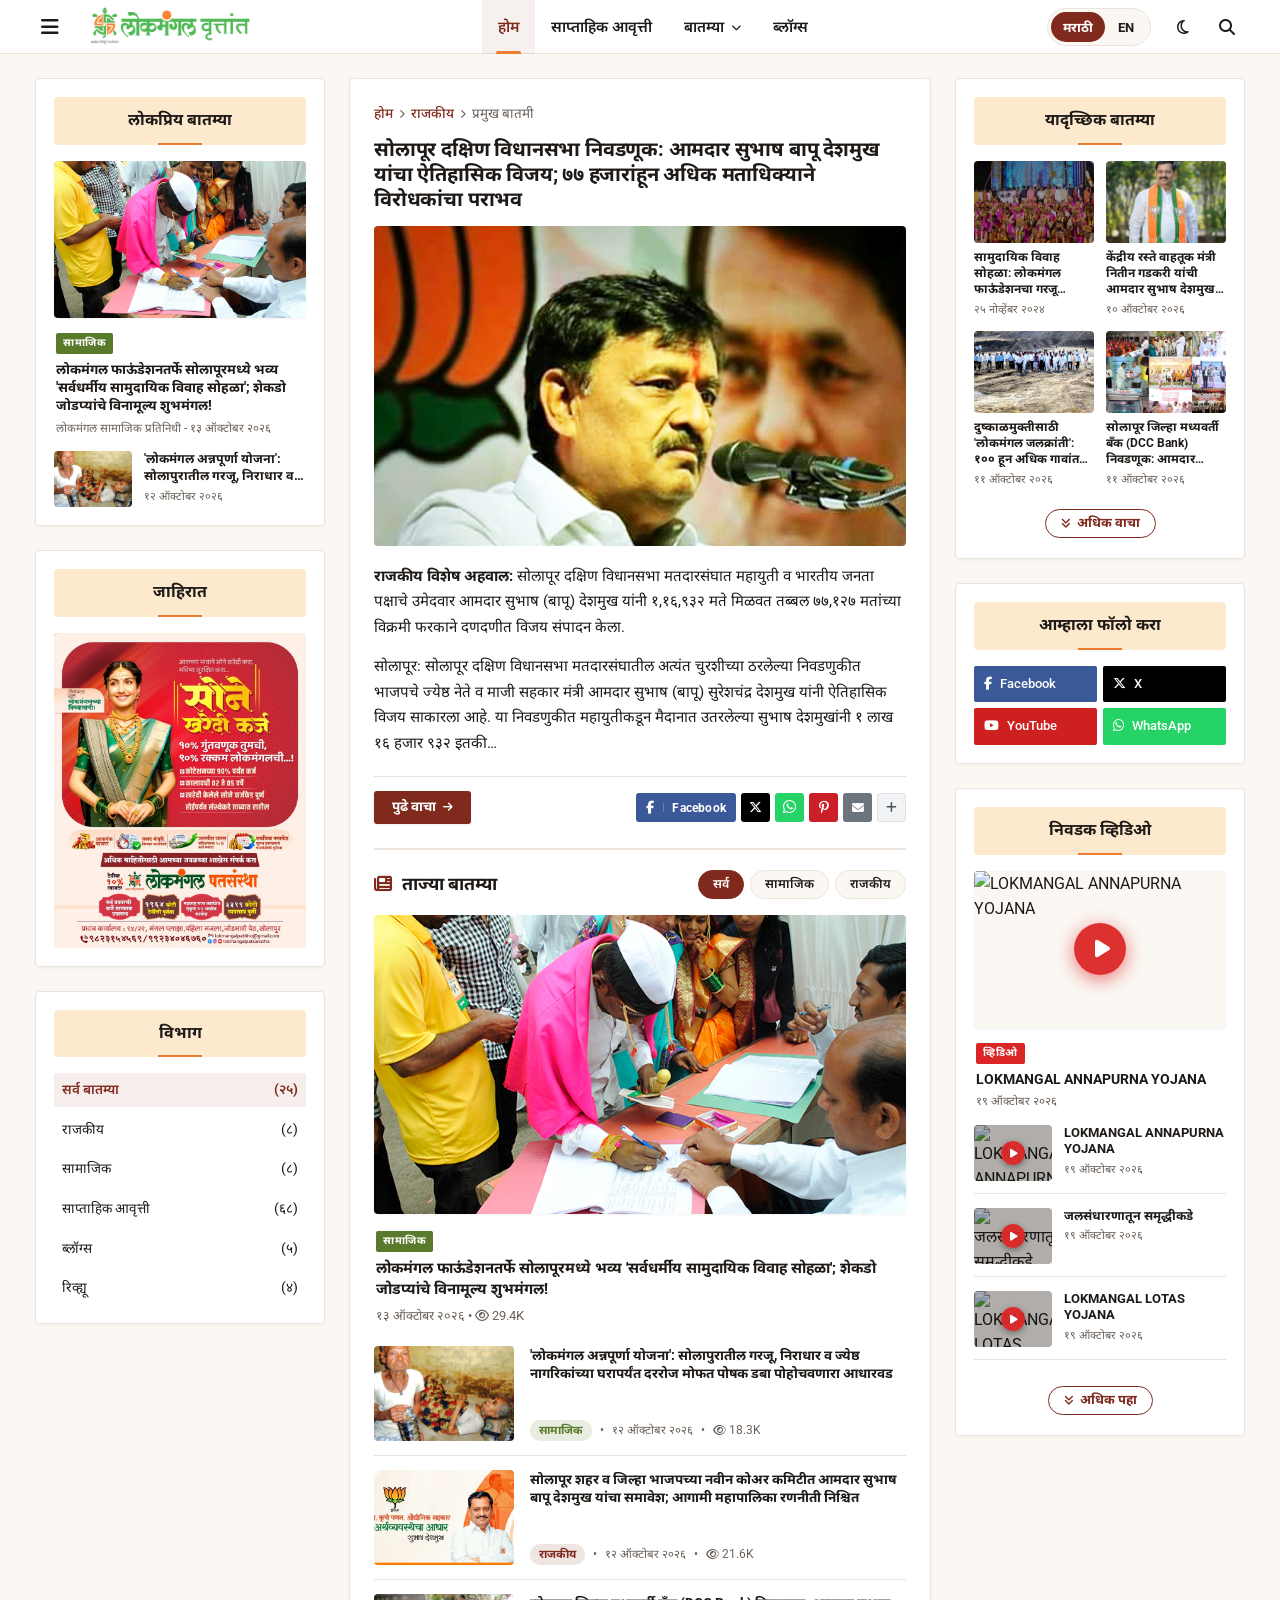
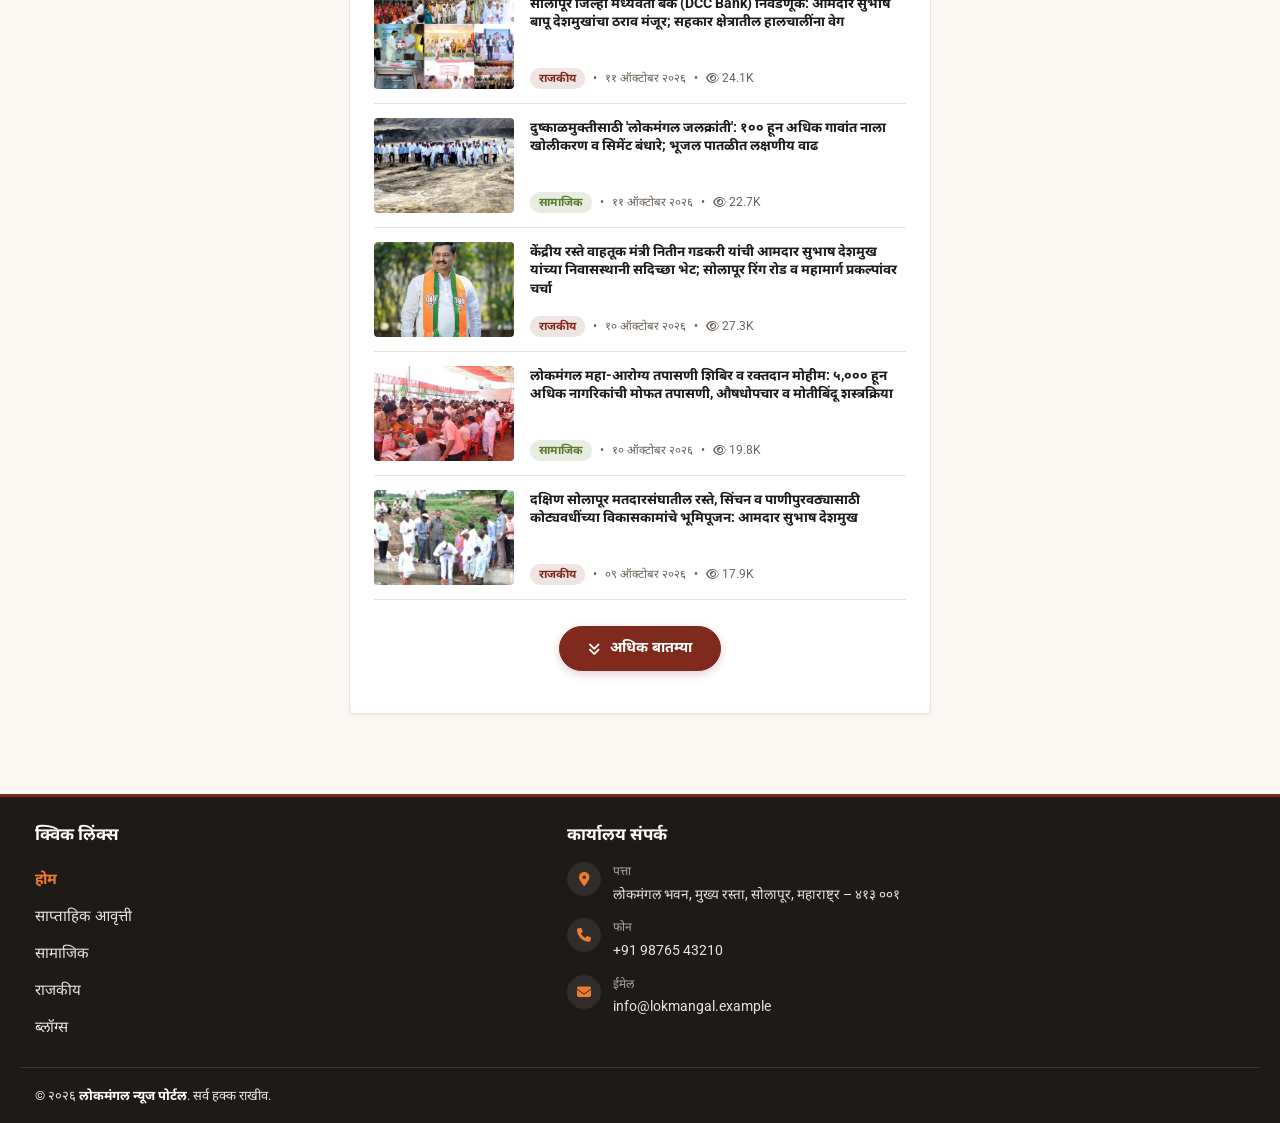
==== frontend/index.html @ 278ef1fc "Local work before pulling lokmangal/main (NOT pushed): blogs, footer details in Admin, Popular / Ran" ====
<!DOCTYPE html>
<html lang="mr" dir="ltr">

<head>
  <meta charset="UTF-8" />
  <!-- viewport-fit=cover lets the page use the full screen on notched phones (safe-area insets are handled in css/responsive.css) -->
  <meta name="viewport" content="width=device-width, initial-scale=1.0, minimum-scale=1.0, viewport-fit=cover" />
  <title>लोकमंगल न्यूज पोर्टल</title>

  <meta name="description"
    content="लोकमंगल न्यूज पोर्टल - राजकीय, सामाजिक घडामोडी, साप्ताहिक आवृत्ती आणि ब्लॉग्ससाठी विश्वासार्ह डिजिटल व्यासपीठ." />
  <!-- Browser bar colour on phones: matches the header (white / dark). app.js switches it with the theme. -->
  <meta name="theme-color" content="#ffffff" id="meta-theme-color" />
  <script>
    /* Apply the saved dark theme before first paint (no white flash at night) */
    try {
      if (localStorage.getItem("lokmangal-theme") === "dark") {
        document.documentElement.classList.add("is-dark");
        document.getElementById("meta-theme-color").setAttribute("content", "#202020");
      }
    } catch (e) { /* private mode: ignore */ }
  </script>

  <!-- Icons: small copies — the 700 KB original logo was being downloaded for a 32px icon -->
  <link rel="icon" type="image/jpeg" href="assets/logo-192.jpg" />
  <link rel="apple-touch-icon" href="assets/logo-192.jpg" />

  <!-- Warm up the connections the page needs right away (fonts, icons, photos) -->
  <link rel="preconnect" href="https://fonts.googleapis.com" />
  <link rel="preconnect" href="https://fonts.gstatic.com" crossorigin />
  <link rel="preconnect" href="https://cdnjs.cloudflare.com" crossorigin />
  <link rel="preconnect" href="https://images.unsplash.com" />

  <!-- Fonts: Roboto + Noto Sans Devanagari (moved here from a CSS @import so they load in parallel) -->
  <link rel="stylesheet"
    href="https://fonts.googleapis.com/css2?family=Roboto:wght@400;500;700&family=Noto+Sans+Devanagari:wght@400;500;600;700;800&display=swap" />

  <!-- Font Awesome 6 -->
  <link rel="stylesheet" href="https://cdnjs.cloudflare.com/ajax/libs/font-awesome/6.5.1/css/all.min.css"
    integrity="sha512-DTOQO9RWCH3ppGqcWaEA1BIZOC6xxalwEsw9c2QQeAIftl+Vegovlnee1c9QX4TctnWMn13TZye+giMm8e2LwA=="
    crossorigin="anonymous" referrerpolicy="no-referrer" />

  <!-- Main Stylesheet + phone/tablet layer -->
  <link rel="stylesheet" href="css/style.css" />
  <link rel="stylesheet" href="css/responsive.css" />
</head>

<body>

  <!-- ==========================================================================
       1. STREAMLINED UNIFIED HEADER (Sticky Auto-Hide/Show Wrapper)
       ☰  लोकमंगल.    Home  Weekly Edition  News ˅  Blogs       🌙  🔍
       ========================================================================== -->
  <div class="site-header-wrapper" id="site-header-wrapper">
    <header class="main-header">
      <div class="container header-container">

        <!-- Left: Hamburger + Brand Logo -->
        <div class="header-left">
          <button class="mobile-menu-toggle" id="mobile-menu-toggle" aria-label="मेनू उघडा" aria-controls="mobile-drawer"
            aria-expanded="false">
            <i class="fa-solid fa-bars"></i>
          </button>

          <a href="javascript:void(0)" class="brand-logo" onclick="setCategoryFilter('all')" title="लोकमंगल वृत्तांत">
            <img src="assets/logo.png" alt="लोकमंगल वृत्तांत" class="brand-logo-img" />
          </a>
        </div>

        <!-- Center: Navigation Menu -->
        <nav class="header-nav">
          <!-- 1. Home -->
          <div class="nav-item active" data-nav="home">
            <a href="javascript:void(0)" class="nav-link" onclick="setCategoryFilter('all')">होम</a>
          </div>

          <!-- 2. Weekly Edition -->
          <div class="nav-item" data-nav="weekly">
            <a href="javascript:void(0)" class="nav-link" onclick="setCategoryFilter('weekly')">
              साप्ताहिक आवृत्ती
            </a>
          </div>

          <!-- 3. News (Dropdown containing Samajik and Rajkiy) -->
          <div class="nav-item has-dropdown" data-nav="news">
            <a href="javascript:void(0)" class="nav-link">
              बातम्या <i class="fa-solid fa-chevron-down dropdown-caret"></i>
            </a>
            <div class="dropdown-menu">
              <a href="javascript:void(0)" class="dropdown-link" onclick="setCategoryFilter('samajik')">
                <i class="fa-solid fa-users" style="color:var(--accent-green)"></i> सामाजिक
                <span class="dropdown-badge">अपडेट्स</span>
              </a>
              <a href="javascript:void(0)" class="dropdown-link" onclick="setCategoryFilter('rajkiy')">
                <i class="fa-solid fa-landmark" style="color:var(--main-color)"></i> राजकीय
                <span class="dropdown-badge">विशेष</span>
              </a>
            </div>
          </div>

          <!-- 4. Blogs -->
          <div class="nav-item" data-nav="blogs">
            <a href="javascript:void(0)" class="nav-link" onclick="setCategoryFilter('blogs')">ब्लॉग्स</a>
          </div>
        </nav>

        <!-- Right: Theme Switch + Search -->
        <div class="header-right">
          <div class="lang-switch" role="group" aria-label="भाषा">
            <button type="button" class="lang-opt active" data-lang="mr" lang="mr" aria-pressed="true" onclick="setLanguage('mr')">मराठी</button>
            <button type="button" class="lang-opt" data-lang="en" lang="en" aria-pressed="false" onclick="setLanguage('en')">EN</button>
          </div>
          <button class="icon-btn" id="theme-toggle-btn" title="डार्क/लाईट मोड बदला" aria-label="थीम">
            <i class="fa-regular fa-moon"></i>
          </button>
          <button class="icon-btn" id="search-toggle-btn" title="शोधा" aria-label="शोधा">
            <i class="fa-solid fa-magnifying-glass"></i>
          </button>
        </div>

      </div>

      <!-- Search Overlay Form -->
      <div class="search-overlay-bar" id="search-overlay-bar">
        <div class="container">
          <form class="search-form-flex" id="search-form">
            <input type="text" id="search-input" enterkeyhint="search" autocomplete="off"
              placeholder="लोकमंगल पोर्टलवर बातम्या शोधा (उदा. राजकीय, सामाजिक, निवडणूक)..." />
            <button type="submit"><i class="fa-solid fa-magnifying-glass"></i> शोधा</button>
          </form>
        </div>
      </div>
    </header>

    <!-- Category chips: the phone / tablet replacement for the desktop nav (hidden above 980px).
         Swipe sideways; the active chip is kept in view by app.js -->
    <nav class="mobile-chips" aria-label="विभाग">
      <div class="mobile-chips-track" id="mobile-chips-track">
        <button type="button" class="chip active" data-cat="all" aria-current="true"
          onclick="setCategoryFilter('all')">होम</button>
        <button type="button" class="chip" data-cat="weekly" onclick="setCategoryFilter('weekly')">साप्ताहिक
          आवृत्ती</button>
        <button type="button" class="chip" data-cat="samajik" onclick="setCategoryFilter('samajik')">सामाजिक</button>
        <button type="button" class="chip" data-cat="rajkiy" onclick="setCategoryFilter('rajkiy')">राजकीय</button>
        <button type="button" class="chip" data-cat="blogs" onclick="setCategoryFilter('blogs')">ब्लॉग्स</button>
      </div>
    </nav>
  </div>

  <!-- ==========================================================================
       2. THREE-COLUMN XAPIFY LAYOUT (Exact Alignment from Screenshot)
       Left Sidebar (Popular Posts) | Center (Main Post/Feed) | Right Sidebar (Random Posts)
       ========================================================================== -->
  <div id="content-wrapper">
    <div class="container">
      <div class="content-3col-grid">

        <!-- ====================================================================
             COLUMN 1: LEFT SIDEBAR (Popular Posts + Labels)
             ==================================================================== -->
        <aside id="sidebar-wrappers">

          <!-- Widget: Popular Posts -->
          <div class="widget-box" id="widget-popular">
            <div class="widget-title-wrap">
              <h3 class="widget-title-text">लोकप्रिय बातम्या</h3>
            </div>

            <div class="popular-posts-wrap" id="popular-posts-container">
              <!-- Populated by JS: Item 0 large card + Item 1, Item 2 list cards -->
            </div>
          </div>

          <!-- Widget: Responsive Ads - the ads of the Admin Panel (Advertisements), a photo or a video each, one after the other
               (js/ads-data.js / GET /api/ads; renderAds + the slider in js/app.js fill #ad-slider) -->
          <div class="widget-box" id="widget-ads">
            <div class="widget-title-wrap">
              <h3 class="widget-title-text">जाहिरात</h3>
            </div>
            <div class="responsive-ads-widget ad-slider" id="ad-slider"></div>
          </div>

          <!-- Widget: Labels / Categories -->
          <div class="widget-box" id="widget-labels">
            <div class="widget-title-wrap">
              <h3 class="widget-title-text">विभाग</h3>
            </div>
            <div class="label-list">
              <div class="label-item active" onclick="setCategoryFilter('all')">
                <span>सर्व बातम्या</span>
                <span class="label-count" data-count="all">(१६)</span>
              </div>
              <div class="label-item" onclick="setCategoryFilter('rajkiy')">
                <span>राजकीय</span>
                <span class="label-count" data-count="rajkiy">(२)</span>
              </div>
              <div class="label-item" onclick="setCategoryFilter('samajik')">
                <span>सामाजिक</span>
                <span class="label-count" data-count="samajik">(२)</span>
              </div>
              <div class="label-item" onclick="setCategoryFilter('weekly')">
                <span>साप्ताहिक आवृत्ती</span>
                <span class="label-count" data-count="weekly">(०)</span>
              </div>
              <div class="label-item" onclick="setCategoryFilter('blogs')">
                <span>ब्लॉग्स</span>
                <span class="label-count" data-count="blogs">(२)</span>
              </div>
              <div class="label-item" onclick="setCategoryFilter('review')">
                <span>रिव्ह्यू</span>
                <span class="label-count" data-count="review">(४)</span>
              </div>
            </div>
          </div>

        </aside>

        <!-- ====================================================================
             COLUMN 2: MIDDLE MAIN CONTENT (Main Featured Story / Feed)
             ==================================================================== -->
        <main id="main-wrapper">
          <div class="main-content-box view-home" id="main-content-container">

            <!-- Breadcrumb Line -->
            <div class="breadcrumb-bar" id="main-breadcrumb">
              <a href="javascript:void(0)" onclick="returnToHomeFeed()">होम</a>
              <i class="fa-solid fa-chevron-right"></i>
              <a href="javascript:void(0)" onclick="setCategoryFilter('rajkiy')">राजकीय</a>
              <i class="fa-solid fa-chevron-right"></i>
              <span id="breadcrumb-current-cat" class="crumb-current">प्रमुख बातमी</span>
            </div>

            <!-- Big Headline -->
            <h1 class="main-post-headline" id="main-headline-text" onclick="openArticlePage(1)" style="cursor:pointer">
              सोलापूर दक्षिण विधानसभा निवडणूक: आमदार सुभाष बापू देशमुख यांचा ऐतिहासिक विजय; ७७ हजारांहून अधिक मताधिक्याने विरोधकांचा पराभव
            </h1>

            <!-- Author Byline Bar -->
            <div class="author-meta-bar">
              <div class="author-info-left">
                <div class="author-circle-avatar">विरा</div>
                <div class="author-byline-text">
                  by <span class="author-name">विशेष राजकीय प्रतिनिधी</span> - <span id="main-article-date">१३ ऑक्टोबर २०२६</span>
                </div>
              </div>
              <div class="author-meta-right">
                <span><i class="fa-regular fa-comment"></i> १३ प्रतिक्रिया</span>
                <span><i class="fa-regular fa-eye"></i> ३४.८K वाचक</span>
              </div>
            </div>

            <!-- Main Big Featured Image -->
            <div class="main-featured-media" id="main-featured-img-wrap" onclick="openArticlePage(1)">
              <img src="assets/images/bapu_portrait_lead.jpg"
                alt="आमदार सुभाष बापू देशमुख विजय" id="main-story-image"
                decoding="async" fetchpriority="high" />
            </div>

            <!-- Article Body Summary -->
            <div class="main-article-body" id="main-story-body">
              <p><strong>राजकीय विशेष अहवाल:</strong> सोलापूर दक्षिण विधानसभा मतदारसंघात महायुती व भारतीय जनता पक्षाचे उमेदवार आमदार सुभाष (बापू) देशमुख यांनी १,१६,९३२ मते मिळवत तब्बल ७७,१२७ मतांच्या विक्रमी फरकाने दणदणीत विजय संपादन केला.</p>
              <p>सुभाष बापू देशमुख यांचा सोलापूर दक्षिण मतदारसंघातील हा सलग तिसरा विजय असून, त्यांच्या नेतृत्वावर जनतेने पुन्हा एकदा दृढ विश्वास व्यक्त केला आहे. निकालाची घोषणा होताच सोलापूर शहरात जल्लोष करण्यात आला.</p>
            </div>

            <!-- Read More & Xapify Social Share Bar -->
            <div class="home-post-footer-bar">
              <div class="footer-readmore-wrap">
                <button class="btn-xapify-readmore" onclick="openArticlePage(1)">
                  पुढे वाचा <i class="fa-solid fa-arrow-right"></i>
                </button>
              </div>
              <div class="footer-share-wrap" id="home-share-container">
                <div class="xapify-share-pills">
                  <!-- Facebook -->
                  <a href="https://www.facebook.com/sharer/sharer.php?u=https://lokmangalnews.com/#post-3"
                    target="_blank" rel="noopener noreferrer" class="x-share-btn share-fb" title="Facebook वर शेअर करा">
                    <i class="fa-brands fa-facebook-f"></i>
                    <span class="x-share-divider">|</span>
                    <span class="x-share-text">Facebook</span>
                  </a>

                  <!-- X (Twitter) -->
                  <a href="https://twitter.com/intent/tweet?text=लोकमंगल%20न्यूज%20पोर्टल" target="_blank"
                    rel="noopener noreferrer" class="x-share-btn share-x" title="X वर शेअर करा">
                    <i class="fa-brands fa-x-twitter"></i>
                  </a>

                  <!-- WhatsApp -->
                  <a href="https://api.whatsapp.com/send?text=लोकमंगल%20न्यूज%20पोर्टल" target="_blank"
                    rel="noopener noreferrer" class="x-share-btn share-wa" title="WhatsApp वर शेअर करा">
                    <i class="fa-brands fa-whatsapp"></i>
                  </a>

                  <!-- Pinterest -->
                  <a href="https://pinterest.com/pin/create/button/" target="_blank" rel="noopener noreferrer"
                    class="x-share-btn share-pin" title="Pinterest वर शेअर करा">
                    <i class="fa-brands fa-pinterest-p"></i>
                  </a>

                  <!-- Extra Expandable Icons (Image 3: Reddit, LinkedIn, Tumblr, Telegram) -->
                  <div class="x-share-more-group" id="x-share-more-group" style="display:none;">
                    <a href="https://reddit.com/submit" target="_blank" rel="noopener noreferrer"
                      class="x-share-btn share-reddit" title="Reddit वर शेअर करा">
                      <i class="fa-brands fa-reddit-alien"></i>
                    </a>
                    <a href="https://www.linkedin.com/sharing/share-offsite/" target="_blank" rel="noopener noreferrer"
                      class="x-share-btn share-linkedin" title="LinkedIn वर शेअर करा">
                      <i class="fa-brands fa-linkedin-in"></i>
                    </a>
                    <a href="https://www.tumblr.com/widgets/share/tool" target="_blank" rel="noopener noreferrer"
                      class="x-share-btn share-tumblr" title="Tumblr वर शेअर करा">
                      <i class="fa-brands fa-tumblr"></i>
                    </a>
                    <a href="https://t.me/share/url" target="_blank" rel="noopener noreferrer"
                      class="x-share-btn share-telegram" title="Telegram वर शेअर करा">
                      <i class="fa-brands fa-telegram"></i>
                    </a>
                  </div>

                  <!-- Email -->
                  <a href="mailto:?subject=लोकमंगल न्यूज पोर्टल" class="x-share-btn share-email"
                    title="Email द्वारे शेअर करा">
                    <i class="fa-solid fa-envelope"></i>
                  </a>

                  <!-- Plus / Minus Toggle Button -->
                  <button type="button" class="x-share-btn share-toggle-more" id="share-toggle-more-btn"
                    onclick="toggleExtraShareIcons()" title="अधिक पर्याय" aria-label="अधिक शेअर बटणे">
                    <i class="fa-solid fa-plus" id="share-toggle-icon"></i>
                  </button>
                </div>
              </div>
            </div>

            <!-- Secondary Feed inside Main Column -->
            <div class="more-posts-header">
              <h2 class="more-posts-title"><i class="fa-solid fa-newspaper"
                  style="color:var(--main-color); margin-right:6px"></i> इतर ताज्या बातम्या
              </h2>
            </div>
            <div id="secondary-posts-feed">
              <!-- Populated by JS -->
            </div>

          </div>
        </main>

        <!-- ====================================================================
             COLUMN 3: RIGHT SIDEBAR (Random Posts 2x2 Grid + Follow Us + Videos)
             ==================================================================== -->
        <aside id="sidebar-wrapper">

          <!-- Widget: Random Posts (Exact 2x2 Grid from Screenshot) -->
          <div class="widget-box" id="widget-random">
            <div class="widget-title-wrap">
              <h3 class="widget-title-text">यादृच्छिक बातम्या</h3>
            </div>
            <div class="random-posts-grid" id="random-posts-grid">
              <!-- Populated by JS: 4 items in 2x2 layout -->
            </div>
          </div>

          <!-- Widget: Social Follow ("Follow Us"). On phones / tablets app.js moves it right under the Labels widget. -->
          <div class="widget-box widget-follow" id="widget-follow">
            <div class="widget-title-wrap">
              <h3 class="widget-title-text">आम्हाला फॉलो करा</h3>
            </div>
            <p class="follow-intro">ताज्या बातम्यांसाठी लोकमंगलशी जोडले राहा</p>
            <div class="social-icons-grid">
              <a href="javascript:void(0)" class="social-icon-box follow-card fb" onclick="showToast('लोकमंगल फेसबुक')">
                <span class="follow-ic"><i class="fa-brands fa-facebook-f"></i></span>
                <span class="follow-txt"><span class="follow-name">Facebook</span><span class="follow-sub">फॉलो
                    करा</span></span>
              </a>
              <a href="javascript:void(0)" class="social-icon-box follow-card tw"
                onclick="showToast('लोकमंगल ट्विटर (X)')">
                <span class="follow-ic"><i class="fa-brands fa-x-twitter"></i></span>
                <span class="follow-txt"><span class="follow-name">X</span><span class="follow-sub">फॉलो
                    करा</span></span>
              </a>
              <a href="javascript:void(0)" class="social-icon-box follow-card yt"
                onclick="showToast('लोकमंगल यूट्यूब')">
                <span class="follow-ic"><i class="fa-brands fa-youtube"></i></span>
                <span class="follow-txt"><span class="follow-name">YouTube</span><span
                    class="follow-sub">सबस्क्राईब</span></span>
              </a>
              <a href="javascript:void(0)" class="social-icon-box follow-card wa"
                onclick="showToast('लोकमंगल व्हॉट्सअ‍ॅप')">
                <span class="follow-ic"><i class="fa-brands fa-whatsapp"></i></span>
                <span class="follow-txt"><span class="follow-name">WhatsApp</span><span class="follow-sub">जॉईन
                    करा</span></span>
              </a>
            </div>
          </div>

          <!-- Widget: Featured Videos (4 Video Posts with Play Overlay) -->
          <div class="widget-box" id="widget-videos">
            <div class="widget-title-wrap">
              <h3 class="widget-title-text">निवडक व्हिडिओ</h3>
            </div>
            <div class="popular-posts-wrap" id="featured-videos-container">
              <!-- Populated by JS: Item 0 large card + Item 1, Item 2, Item 3 list cards -->
            </div>
          </div>

        </aside>

      </div>
    </div>
  </div>

  <!-- ==========================================================================
       3. FOOTER
       ========================================================================== -->
  <footer class="site-footer">
    <!-- Footer columns: Quick Links (the header's sections; the one you are in is orange - see updateNavActiveStates in js/app.js) | Office contact -->
    <div class="container footer-top">
      <nav class="footer-quick" aria-labelledby="footer-quick-title">
        <h3 class="footer-col-title" id="footer-quick-title">क्विक लिंक्स</h3>
        <div class="footer-quick-list">
          <button type="button" class="footer-quick-link active" data-cat="all" aria-current="true" onclick="setCategoryFilter('all')">होम</button>
          <button type="button" class="footer-quick-link" data-cat="weekly" onclick="setCategoryFilter('weekly')">साप्ताहिक आवृत्ती</button>
          <button type="button" class="footer-quick-link" data-cat="samajik" onclick="setCategoryFilter('samajik')">सामाजिक</button>
          <button type="button" class="footer-quick-link" data-cat="rajkiy" onclick="setCategoryFilter('rajkiy')">राजकीय</button>
          <button type="button" class="footer-quick-link" data-cat="blogs" onclick="setCategoryFilter('blogs')">ब्लॉग्स</button>
        </div>
      </nav>

      <!-- Office contact: the details come from the Admin Panel (Footer) - js/settings-data.js / GET /api/settings, drawn by renderFooterContact in js/app.js; the text below is only what shows until they are known -->
      <div class="footer-contact" id="footer-contact">
        <h3 class="footer-col-title">कार्यालय संपर्क</h3>
        <ul class="footer-contact-list">
          <li class="footer-contact-item" id="footer-row-address">
            <i class="fa-solid fa-location-dot" aria-hidden="true"></i>
            <div class="footer-contact-text">
              <span class="footer-contact-label">पत्ता</span>
              <address class="footer-contact-value" id="footer-address" data-no-i18n>लोकमंगल भवन, मुख्य रस्ता, सोलापूर, महाराष्ट्र – ४१३ ००१</address>
            </div>
          </li>
          <li class="footer-contact-item" id="footer-row-phone">
            <i class="fa-solid fa-phone" aria-hidden="true"></i>
            <div class="footer-contact-text">
              <span class="footer-contact-label">फोन</span>
              <a class="footer-contact-value" id="footer-phone" href="tel:+919876543210" data-no-i18n>+91 98765 43210</a>
            </div>
          </li>
          <li class="footer-contact-item" id="footer-row-email">
            <i class="fa-solid fa-envelope" aria-hidden="true"></i>
            <div class="footer-contact-text">
              <span class="footer-contact-label">ईमेल</span>
              <a class="footer-contact-value" id="footer-email" href="mailto:info@lokmangal.example" data-no-i18n>info@lokmangal.example</a>
            </div>
          </li>
        </ul>
      </div>
    </div>
    <div class="container footer-inner-flex">
      <div class="footer-copy">
        © २०२६ <strong>लोकमंगल न्यूज पोर्टल</strong>. सर्व हक्क राखीव.
      </div>
    </div>
  </footer>

  <!-- ==========================================================================
       4. MODALS (Article Reader & Weekly E-Paper)
       ========================================================================== -->
  <!-- Article Reader Modal -->
  <div class="modal-overlay" id="article-reader-modal" role="dialog" aria-modal="true" aria-label="लोकमंगल डिजिटल वाचक">
    <div class="modal-card">
      <div class="modal-header-bar">
        <strong class="modal-title">
          <i class="fa-solid fa-book-open" style="color:var(--main-color); margin-right:6px"></i>
          लोकमंगल डिजिटल वाचक
        </strong>
        <button class="modal-close-icon" onclick="closeModals()" aria-label="बंद करा">
          <i class="fa-solid fa-xmark"></i>
        </button>
      </div>
      <div class="modal-body-pad" id="article-modal-body">
        <!-- Populated by JS -->
      </div>
    </div>
  </div>

  <!-- Weekly e-paper PDF reader (bottom sheet on phones). pdf.js draws the pages - see js/app.js -->
  <div class="modal-overlay" id="weekly-epaper-modal" role="dialog" aria-modal="true" aria-labelledby="reader-title">
    <div class="modal-card modal-card--epaper modal-card--reader">
      <div class="modal-header-bar">
        <strong class="modal-title" id="reader-title">साप्ताहिक ई-पेपर (PDF)</strong>
        <button class="modal-close-icon" onclick="closeModals()" aria-label="बंद करा">
          <i class="fa-solid fa-xmark"></i>
        </button>
      </div>
      <div class="reader-body" id="reader-body">
        <div class="reader-status" id="reader-status" role="status" aria-live="polite" hidden></div>
        <div class="reader-pages" id="reader-pages"></div>
      </div>
      <div class="reader-footer">
        <span class="reader-page-ind" id="reader-page-ind" aria-live="polite"></span>
        <div class="reader-zoom" role="group" aria-label="झूम">
          <button type="button" class="btn-reader icon" id="reader-zoom-out" onclick="readerZoomBy(-1)" aria-label="लहान करा" title="लहान करा (-)" disabled><i class="fa-solid fa-magnifying-glass-minus"></i></button>
          <span class="reader-zoom-val" id="reader-zoom-val" aria-live="polite">१००%</span>
          <button type="button" class="btn-reader icon" id="reader-zoom-in" onclick="readerZoomBy(1)" aria-label="मोठे करा" title="मोठे करा (+)"><i class="fa-solid fa-magnifying-glass-plus"></i></button>
        </div>
        <div class="reader-actions">
          <a class="btn-reader primary" id="reader-download" href="#" download aria-label="PDF डाउनलोड करा"><i class="fa-solid fa-download"></i><span class="lbl"> डाउनलोड</span><span class="sz" id="reader-size"></span></a>
          <a class="btn-reader" id="reader-open" href="#" target="_blank" rel="noopener" aria-label="PDF नवीन टॅबमध्ये उघडा"><i class="fa-solid fa-up-right-from-square"></i><span class="lbl"> नवीन टॅब</span></a>
        </div>
      </div>
    </div>
  </div>

  <!-- Video Player Modal -->
  <div class="modal-overlay" id="video-player-modal" role="dialog" aria-modal="true" aria-label="लोकमंगल व्हिडिओ विशेष">
    <div class="modal-card modal-card--video">
      <div class="modal-header-bar">
        <strong class="modal-title">
          <i class="fa-solid fa-circle-play" style="color:var(--accent-red); margin-right:6px"></i>
          लोकमंगल व्हिडिओ विशेष
        </strong>
        <button class="modal-close-icon" onclick="closeModals()" aria-label="बंद करा">
          <i class="fa-solid fa-xmark"></i>
        </button>
      </div>
      <div class="modal-body-pad" id="video-modal-body">
        <!-- Injected by JS -->
      </div>
    </div>
  </div>

  <!-- Slide-Out Drawer (Exact Xapify Popular Items Matching Image 2) -->
  <div class="drawer-overlay" id="drawer-overlay"></div>
  <aside class="mobile-drawer" id="mobile-drawer" aria-label="मेनू">

    <!-- Top Header: Search bar + Close (✕) action -->
    <div class="slide-menu-header">
      <div class="drawer-search-box">
        <input type="text" id="drawer-search-input" placeholder="शोधा" autocomplete="off" enterkeyhint="search" />
        <button class="drawer-search-btn" id="drawer-search-action-btn" title="शोधा" aria-label="शोधा">
          <i class="fa-solid fa-magnifying-glass"></i>
        </button>
      </div>
      <button class="drawer-close-action" id="drawer-close-btn" title="बंद करा" aria-label="मेनू बंद करा">
        <i class="fa-solid fa-xmark"></i>
      </button>
    </div>

    <!-- Language: मराठी | EN (the same switch as in the header; the header one is a single button on very small phones) -->
    <div class="drawer-lang">
      <div class="lang-switch lang-switch-drawer" role="group" aria-label="भाषा">
            <button type="button" class="lang-opt active" data-lang="mr" lang="mr" aria-pressed="true" onclick="setLanguage('mr')">मराठी</button>
            <button type="button" class="lang-opt" data-lang="en" lang="en" aria-pressed="false" onclick="setLanguage('en')">EN</button>
          </div>
    </div>

    <!-- Main navigation (phones / tablets: the header nav is hidden there). Kept in sync by app.js -->
    <nav class="drawer-nav" aria-label="मुख्य मेनू">
      <div class="drawer-section-title">मेनू</div>

      <button type="button" class="drawer-nav-link active" data-cat="all" onclick="setCategoryFilter('all')">
        <i class="fa-solid fa-house lead"></i><span>होम</span>
      </button>

      <button type="button" class="drawer-nav-link" data-cat="weekly" onclick="setCategoryFilter('weekly')">
        <i class="fa-solid fa-newspaper lead"></i><span>साप्ताहिक आवृत्ती</span>
      </button>

      <div class="drawer-nav-group" id="drawer-news-group">
        <button type="button" class="drawer-nav-link drawer-nav-toggle" id="drawer-news-toggle" aria-expanded="false"
          aria-controls="drawer-news-sub">
          <i class="fa-solid fa-layer-group lead"></i><span>बातम्या</span>
          <i class="fa-solid fa-chevron-down drawer-caret"></i>
        </button>
        <div class="drawer-subnav" id="drawer-news-sub">
          <button type="button" class="drawer-nav-link sub" data-cat="samajik" onclick="setCategoryFilter('samajik')">
            <i class="fa-solid fa-users lead" style="color:var(--accent-green)"></i><span>सामाजिक</span>
          </button>
          <button type="button" class="drawer-nav-link sub" data-cat="rajkiy" onclick="setCategoryFilter('rajkiy')">
            <i class="fa-solid fa-landmark lead" style="color:var(--main-color)"></i><span>राजकीय</span>
          </button>
        </div>
      </div>

      <button type="button" class="drawer-nav-link" data-cat="blogs" onclick="setCategoryFilter('blogs')">
        <i class="fa-solid fa-pen-nib lead"></i><span>ब्लॉग्स</span>
      </button>

      <button type="button" class="drawer-nav-link" data-cat="review" onclick="setCategoryFilter('review')">
        <i class="fa-solid fa-star lead"></i><span>रिव्ह्यू</span>
      </button>

    </nav>

    <!-- Popular Items Section (Matching Image 2) -->
    <div class="drawer-popular-section">
      <div class="drawer-popular-title">लोकप्रिय</div>
      <div class="drawer-popular-list" id="drawer-popular-list">
        <!-- Rendered by JS -->
      </div>
    </div>

  </aside>

  <!-- Back to top -->
  <button type="button" id="back-top" aria-label="वर जा" onclick="window.scrollTo({top:0, behavior:'smooth'})">
    <i class="fa-solid fa-chevron-up"></i>
  </button>

  <script src="js/config.js"></script>
  <script src="js/i18n.js"></script>
  <script src="js/weekly-data.js"></script>
  <script src="js/content-en.js"></script>
  <script src="js/videos-data.js"></script>
  <script src="js/ads-data.js"></script>
  <script src="js/articles-data.js"></script>
  <script src="js/settings-data.js"></script>
  <script src="js/app.js"></script>
</body>

</html>
---- frontend/css/style.css ----
/* ==========================================================================
   LOKMANGAL NEWS PORTAL (लोकमंगल न्यूज पोर्टल)
   1:1 Xapify Templateify Exact 3-Column Layout & Alignment
   ========================================================================== */

/* Fonts (Roboto + Noto Sans Devanagari) are loaded with <link> tags in index.html — faster than @import on mobile networks.
   Phone / tablet layout lives in css/responsive.css (loaded after this file). */

:root {
  --body-font: 'Roboto', 'Noto Sans Devanagari', -apple-system, BlinkMacSystemFont, sans-serif;
  --title-font: 'Roboto', 'Noto Sans Devanagari', sans-serif;
  --menu-font: 'Roboto', 'Noto Sans Devanagari', sans-serif;
  
  /* -------------------------------------------------------------
     Brick & Olive Official Palette (निवड • SHORTLIST • B7)
     वीट • भगवा • ऑलिव्ह | मातीचा रंग • उबदार • ग्रामीण विश्वास
     ------------------------------------------------------------- */
  --brick-maroon: #7F2A1D;       /* Logo, nav bar, links, numbers */
  --brick-maroon-dark: #631F15;
  --orange: #EE7B30;             /* Breaking news, main tag, menu underline */
  --olive-green: #5A7A2B;        /* WhatsApp button, category labels */
  --text-dark: #1E1A17;          /* Headlines, body text, footer */
  --text-muted: #6B625A;         /* Date, author, captions */
  --bg-page: #FBF8F3;            /* Page background */
  --surface: #FFFFFF;            /* Cards, header, sidebar */
  --border-cream: #ECE4DC;       /* Lines, dividers, chips */

  /* Semantic Component Mappings */
  --main-color: #7F2A1D;
  --main-color-dark: #631F15;
  --body-bg-color: #FBF8F3;
  --widget-bg: #FFFFFF;
  --title-color: #1E1A17;
  --title-hover-color: #EE7B30;
  --meta-color: #6B625A;
  --text-color: #1E1A17;
  --header-bg: #FFFFFF;
  --header-color: #1E1A17;
  --header-hover-color: #EE7B30;
  --submenu-bg: #FFFFFF;
  --submenu-color: #1E1A17;
  --submenu-hover-color: #7F2A1D;
  --border-color: #ECE4DC;
  --widget-shadow: 0 1px 3px rgba(30, 26, 23, 0.05);
  --button-bg: #7F2A1D;
  --button-hover-bg: #631F15;
  --accent-red: #7F2A1D;
  --accent-orange: #EE7B30;
  --accent-green: #5A7A2B;
  --border-radius: 4px;
  --transition: all 0.2s ease;
  --input-bg: #FFFFFF;
}

/* Dark Mode (Warm Brick & Olive Dark) */
html.is-dark {
  --body-bg-color: #171412;
  --widget-bg: #221E1B;
  --title-color: #FBF8F3;
  --title-hover-color: #EE7B30;
  --meta-color: #A39B93;
  --text-color: #D6CEC7;
  --header-bg: #1F1916;
  --header-color: #FBF8F3;
  --header-hover-color: #EE7B30;
  --submenu-bg: #282320;
  --submenu-color: #FBF8F3;
  --submenu-hover-color: #EE7B30;
  --border-color: #38322D;
  --widget-shadow: 0 2px 8px rgba(0, 0, 0, 0.35);
  --input-bg: #171412;
  --button-bg: #EE7B30;
  --button-hover-bg: #D4671F;
}

/* Reset */
*, *::before, *::after {
  box-sizing: border-box;
  margin: 0;
  padding: 0;
}

body {
  font-family: var(--body-font);
  background-color: var(--body-bg-color);
  color: var(--text-color);
  line-height: 1.6;
  -webkit-font-smoothing: antialiased;
  overflow-x: hidden;
  transition: background-color var(--transition);
}

a {
  color: inherit;
  text-decoration: none;
  transition: var(--transition);
}

ul, ol {
  list-style: none;
}

img {
  max-width: 100%;
  height: auto;
  display: block;
}

button, input {
  font-family: inherit;
  border: none;
  outline: none;
}

.container {
  max-width: 1240px;
  margin: 0 auto;
  padding: 0 15px;
  width: 100%;
}

/* ==========================================================================
   1. STREAMLINED UNIFIED HEADER (Sticky Auto-Hide/Show Wrapper)
   ========================================================================== */
.site-header-wrapper {
  position: sticky;
  top: 0;
  z-index: 1000;
  background-color: var(--header-bg);
  transition: transform 0.32s cubic-bezier(0.16, 1, 0.3, 1), box-shadow 0.25s ease;
  will-change: transform;
}

.site-header-wrapper.header-hidden {
  transform: translateY(-100%);
  pointer-events: none;
}

.site-header-wrapper.header-visible {
  transform: translateY(0);
  pointer-events: auto;
}

.site-header-wrapper.is-scrolled {
  box-shadow: 0 4px 14px rgba(30, 26, 23, 0.08);
}

html.is-dark .site-header-wrapper.is-scrolled {
  box-shadow: 0 4px 14px rgba(0, 0, 0, 0.45);
}

.main-header {
  position: relative;
  z-index: 2;
  background-color: var(--header-bg);
  border-bottom: 1px solid var(--border-color);
  height: 54px;
  transition: background-color var(--transition), border-color var(--transition);
}

.header-container {
  display: flex;
  align-items: center;
  justify-content: space-between;
  height: 54px;
}

.header-left {
  display: flex;
  align-items: center;
  gap: 14px;
}

/* Hamburger button */
.mobile-menu-toggle {
  display: flex;
  align-items: center;
  justify-content: center;
  font-size: 20px;
  color: var(--header-color);
  cursor: pointer;
  background: none;
  padding: 6px;
  transition: var(--transition);
}

.mobile-menu-toggle:hover {
  color: var(--header-hover-color);
}

/* Brand Logo */
.brand-logo {
  display: flex;
  align-items: center;
  position: relative;
  overflow: hidden;
  padding: 2px 4px;
  text-decoration: none;
  background: transparent;
  border-radius: 4px;
}

.brand-logo .brand-logo-img {
  height: 42px;
  max-height: 46px;
  width: auto;
  max-width: 220px;
  object-fit: contain;
  display: block;
  border: none;
  border-radius: 0;
  transition: transform 0.2s ease;
}

.brand-logo:hover .brand-logo-img {
  transform: scale(1.02);
}

html.is-dark .brand-logo {
  background: #25201C;
  padding: 4px 10px;
  box-shadow: 0 1px 3px rgba(0, 0, 0, 0.4);
}

html.is-dark .brand-logo .brand-logo-img {
  filter: drop-shadow(0 0 1px rgba(255, 255, 255, 0.45));
}

/* Logo shine animation from Xapify */
.brand-logo::after {
  content: "";
  position: absolute;
  top: 0;
  left: -80%;
  width: 30%;
  height: 100%;
  background: linear-gradient(120deg, transparent, rgba(255, 255, 255, 0.6), transparent);
  animation: shineMove 3s infinite;
  pointer-events: none;
}

@keyframes shineMove {
  0% { left: -80%; }
  30% { left: 120%; }
  100% { left: 120%; }
}

/* Header Navigation Links */
.header-nav {
  display: flex;
  align-items: center;
  height: 54px;
}

.nav-item {
  position: relative;
  height: 100%;
  display: flex;
  align-items: center;
}

.nav-link {
  display: flex;
  align-items: center;
  gap: 5px;
  height: 100%;
  padding: 0 16px;
  font-family: var(--menu-font);
  font-size: 15px;
  font-weight: 600;
  color: var(--header-color);
  transition: color var(--transition), background-color var(--transition);
  position: relative;
  white-space: nowrap;
}

.nav-item:hover > .nav-link {
  color: var(--orange, #EE7B30);
  background-color: rgba(127, 42, 29, 0.04);
}

.nav-item.active > .nav-link {
  color: var(--brick-maroon, #7F2A1D);
  background-color: rgba(127, 42, 29, 0.07);
}

.nav-item.active > .nav-link::after {
  content: "";
  position: absolute;
  bottom: 0;
  left: 14px;
  right: 14px;
  height: 3px;
  background-color: var(--orange, #EE7B30);
  border-radius: 2px 2px 0 0;
}

.nav-item:hover > .nav-link::after {
  content: "";
  position: absolute;
  bottom: 0;
  left: 14px;
  right: 14px;
  height: 2px;
  background-color: rgba(238, 123, 48, 0.7);
  border-radius: 2px 2px 0 0;
}

.nav-link .dropdown-caret {
  font-size: 10px;
  transition: transform 0.2s ease;
  margin-left: 2px;
}

/* Dropdown Menu (For News -> Samajik, Rajkiy) */
.dropdown-menu {
  position: absolute;
  top: 54px;
  left: 0;
  min-width: 200px;
  background-color: var(--submenu-bg);
  box-shadow: 0 4px 16px rgba(0, 0, 0, 0.15);
  padding: 6px 0;
  border: 1px solid var(--border-color);
  border-top: none;
  border-radius: 0 0 3px 3px;
  opacity: 0;
  visibility: hidden;
  transform: translateY(6px);
  transition: all 0.2s ease;
  z-index: 1005;
}

.nav-item.open-dropdown .dropdown-menu {
  opacity: 1;
  visibility: visible;
  transform: translateY(0);
}

.nav-item.open-dropdown .dropdown-caret {
  transform: rotate(180deg);
}

/* Hover-open only for real mouse pointers; touch screens (iPad etc.) use the tap toggle,
   otherwise the menu gets "stuck" open after a tap. */
@media (hover: hover) {
  .nav-item:hover .dropdown-menu {
    opacity: 1;
    visibility: visible;
    transform: translateY(0);
  }

  .nav-item:hover .dropdown-caret {
    transform: rotate(180deg);
  }
}

.dropdown-link {
  display: flex;
  align-items: center;
  gap: 8px;
  padding: 9px 16px;
  font-size: 14px;
  color: var(--submenu-color);
  font-weight: 400;
  transition: var(--transition);
}

.dropdown-link:hover {
  color: var(--brick-maroon, #7F2A1D);
  background-color: rgba(127, 42, 29, 0.06);
}

.dropdown-badge {
  font-size: 10px;
  padding: 1px 6px;
  border-radius: 2px;
  margin-left: auto;
  font-weight: 600;
  background: rgba(238, 123, 48, 0.15);
  color: var(--orange, #EE7B30);
}

/* Header Right Actions */
.header-right {
  display: flex;
  align-items: center;
  gap: 8px;
}

.icon-btn {
  width: 36px;
  height: 36px;
  display: flex;
  align-items: center;
  justify-content: center;
  font-size: 16px;
  color: var(--header-color);
  background: none;
  cursor: pointer;
  border-radius: 3px;
  transition: color var(--transition);
}

.icon-btn:hover {
  color: var(--header-hover-color);
}

.admin-top-badge-btn {
  display: inline-flex;
  align-items: center;
  gap: 6px;
  background: linear-gradient(135deg, var(--orange, #EE7B30), #D4671F);
  color: #ffffff !important;
  font-size: 13px;
  font-weight: 700;
  padding: 6px 14px;
  border-radius: 20px;
  text-decoration: none;
  box-shadow: 0 2px 6px rgba(238, 123, 48, 0.35);
  transition: all 0.2s ease;
  margin-left: 6px;
}

.admin-top-badge-btn:hover {
  background: linear-gradient(135deg, #D4671F, #B85012);
  transform: translateY(-1px);
  box-shadow: 0 4px 12px rgba(238, 123, 48, 0.5);
  color: #ffffff !important;
}

.admin-top-badge-btn i {
  font-size: 12px;
}

/* Search Input Overlay */
.search-overlay-bar {
  position: absolute;
  top: 100%;
  left: 0;
  right: 0;
  background: var(--header-bg);
  border-bottom: 2px solid var(--main-color);
  box-shadow: 0 4px 12px rgba(0, 0, 0, 0.1);
  padding: 12px 0;
  display: none;
  z-index: 999;
}

.search-overlay-bar.show {
  display: block;
}

.search-form-flex {
  display: flex;
  gap: 10px;
}

.search-form-flex input {
  flex: 1;
  padding: 9px 14px;
  font-size: 14px;
  border: 1px solid var(--border-color);
  border-radius: var(--border-radius);
  background: var(--body-bg-color);
  color: var(--title-color);
}

.search-form-flex button {
  background: var(--main-color);
  color: #fff;
  padding: 9px 18px;
  border-radius: var(--border-radius);
  font-size: 14px;
  cursor: pointer;
}

/* ==========================================================================
   2. THREE-COLUMN XAPIFY LAYOUT (Left Sidebar + Center Main + Right Sidebar)
   ========================================================================== */
#content-wrapper {
  padding: 24px 0 40px;
}

.content-3col-grid {
  display: grid;
  grid-template-columns: 290px minmax(0, 1fr) 290px;
  gap: 24px;
  align-items: start;
}

/* Widget Card Shell */
.widget-box {
  background-color: var(--widget-bg);
  box-shadow: var(--widget-shadow);
  border: 1px solid var(--border-color);
  border-radius: var(--border-radius);
  margin-bottom: 24px;
  padding: 18px;
}

/* Widget Title: a peach band (#FDE9CE) with the title in the middle and a short orange line under it */
.widget-title-wrap {
  position: relative;
  padding: 10px 12px 12px;
  margin-bottom: 16px;
  text-align: center;
  background-color: #FDE9CE;
  border-radius: var(--border-radius);
}

.widget-title-wrap::after {
  content: "";
  position: absolute;
  bottom: 0;
  left: 50%;
  width: 44px;
  height: 2px;
  transform: translateX(-50%);
  background-color: var(--orange, #EE7B30);
}

html.is-dark .widget-title-wrap {
  background-color: rgba(238, 123, 48, 0.16);
}

.widget-title-text {
  font-family: var(--title-font);
  font-size: 16px;
  font-weight: 700;
  color: var(--title-color);
}

/* ==========================================================================
   COLUMN 1: LEFT SIDEBAR (Popular Posts + Labels)
   ========================================================================== */
.popular-posts-wrap {
  display: flex;
  flex-direction: column;
  gap: 14px;
}

/* Large card (item-0 of Popular / Latest Reviews / Videos / the menu, and the first story of the Home news list):
   the photo on top and ALL the text below it - nothing is written on a photo (see largeCardHTML in app.js) */
.popular-card-large {
  position: relative;
  display: block;
  cursor: pointer;
}

.popular-card-media {
  position: relative;
  aspect-ratio: 16 / 10;
  border-radius: var(--border-radius);
  overflow: hidden;
  background-color: var(--body-bg-color);       /* grey placeholder while the photo loads */
  box-shadow: var(--widget-shadow);
}

.popular-card-media img {
  position: absolute;
  inset: 0;
  width: 100%;
  height: 100%;
  object-fit: cover;
  transition: transform 0.4s ease;
}

.popular-card-large:hover .popular-card-media img {
  transform: scale(1.05);
}

.popular-card-caption {
  padding: 10px 2px 0;
}

.drawer-popular-card .popular-card-media {
  aspect-ratio: 16 / 9;
}

.category-tag-badge {
  display: inline-block;
  margin-bottom: 6px;
  background-color: var(--main-color);
  color: #fff;
  font-size: 10.5px;
  font-weight: 700;
  padding: 2px 7px;
  border-radius: 2px;
  text-transform: uppercase;
  letter-spacing: 0.5px;
}

.popular-card-title {
  font-family: var(--title-font);
  font-size: 13.5px;
  font-weight: 700;
  line-height: 1.35;
  color: var(--title-color);
  margin-bottom: 4px;
}

.popular-card-large:hover .popular-card-title {
  color: var(--main-color);
}

.popular-card-byline {
  font-size: 11.5px;
  color: var(--meta-color);
}

/* Sub items list (Item 1 & Item 2) */
.popular-sub-item {
  display: flex;
  gap: 12px;
  cursor: pointer;
  padding-bottom: 12px;
  border-bottom: 1px solid var(--border-color);
}

.popular-sub-item:last-child {
  border-bottom: none;
  padding-bottom: 0;
}

.popular-sub-thumb {
  width: 78px;
  height: 56px;
  border-radius: var(--border-radius);
  overflow: hidden;
  flex-shrink: 0;
}

.popular-sub-thumb img {
  width: 100%;
  height: 100%;
  object-fit: cover;
  transition: transform 0.3s ease;
}

.popular-sub-item:hover .popular-sub-thumb img {
  transform: scale(1.08);
}

.popular-sub-content {
  display: flex;
  flex-direction: column;
  gap: 3px;
}

.popular-sub-title {
  font-family: var(--title-font);
  font-size: 12.5px;
  font-weight: 700;
  color: var(--title-color);
  line-height: 1.35;
  display: -webkit-box;
  -webkit-line-clamp: 2;
  -webkit-box-orient: vertical;
  overflow: hidden;
  transition: color 0.2s ease;
}

.popular-sub-item:hover .popular-sub-title {
  color: var(--title-hover-color);
}

.popular-sub-date {
  font-size: 11px;
  color: var(--meta-color);
  display: flex;
  flex-wrap: wrap;                /* length / views / date of a video wrap line by line instead of squeezing */
  align-items: center;
  gap: 2px 6px;
}

.popular-sub-date > span {
  white-space: nowrap;
}

.review-rating-stars {
  display: inline-flex;
  align-items: center;
  gap: 3px;
  color: #f59e0b;
  font-size: 11px;
  font-weight: 700;
}

/* Responsive Ads Widget (Matching User Image Exactly) */
.responsive-ads-widget {
  position: relative;
  width: 100%;
  overflow: hidden;
  border-radius: var(--border-radius);
}

/* Two ads, one after the other: a fixed 4:5 frame (nothing below it jumps), the ad that is not 4:5
   (the tall bank ad) is shown whole with its own blurred picture behind it. initAdSlider() in app.js
   moves the "active" class every 4 seconds; without JavaScript the first ad simply stays. */
.ad-slider {
  aspect-ratio: 4 / 5;
  background: #f3ece4;
}

.ad-slide {
  position: absolute;
  inset: 0;
  overflow: hidden;
  opacity: 0;
  visibility: hidden;
  transition: opacity 0.7s ease, visibility 0s linear 0.7s;
}

.ad-slide.active {
  opacity: 1;
  visibility: visible;
  transition: opacity 0.7s ease, visibility 0s;
}

.ad-bg {
  position: absolute;
  top: -12%;
  left: -12%;
  width: 124%;
  height: 124%;
  object-fit: cover;
  filter: blur(18px);
}

.ad-img {
  position: relative;
  display: block;
  width: 100%;
  height: 100%;
  object-fit: contain;
}

/* an ad with a click link is an <a>; a video ad is muted and plays by itself (initAdSlider / adSync in app.js) */
a.ad-slide {
  display: block;
  color: inherit;
  text-decoration: none;
  cursor: pointer;
}

a.ad-slide:focus-visible {
  outline: 2px solid var(--main-color);
  outline-offset: -2px;
}

/* every ad was deleted in the Admin Panel: the widget stays, with a quiet empty frame */
.ad-empty {
  position: absolute;
  inset: 0;
  display: flex;
  flex-direction: column;
  align-items: center;
  justify-content: center;
  gap: 8px;
  color: var(--meta-color);
  font-size: 13px;
}

.ad-empty i {
  font-size: 28px;
  opacity: 0.6;
}

@media (prefers-reduced-motion: reduce) {
  .ad-slide,
  .ad-slide.active {
    transition: none;
  }
}

/* Category Label List */
.label-list {
  display: flex;
  flex-direction: column;
  gap: 6px;
}

.label-item {
  display: flex;
  align-items: center;
  justify-content: space-between;
  padding: 6px 8px;
  border-radius: 2px;
  font-size: 13.5px;
  color: var(--text-color);
  cursor: pointer;
  transition: var(--transition);
}

.label-item:hover,
.label-item.active {
  background: rgba(127, 42, 29, 0.08);
  color: var(--main-color);
  font-weight: 600;
}

/* ==========================================================================
   COLUMN 2: MIDDLE MAIN CONTENT (Main Story / Post Feed)
   ========================================================================== */
.main-content-box {
  background-color: var(--widget-bg);
  box-shadow: var(--widget-shadow);
  border: 1px solid var(--border-color);
  border-radius: var(--border-radius);
  padding: 24px;
}

/* Breadcrumb Line (Home > Category) */
.breadcrumb-bar {
  display: flex;
  align-items: center;
  gap: 6px;
  font-size: 13.5px;
  color: var(--meta-color);
  margin-bottom: 12px;
}

.breadcrumb-bar a {
  color: var(--main-color);
  font-weight: 500;
}

.breadcrumb-bar a:hover {
  text-decoration: underline;
}

.breadcrumb-bar i {
  font-size: 9px;
}

/* Main Post Large Headline (Matching screenshot "Economic Growth Is Essential...") */
.main-post-headline {
  font-family: var(--title-font);
  font-size: 20px;
  font-weight: 700;
  color: var(--title-color);
  line-height: 1.25;
  margin-bottom: 14px;
  letter-spacing: -0.2px;
}

/* Author Meta Line */
.author-meta-bar {
  display: flex;
  align-items: center;
  justify-content: space-between;
  padding-bottom: 14px;
  border-bottom: 1px solid var(--border-color);
  margin-bottom: 16px;
  flex-wrap: wrap;
  gap: 10px;
}

.author-info-left {
  display: flex;
  align-items: center;
  gap: 10px;
}

.author-circle-avatar {
  width: 32px;
  height: 32px;
  background-color: #080808;
  color: #ffffff;
  border-radius: 50%;
  display: flex;
  align-items: center;
  justify-content: center;
  font-size: 11px;
  font-weight: 700;
  border: 2px solid var(--main-color);
}

.author-byline-text {
  font-size: 13px;
  color: var(--meta-color);
}

.author-byline-text .author-name {
  color: var(--title-color);
  font-weight: 600;
}

.author-meta-right {
  display: flex;
  align-items: center;
  gap: 12px;
  font-size: 13px;
  color: var(--meta-color);
}

/* Advertisement / Special Edition Banner */
.responsive-ad-banner {
  background: var(--body-bg-color);
  border: 1px dashed #cbd5e1;
  padding: 12px;
  text-align: center;
  font-size: 13px;
  color: #64748b;
  font-style: italic;
  border-radius: var(--border-radius);
  margin-bottom: 18px;
  cursor: pointer;
  transition: var(--transition);
}

.responsive-ad-banner:hover {
  background: rgba(127, 42, 29, 0.04);
  color: var(--main-color);
}

/* Featured Media Image in Main Column */
.main-featured-media {
  position: relative;
  width: 100%;
  height: 320px;
  border-radius: var(--border-radius);
  overflow: hidden;
  margin-bottom: 18px;
  cursor: pointer;
}

.main-featured-media img {
  width: 100%;
  height: 100%;
  object-fit: cover;
  transition: transform 0.4s ease;
}

.main-featured-media:hover img {
  transform: scale(1.03);
}

/* Main Article Excerpt & Text */
.main-article-body {
  font-size: 15px;
  color: var(--text-color);
  line-height: 1.7;
  margin-bottom: 20px;
}

.main-article-body p {
  margin-bottom: 14px;
}

.article-action-buttons {
  display: flex;
  align-items: center;
  gap: 10px;
  margin-bottom: 28px;
  flex-wrap: wrap;
}

.btn-read-full {
  background: var(--button-bg);
  color: #fff;
  font-size: 13.5px;
  font-weight: 600;
  padding: 8px 18px;
  border-radius: var(--border-radius);
  cursor: pointer;
  display: inline-flex;
  align-items: center;
  gap: 6px;
  transition: background var(--transition);
}

.btn-read-full:hover {
  background: var(--button-hover-bg);
}

.btn-listen-audio {
  background: var(--body-bg-color);
  border: 1px solid var(--border-color);
  color: var(--title-color);
  font-size: 13.5px;
  font-weight: 500;
  padding: 8px 16px;
  border-radius: var(--border-radius);
  cursor: pointer;
  display: inline-flex;
  align-items: center;
  gap: 6px;
}

.btn-listen-audio:hover {
  background: rgba(127, 42, 29, 0.08);
  color: var(--main-color);
}

/* ==========================================================================
   Home Post Footer: Read More + Xapify Social Share Bar (Image 2 & 3)
   ========================================================================== */
.home-post-footer-bar {
  display: flex;
  align-items: center;
  justify-content: space-between;
  flex-wrap: wrap;
  gap: 12px;
  margin-top: 14px;
  margin-bottom: 24px;
  padding-top: 14px;
  border-top: 1px solid var(--border-color);
}

.footer-readmore-wrap {
  display: inline-flex;
  align-items: center;
}

.btn-xapify-readmore {
  background: var(--main-color);
  color: #ffffff;
  border: none;
  font-size: 13.5px;
  font-weight: 700;
  padding: 7px 18px;
  border-radius: 3px;
  cursor: pointer;
  display: inline-flex;
  align-items: center;
  gap: 7px;
  transition: background 0.2s ease, transform 0.15s ease, box-shadow 0.2s ease;
  box-shadow: 0 1px 3px rgba(0, 0, 0, 0.08);
  font-family: inherit;
}

.btn-xapify-readmore:hover {
  background: var(--brick-maroon-dark, #631F15);
  transform: translateY(-1px);
  box-shadow: 0 3px 8px rgba(127, 42, 29, 0.25);
}

.btn-xapify-readmore i {
  font-size: 11px;
  transition: transform 0.2s ease;
}

.btn-xapify-readmore:hover i {
  transform: translateX(3px);
}

/* Xapify Social Share Pills */
.footer-share-wrap {
  display: inline-flex;
  align-items: center;
}

.xapify-share-pills {
  display: inline-flex;
  align-items: center;
  flex-wrap: wrap;
  gap: 5px;
}

.x-share-btn {
  display: inline-flex;
  align-items: center;
  justify-content: center;
  height: 29px;
  min-width: 29px;
  padding: 0;
  border-radius: 3px;
  color: #ffffff;
  text-decoration: none;
  font-size: 13px;
  border: none;
  cursor: pointer;
  transition: opacity 0.2s ease, transform 0.15s ease;
  line-height: 1;
}

.x-share-btn:hover {
  opacity: 0.9;
  transform: translateY(-1px);
}

/* Facebook pill with text and divider */
.x-share-btn.share-fb {
  background: #3b5998;
  padding: 0 10px;
  gap: 7px;
  font-size: 12px;
  font-weight: 700;
}

.x-share-btn.share-fb i {
  font-size: 13px;
}

.x-share-divider {
  opacity: 0.45;
  font-weight: 300;
  margin: 0 1px;
  font-size: 11px;
}

.x-share-text {
  font-size: 12px;
  font-weight: 700;
  letter-spacing: 0.2px;
}

/* Square icon buttons */
.x-share-btn.share-x {
  background: #000000;
  width: 29px;
}

.x-share-btn.share-wa {
  background: #25d366;
  width: 29px;
  font-size: 14.5px;
}

.x-share-btn.share-pin {
  background: #cb2027;
  width: 29px;
  font-size: 13px;
}

.x-share-btn.share-reddit {
  background: #ff4500;
  width: 29px;
  font-size: 13.5px;
}

.x-share-btn.share-linkedin {
  background: #0077b5;
  width: 29px;
  font-size: 13px;
}

.x-share-btn.share-tumblr {
  background: #35465c;
  width: 29px;
  font-size: 13px;
}

.x-share-btn.share-telegram {
  background: #0088cc;
  width: 29px;
  font-size: 13px;
}

.x-share-btn.share-email {
  background: #6c757d;
  width: 29px;
  font-size: 12px;
}

.x-share-btn.share-toggle-more {
  background: #f1f3f5;
  color: #495057;
  width: 29px;
  font-size: 12px;
  border: 1px solid #dee2e6;
}

html.is-dark .x-share-btn.share-toggle-more {
  background: #2a2a2a;
  color: #adb5bd;
  border-color: #3d3d3d;
}

.x-share-more-group {
  display: inline-flex;
  align-items: center;
  gap: 5px;
  animation: fadeInShareGroup 0.2s ease-in-out;
}

@keyframes fadeInShareGroup {
  from { opacity: 0; transform: scale(0.95); }
  to { opacity: 1; transform: scale(1); }
}

/* Secondary Articles Feed inside Center Column */
.more-posts-header {
  border-top: 2px solid var(--border-color);
  padding-top: 20px;
  margin-bottom: 16px;
  display: flex;
  align-items: center;
  justify-content: space-between;
}

.more-posts-title {
  font-family: var(--title-font);
  font-size: 18px;
  font-weight: 700;
  color: var(--title-color);
}

.secondary-post-item {
  display: grid;
  grid-template-columns: 140px 1fr;
  gap: 16px;
  padding: 14px 0;
  border-bottom: 1px solid var(--border-color);
  cursor: pointer;
}

.secondary-post-item:last-child {
  border-bottom: none;
}

.secondary-post-thumb {
  height: 95px;
  border-radius: var(--border-radius);
  overflow: hidden;
}

.secondary-post-thumb img {
  width: 100%;
  height: 100%;
  object-fit: cover;
  transition: transform 0.3s ease;
}

.secondary-post-item:hover .secondary-post-thumb img {
  transform: scale(1.06);
}

.secondary-post-details {
  display: flex;
  flex-direction: column;
  justify-content: space-between;
}

.secondary-post-title {
  font-family: var(--title-font);
  font-size: 13.5px;
  font-weight: 700;
  color: var(--title-color);
  line-height: 1.35;
  transition: color 0.2s ease;
}

.secondary-post-item:hover .secondary-post-title {
  color: var(--title-hover-color);
}

.secondary-post-meta {
  font-size: 11.5px;
  color: var(--meta-color);
  display: flex;
  align-items: center;
  gap: 8px;
  margin-top: 6px;
}

/* ==========================================================================
   SINGLE ARTICLE IN-PAGE VIEW (Exact Xapify Layout in Center Column)
   ========================================================================== */
.single-post-headline {
  font-family: var(--title-font);
  font-size: 19px;
  font-weight: 800;
  color: var(--title-color);
  line-height: 1.3;
  margin-bottom: 12px;
}

.single-post-media {
  position: relative;
  width: 100%;
  max-height: 420px;
  border-radius: var(--border-radius);
  overflow: hidden;
  margin-bottom: 20px;
}

.single-post-media img {
  width: 100%;
  height: 100%;
  object-fit: cover;
  display: block;
}

.single-article-content {
  font-size: 15.5px;
  color: var(--text-color);
  line-height: 1.85;
}

.single-article-content p {
  margin-bottom: 16px;
}

.single-article-content blockquote {
  border-left: 4px solid var(--main-color);
  padding: 12px 18px;
  margin: 18px 0;
  background: rgba(0, 123, 255, 0.04);
  font-style: italic;
  font-weight: 500;
  color: var(--title-color);
  border-radius: 0 var(--border-radius) var(--border-radius) 0;
}

/* Long stories (the Blogs): headings, lists and a table inside the article text */
.single-article-content h2 {
  margin: 28px 0 10px;
  font-size: 20px;
  font-weight: 700;
  line-height: 1.4;
  color: var(--title-color);
}

.single-article-content h3 {
  margin: 20px 0 8px;
  font-size: 17px;
  font-weight: 700;
  line-height: 1.45;
  color: var(--title-color);
}

.single-article-content ul,
.single-article-content ol {
  margin: 0 0 16px;
  padding-left: 22px;
}

.single-article-content ul {
  list-style: disc;
}

.single-article-content ol {
  list-style: decimal;
}

.single-article-content li {
  margin-bottom: 6px;
}

.single-article-content .article-table-wrap {
  margin: 0 0 18px;
  overflow-x: auto;
}

.single-article-content table {
  width: 100%;
  border-collapse: collapse;
  font-size: 14.5px;
  line-height: 1.5;
}

.single-article-content th,
.single-article-content td {
  padding: 8px 12px;
  border: 1px solid var(--border-color);
  text-align: left;
}

.single-article-content th {
  background: rgba(127, 42, 29, 0.08);
  color: var(--title-color);
  font-weight: 700;
}

.single-share-bar {
  display: flex;
  align-items: center;
  gap: 8px;
  flex-wrap: wrap;
  padding: 14px 0;
  margin: 22px 0;
  border-top: 1px solid var(--border-color);
  border-bottom: 1px solid var(--border-color);
}

.share-label {
  font-size: 13px;
  font-weight: 700;
  color: var(--title-color);
  margin-right: 4px;
}

.author-bio-box {
  display: flex;
  align-items: center;
  gap: 16px;
  padding: 16px;
  background: var(--body-bg-color);
  border: 1px solid var(--border-color);
  border-radius: var(--border-radius);
  margin: 22px 0;
}

.post-navigation-row {
  display: grid;
  grid-template-columns: 1fr 1fr;
  gap: 14px;
  margin: 22px 0;
  padding: 14px 0;
  border-top: 1px solid var(--border-color);
  border-bottom: 1px solid var(--border-color);
}

.post-nav-item {
  cursor: pointer;
  display: flex;
  flex-direction: column;
  gap: 4px;
  padding: 10px;
  border-radius: 4px;
  background: var(--body-bg-color);
  transition: all 0.2s ease;
}

.post-nav-item:hover {
  background: rgba(0, 123, 255, 0.08);
  transform: translateY(-2px);
}

.post-nav-item.next {
  text-align: right;
}

.nav-dir {
  font-size: 11px;
  color: var(--main-color);
  font-weight: 700;
  text-transform: uppercase;
}

.nav-title {
  font-size: 13px;
  font-weight: 700;
  color: var(--title-color);
  display: -webkit-box;
  -webkit-line-clamp: 2;
  -webkit-box-orient: vertical;
  overflow: hidden;
}

.related-posts-grid {
  display: grid;
  grid-template-columns: repeat(3, 1fr);
  gap: 12px;
  margin-top: 14px;
}

.related-post-card {
  cursor: pointer;
  border: 1px solid var(--border-color);
  border-radius: var(--border-radius);
  overflow: hidden;
  background: var(--widget-bg);
  transition: transform 0.2s ease, box-shadow 0.2s ease;
}

.related-post-card:hover {
  transform: translateY(-3px);
  box-shadow: 0 4px 12px rgba(0,0,0,0.08);
}

.related-post-thumb {
  width: 100%;
  height: 105px;
  overflow: hidden;
}

.related-post-thumb img {
  width: 100%;
  height: 100%;
  object-fit: cover;
  transition: transform 0.3s ease;
}

.related-post-card:hover .related-post-thumb img {
  transform: scale(1.06);
}

.related-post-title {
  font-size: 12.5px;
  font-weight: 700;
  color: var(--title-color);
  padding: 8px 10px;
  line-height: 1.35;
  display: -webkit-box;
  -webkit-line-clamp: 2;
  -webkit-box-orient: vertical;
  overflow: hidden;
}

/* Comments Section Styling */
.comments-section-wrap {
  margin-top: 28px;
  padding-top: 22px;
  border-top: 2px solid var(--border-color);
}

.comments-heading {
  font-size: 18px;
  font-weight: 700;
  color: var(--title-color);
  margin-bottom: 16px;
  display: flex;
  align-items: center;
  gap: 8px;
}

.comments-heading i {
  color: var(--main-color);
}

.comments-list-box {
  display: flex;
  flex-direction: column;
  gap: 12px;
  margin-bottom: 22px;
}

.comment-item-card {
  display: flex;
  gap: 12px;
  padding: 14px;
  background: var(--body-bg-color);
  border: 1px solid var(--border-color);
  border-radius: var(--border-radius);
  transition: border-color 0.2s ease, transform 0.2s ease;
  animation: fadeInComment 0.3s ease-in-out;
}

@keyframes fadeInComment {
  from { opacity: 0; transform: translateY(6px); }
  to { opacity: 1; transform: translateY(0); }
}

.comment-avatar {
  flex-shrink: 0;
  width: 36px;
  height: 36px;
  font-size: 13px;
  border: none;
}

.comment-body-wrap {
  flex: 1;
  display: flex;
  flex-direction: column;
  gap: 4px;
}

.comment-header-row {
  display: flex;
  align-items: center;
  justify-content: space-between;
  flex-wrap: wrap;
  gap: 6px;
}

.comment-user-name {
  font-size: 14px;
  font-weight: 700;
  color: var(--title-color);
}

.comment-time-badge {
  font-size: 11px;
  color: var(--meta-color);
  display: inline-flex;
  align-items: center;
  gap: 4px;
}

.comment-text-content {
  font-size: 13.5px;
  color: var(--text-color);
  line-height: 1.55;
  margin-top: 2px;
}

.comment-actions-bar {
  display: flex;
  gap: 14px;
  margin-top: 6px;
}

.comment-action-btn {
  background: transparent;
  border: none;
  font-size: 11.5px;
  font-weight: 600;
  color: var(--meta-color);
  cursor: pointer;
  padding: 2px 4px;
  display: inline-flex;
  align-items: center;
  gap: 4px;
  transition: color 0.2s ease;
}

.comment-action-btn:hover,
.comment-action-btn.active {
  color: var(--main-color);
}

/* Add Comment Form */
.add-comment-wrapper {
  background: var(--widget-bg);
  border: 1px solid var(--border-color);
  border-radius: var(--border-radius);
  padding: 16px;
  box-shadow: 0 2px 8px rgba(0,0,0,0.03);
}

.add-comment-title {
  font-size: 14px;
  font-weight: 700;
  color: var(--title-color);
  margin-bottom: 12px;
  display: flex;
  align-items: center;
  gap: 6px;
}

.comment-inputs-row {
  margin-bottom: 10px;
}

.comment-name-input {
  width: 100%;
  max-width: 280px;
  padding: 8px 12px;
  border: 1px solid var(--border-color);
  border-radius: var(--border-radius);
  background: var(--input-bg);
  color: var(--text-color);
  font-size: 13px;
  outline: none;
  transition: border-color 0.2s ease;
}

.comment-name-input:focus {
  border-color: var(--main-color);
}

.comment-textarea-input {
  width: 100%;
  padding: 10px 12px;
  border: 1px solid var(--border-color);
  border-radius: var(--border-radius);
  background: var(--input-bg);
  color: var(--text-color);
  font-size: 13.5px;
  font-family: inherit;
  resize: vertical;
  min-height: 75px;
  outline: none;
  transition: border-color 0.2s ease;
}

.comment-textarea-input:focus {
  border-color: var(--main-color);
}

.comment-submit-row {
  display: flex;
  justify-content: flex-end;
  margin-top: 10px;
}

.btn-submit-comment {
  padding: 9px 20px;
  background: var(--main-color);
  color: #fff;
  border: none;
  border-radius: var(--border-radius);
  font-size: 13.5px;
  font-weight: 600;
  cursor: pointer;
  display: inline-flex;
  align-items: center;
  gap: 6px;
  transition: background 0.2s ease, transform 0.1s ease;
}

.btn-submit-comment:hover {
  background: var(--brick-maroon-dark, #631F15);
  transform: translateY(-1px);
}

/* ==========================================================================
   COLUMN 3: RIGHT SIDEBAR (Random Posts 2x2 Grid + Weekly Showcase)
   ========================================================================== */
/* 2x2 Grid exactly matching screenshot */
.random-posts-grid {
  display: grid;
  grid-template-columns: 1fr 1fr;
  gap: 12px;
}

.random-grid-item {
  display: flex;
  flex-direction: column;
  cursor: pointer;
}

.random-grid-thumb {
  width: 100%;
  height: 82px;
  border-radius: var(--border-radius);
  overflow: hidden;
  margin-bottom: 6px;
}

.random-grid-thumb img {
  width: 100%;
  height: 100%;
  object-fit: cover;
  transition: transform 0.3s ease;
}

.random-grid-item:hover .random-grid-thumb img {
  transform: scale(1.08);
}

.random-grid-title {
  font-family: var(--title-font);
  font-size: 12px;
  font-weight: 700;
  color: var(--title-color);
  line-height: 1.35;
  display: -webkit-box;
  -webkit-line-clamp: 3;
  -webkit-box-orient: vertical;
  overflow: hidden;
  margin-bottom: 4px;
  transition: color 0.2s ease;
}

.random-grid-item:hover .random-grid-title {
  color: var(--title-hover-color);
}

.random-grid-date {
  font-size: 11px;
  color: var(--meta-color);
}

/* Weekly publication Showcase in Right Sidebar */
.weekly-showcase-box {
  background: linear-gradient(145deg, rgba(238, 123, 48, 0.08), rgba(127, 42, 29, 0.05));
  border: 1px solid var(--border-color);
  border-radius: var(--border-radius);
  padding: 14px;
  text-align: center;
  display: flex;
  flex-direction: column;
  align-items: center;
  gap: 10px;
}

.weekly-mini-cover {
  width: 140px;
  height: 185px;
  border-radius: 2px;
  box-shadow: 0 4px 10px rgba(0, 0, 0, 0.12);
  border: 2px solid #fff;
  cursor: pointer;
  overflow: hidden;
}

.weekly-mini-cover img {
  width: 100%;
  height: 100%;
  object-fit: cover;
}

.weekly-box-title {
  font-size: 14px;
  font-weight: 700;
  color: var(--title-color);
}

.weekly-box-subtitle {
  font-size: 11.5px;
  color: var(--meta-color);
}

.weekly-btn-row {
  display: flex;
  gap: 6px;
  width: 100%;
}

.weekly-btn-row button {
  flex: 1;
  padding: 7px 10px;
  border-radius: 2px;
  font-size: 12px;
  font-weight: 600;
  cursor: pointer;
}

.weekly-btn-read {
  background: var(--main-color);
  color: #fff;
}

.weekly-btn-down {
  background: rgba(238, 123, 48, 0.12);
  color: var(--orange, #EE7B30);
  border: 1px solid rgba(238, 123, 48, 0.4);
}

/* Social Follow Widget */
.social-icons-grid {
  display: grid;
  grid-template-columns: 1fr 1fr;
  gap: 6px;
}

.social-icon-box {
  display: flex;
  align-items: center;
  gap: 8px;
  padding: 8px 10px;
  border-radius: 2px;
  color: #ffffff;
  font-size: 13px;
  font-weight: 500;
}

.social-icon-box.fb { background-color: #3b5998; }
.social-icon-box.tw { background-color: #000000; }          /* X (Twitter) is black everywhere: Follow us + the share bar under an article */
html.is-dark .social-icon-box.tw { box-shadow: inset 0 0 0 1px rgba(255, 255, 255, 0.22); }   /* a hairline, so black stays visible on the dark page */
.social-icon-box.yt { background-color: #cd201f; }
.social-icon-box.wa { background-color: #25d366; }
.social-icon-box.cp { background-color: #0284c7; }

/* Follow Us widget: the intro line and the small sub-labels are only shown on phones / tablets
   (css/responsive.css). On desktop the cards look exactly like the plain coloured buttons. */
.follow-intro,
.follow-sub {
  display: none;
}

.follow-txt {
  display: contents;
}

/* Share-bar buttons under an article (these used to be inline styles in app.js) */
.share-btn {
  padding: 6px 14px;
  font-size: 12.5px;
  border: none;
  cursor: pointer;
}

.back-home-wrap {
  text-align: center;
  margin-top: 26px;
}

/* Last crumb of the article breadcrumb: single line, ellipsis */
.crumb-title {
  max-width: 280px;
  overflow: hidden;
  text-overflow: ellipsis;
  white-space: nowrap;
}

/* ==========================================================================
   FEATURED VIDEOS WIDGET (Matching Popular Posts with Video Badges & Play UI)
   ========================================================================== */
.video-card-large {
  position: relative;
}

.video-badge {
  background-color: #dc2626 !important;
}

.video-play-center-btn {
  position: absolute;
  top: 50%;
  left: 50%;
  transform: translate(-50%, -50%);
  width: 52px;
  height: 52px;
  background: rgba(220, 38, 38, 0.95);
  color: #ffffff;
  border-radius: 50%;
  display: flex;
  align-items: center;
  justify-content: center;
  font-size: 20px;
  padding-left: 4px;
  box-shadow: 0 4px 18px rgba(220, 38, 38, 0.65), 0 0 0 4px rgba(255, 255, 255, 0.6);
  transition: transform 0.3s ease, background 0.3s ease, box-shadow 0.3s ease;
  z-index: 5;
  pointer-events: none;
}

.video-card-large:hover .video-play-center-btn {
  transform: translate(-50%, -50%) scale(1.15);
  background: #ef4444;
  box-shadow: 0 6px 20px rgba(239, 68, 68, 0.8), 0 0 0 6px rgba(255, 255, 255, 0.6);
}

.video-sub-thumb {
  position: relative;
}

.video-mini-play-overlay {
  position: absolute;
  inset: 0;
  background: rgba(0, 0, 0, 0.3);
  display: flex;
  align-items: center;
  justify-content: center;
  transition: background 0.2s ease;
}

.video-mini-play-overlay i {
  width: 24px;
  height: 24px;
  background: rgba(220, 38, 38, 0.95);
  color: #ffffff;
  border-radius: 50%;
  display: flex;
  align-items: center;
  justify-content: center;
  font-size: 10px;
  padding-left: 2px;
  box-shadow: 0 2px 6px rgba(0, 0, 0, 0.4);
  transition: transform 0.2s ease, background 0.2s ease;
}

.video-sub-item:hover .video-mini-play-overlay i {
  transform: scale(1.2);
  background: #ef4444;
}

/* Video Player Modal Styling */
.video-player-wrapper {
  display: flex;
  flex-direction: column;
}

.video-player-screen {
  position: relative;
  width: 100%;
  height: 320px;
  background: #000000;
  border-radius: var(--border-radius);
  overflow: hidden;
  display: flex;
  align-items: center;
  justify-content: center;
}

.video-poster-img {
  width: 100%;
  height: 100%;
  object-fit: cover;
  opacity: 0.65;
}

.video-playing-overlay {
  position: absolute;
  inset: 0;
  display: flex;
  flex-direction: column;
  align-items: center;
  justify-content: center;
  background: radial-gradient(circle, rgba(0,0,0,0.4) 0%, rgba(0,0,0,0.85) 100%);
}

.video-playing-pulse {
  font-size: 54px;
  color: #ef4444;
  cursor: pointer;
  filter: drop-shadow(0 4px 10px rgba(239, 68, 68, 0.6));
  animation: pulsePlay 2s infinite ease-in-out;
}

@keyframes pulsePlay {
  0%, 100% { transform: scale(1); }
  50% { transform: scale(1.1); }
}

.video-details-pad {
  padding-top: 14px;
}

.video-meta-row {
  display: flex;
  align-items: center;
  gap: 10px;
}

/* Featured Videos with no video yet: the section stays, with a short note; "अधिक पहा" opens the rest */
.video-empty {
  padding: 22px 12px;
  text-align: center;
  color: var(--meta-color);
  font-size: 14px;
}

.video-empty i {
  display: block;
  margin-bottom: 8px;
  font-size: 26px;
  opacity: 0.45;
}

.video-empty p {
  margin: 0;
}

/* "अधिक पहा" under the Featured Videos: a small outline pill (not the big filled weekly button) */
.load-more-wrap.video-more-wrap {
  margin: 8px 0 2px;
  padding: 0;
}

/* the same pill under the Random grid (spans both columns), the Popular list and the Blogs list */
.random-posts-grid .load-more-wrap.video-more-wrap {
  grid-column: 1 / -1;
}

.popular-posts-wrap .load-more-wrap.video-more-wrap {
  margin-top: 12px;
}

.video-more-wrap .btn-load-more {
  gap: 6px;
  padding: 5px 15px;
  background: transparent;
  color: var(--main-color, #7F2A1D);
  border: 1.5px solid var(--main-color, #7F2A1D);
  font-size: 13px;
  box-shadow: none;
}

.video-more-wrap .btn-load-more i {
  font-size: 11px;
}

.video-more-wrap .btn-load-more:hover {
  background: var(--main-color, #7F2A1D);
  border-color: var(--main-color, #7F2A1D);
  color: #ffffff;
  transform: none;
  box-shadow: none;
}

html.is-dark .video-more-wrap .btn-load-more {
  color: var(--title-color);
  border-color: currentColor;
}

html.is-dark .video-more-wrap .btn-load-more:hover {
  background: var(--main-color, #7F2A1D);
  border-color: var(--main-color, #7F2A1D);
}

/* A video the owner uploaded: the browser's own player (play / pause, seeking, volume, full screen) in a black box */
.video-player-screen.video-player-real {
  height: auto;
  min-height: 0;
  max-height: none;
  aspect-ratio: auto;
}

.video-player-el {
  display: block;
  width: 100%;
  max-height: 70vh;
  max-height: 70dvh;
  background: #000000;
  outline: none;
}

/* A YouTube link: YouTube's own player in a 16:9 box */
.video-player-screen.video-player-yt {
  height: auto;
  max-height: none;
  aspect-ratio: 16 / 9;
}

.video-player-yt iframe {
  position: absolute;
  inset: 0;
  width: 100%;
  height: 100%;
  border: 0;
}

.video-player-error {
  position: absolute;
  inset: 0;
  display: flex;
  flex-direction: column;
  align-items: center;
  justify-content: center;
  gap: 10px;
  padding: 16px;
  text-align: center;
  color: #ffffff;
  background: rgba(0, 0, 0, 0.88);
  font-size: 14px;
}

.video-player-error[hidden] {
  display: none;
}

.video-player-error i {
  font-size: 26px;
  color: #f59e0b;
}

/* ==========================================================================
   3. CLEAN COMPACT FOOTER & MODALS
   ========================================================================== */
.site-footer {
  background: var(--text-dark, #1E1A17);
  color: var(--border-cream, #ECE4DC);
  padding: 24px 0 16px;
  border-top: 3px solid var(--brick-maroon, #7F2A1D);
  margin-top: 40px;
}

/* Footer columns (like a classic footer): Quick Links | Office contact. One column on a phone. */
.footer-top {
  display: grid;
  grid-template-columns: minmax(0, 1fr) minmax(0, 1.4fr);
  gap: 28px 48px;
  margin-bottom: 18px;
  padding-bottom: 22px;
  border-bottom: 1px solid rgba(255, 255, 255, 0.12);
}

.footer-col-title {
  margin: 0 0 14px;
  font-size: 17px;
  font-weight: 700;
  color: #ffffff;
}

/* Quick Links: the header's sections as a plain list, one below the other (the section you are in is orange) */
.footer-quick-list {
  display: flex;
  flex-direction: column;
  align-items: flex-start;
  gap: 2px;
}

.footer-quick-link {
  padding: 7px 0;
  border: 0;
  background: none;
  color: var(--border-cream, #ECE4DC);
  font: inherit;
  font-size: 15px;
  line-height: 1.4;
  text-align: left;
  cursor: pointer;
  transition: color 0.2s ease;
}

.footer-quick-link:hover,
.footer-quick-link.active {
  color: var(--orange, #EE7B30);
}

.footer-quick-link.active {
  font-weight: 700;
}

.footer-quick-link:focus-visible {
  outline: 2px solid #ffffff;
  outline-offset: 2px;
  border-radius: 2px;
}

/* Office contact: address, phone, e-mail */
/* a detail the owner left empty in the Admin Panel (Footer) is not shown; neither is the block when all three are empty */
.footer-contact[hidden],
.footer-contact-item[hidden] {
  display: none;
}

.footer-contact-list {
  display: flex;
  flex-direction: column;
  gap: 14px;
  margin: 0;
  padding: 0;
  list-style: none;
}

.footer-contact-item {
  display: flex;
  align-items: flex-start;
  gap: 12px;
  min-width: 0;
}

.footer-contact-item > i {
  flex: none;
  display: flex;
  align-items: center;
  justify-content: center;
  width: 34px;
  height: 34px;
  border-radius: 50%;
  background: rgba(255, 255, 255, 0.08);
  color: var(--orange, #EE7B30);
  font-size: 14px;
}

.footer-contact-text {
  min-width: 0;
}

.footer-contact-label {
  display: block;
  margin-bottom: 2px;
  font-size: 12px;
  color: rgba(236, 228, 220, 0.7);
}

.footer-contact-value {
  display: block;
  font-size: 13.5px;
  font-style: normal;
  line-height: 1.55;
  color: var(--border-cream, #ECE4DC);
  overflow-wrap: anywhere;
}

a.footer-contact-value:hover {
  color: var(--orange, #EE7B30);
}

@media (max-width: 760px) {
  .footer-top {
    grid-template-columns: minmax(0, 1fr);
    gap: 24px;
  }
}

@media (max-width: 600px) {
  /* comfortable tap targets */
  .footer-quick-link {
    padding: 11px 0;
    font-size: 16px;
  }

  a.footer-contact-value {
    padding: 6px 0;
    margin: -4px 0;                 /* (the tap area grows, the look stays the same as the address line) */
  }
}

.footer-inner-flex {
  display: flex;
  align-items: center;
  justify-content: space-between;
  flex-wrap: wrap;
  gap: 14px;
}

.footer-copy {
  font-size: 13px;
  color: var(--border-cream, #ECE4DC);
}

.footer-copy strong {
  color: #ffffff;
}

/* Modals */
.modal-overlay {
  position: fixed;
  inset: 0;
  background: rgba(0, 0, 0, 0.7);
  backdrop-filter: blur(3px);
  z-index: 2000;
  display: none;
  align-items: center;
  justify-content: center;
  padding: 20px;
}

.modal-overlay.active {
  display: flex;
}

.modal-card {
  background: var(--widget-bg);
  border-radius: 3px;
  max-width: 780px;
  width: 100%;
  max-height: 90vh;
  overflow-y: auto;
  box-shadow: 0 15px 35px rgba(0, 0, 0, 0.25);
  display: flex;
  flex-direction: column;
}

.modal-header-bar {
  display: flex;
  align-items: center;
  justify-content: space-between;
  padding: 14px 20px;
  border-bottom: 1px solid var(--border-color);
  position: sticky;
  top: 0;
  background: var(--widget-bg);
  z-index: 10;
}

.modal-close-icon {
  background: none;
  font-size: 20px;
  color: var(--meta-color);
  cursor: pointer;
  flex-shrink: 0;
}

.modal-title {
  color: var(--title-color);
  font-size: 15px;
  min-width: 0;
}

.modal-body-pad {
  padding: 20px;
}

.modal-card--epaper { max-width: 720px; }
.modal-card--video { max-width: 760px; }

/* Weekly e-paper preview (kept as classes so it can be made responsive) */
.epaper-body { text-align: center; }

.epaper-sheet {
  background: #fdfdfd;
  color: #111;
  padding: 20px;
  border: 1px solid #ccc;
  border-radius: 2px;
  margin-bottom: 16px;
  text-align: left;
}

.epaper-masthead {
  border-bottom: 2px solid #000;
  padding-bottom: 8px;
  margin-bottom: 12px;
  text-align: center;
}

.epaper-name {
  font-size: 26px;
  font-weight: 800;
  color: var(--main-color, #7F2A1D);
  margin-bottom: 2px;
}

.epaper-meta {
  font-size: 11px;
  display: flex;
  justify-content: space-between;
  flex-wrap: wrap;
  gap: 2px 10px;
  color: var(--meta-color, #6B625A);
}

.epaper-headline {
  font-size: 16px;
  font-weight: 700;
  margin-bottom: 8px;
}

.epaper-text {
  font-size: 13px;
  line-height: 1.6;
  color: #333;
  margin-bottom: 10px;
}

.epaper-photo {
  width: 100%;
  height: 160px;
  object-fit: cover;
  border-radius: 2px;
  margin-bottom: 10px;
}

.epaper-actions {
  display: flex;
  gap: 10px;
  justify-content: center;
  flex-wrap: wrap;
}

.epaper-actions button {
  padding: 10px 20px;
}

/* Slide-Out Drawer (Exact Xapify Slide Menu matching Image 2) */
.mobile-drawer {
  position: fixed;
  top: 0;
  bottom: 0;
  left: 0;
  width: 320px;
  max-width: 88vw;
  background: var(--widget-bg);
  z-index: 2500;
  box-shadow: 4px 0 25px rgba(0, 0, 0, 0.25);
  /* Closed state uses transform + visibility (not left:-340px) so no shadow peeks in at the screen edge
     and the hidden drawer cannot be reached with Tab / screen readers. */
  transform: translateX(-105%);
  visibility: hidden;
  transition: transform 0.3s cubic-bezier(0.2, 0.8, 0.2, 1), visibility 0s linear 0.3s;
  overflow-y: auto;
  overscroll-behavior: contain;
  display: flex;
  flex-direction: column;
}

.mobile-drawer.open {
  transform: translateX(0);
  visibility: visible;
  transition: transform 0.3s cubic-bezier(0.2, 0.8, 0.2, 1), visibility 0s;
}

.drawer-overlay {
  position: fixed;
  inset: 0;
  background: rgba(0, 0, 0, 0.5);
  z-index: 2400;
  opacity: 0;
  visibility: hidden;
  transition: opacity 0.3s ease, visibility 0s linear 0.3s;
}

.drawer-overlay.open {
  opacity: 1;
  visibility: visible;
  transition: opacity 0.3s ease, visibility 0s;
}

/* Drawer Header with Search Box & Close Button (Matching Image 2) */
.slide-menu-header {
  display: flex;
  align-items: center;
  justify-content: space-between;
  padding: 12px 14px;
  border-bottom: 1px solid var(--border-color);
  background: var(--widget-bg);
  position: sticky;
  top: 0;
  z-index: 10;
  gap: 10px;
}

.drawer-search-box {
  display: flex;
  align-items: center;
  flex: 1;
  background: var(--widget-bg);
  border: 1px solid #cbd5e1;
  border-radius: var(--border-radius);
  padding: 2px 8px;
  height: 38px;
}

html.is-dark .drawer-search-box {
  border-color: rgba(255, 255, 255, 0.15);
}

.drawer-search-box input {
  flex: 1;
  border: none;
  background: transparent;
  font-size: 14px;
  color: var(--title-color);
  padding: 4px;
}

.drawer-search-btn {
  background: none;
  border: none;
  color: var(--meta-color);
  font-size: 14px;
  cursor: pointer;
}

.drawer-close-action {
  background: none;
  border: none;
  color: var(--title-color);
  font-size: 18px;
  cursor: pointer;
  padding: 4px 6px;
  transition: color var(--transition);
}

.drawer-close-action:hover {
  color: var(--accent-red);
}



/* Popular Items Section inside Drawer (Matching Image 2) */
.drawer-popular-section {
  padding: 14px;
}

.drawer-popular-title {
  font-family: var(--title-font);
  font-size: 14px;
  font-weight: 700;
  color: var(--title-color);
  margin-bottom: 14px;
  padding-bottom: 6px;
  border-bottom: 1px solid var(--border-color);
}

.drawer-popular-list {
  display: flex;
  flex-direction: column;
  gap: 14px;
}

/* Floating Back to Top */
#back-top {
  position: fixed;
  bottom: 24px;
  right: 24px;
  width: 36px;
  height: 36px;
  background: var(--main-color);
  color: #fff;
  display: none;
  align-items: center;
  justify-content: center;
  border-radius: 2px;
  cursor: pointer;
  z-index: 999;
  padding: 0;
}

/* Toast */
.toast-bar {
  position: fixed;
  bottom: 20px;
  left: 50%;
  transform: translateX(-50%) translateY(40px);
  background: #0f172a;
  color: #fff;
  padding: 8px 18px;
  font-size: 13px;
  line-height: 1.5;
  border-radius: 20px;
  opacity: 0;
  transition: all 0.3s ease;
  z-index: 3000;
  pointer-events: none;
  /* A fixed element with left:50% only gets 50% of the screen width to wrap in -> long Marathi
     messages broke into 3-4 narrow lines on phones. Size to content, capped to the screen. */
  width: max-content;
  max-width: min(92vw, 440px);
  text-align: center;
}

.toast-bar.show {
  transform: translateX(-50%) translateY(0);
  opacity: 1;
}

/* ==========================================================================
   40+ Weekly Publications Archive & Card Styles
   ========================================================================== */
.weekly-archive-promo-card {
  background: linear-gradient(135deg, rgba(0, 123, 255, 0.05), rgba(185, 28, 28, 0.06));
  border: 1px solid rgba(0, 123, 255, 0.18);
  border-radius: var(--border-radius);
  padding: 18px 20px;
  margin-top: 10px;
  margin-bottom: 24px;
  text-align: center;
}

html.is-dark .weekly-archive-promo-card {
  background: linear-gradient(135deg, rgba(0, 123, 255, 0.12), rgba(185, 28, 28, 0.12));
  border-color: rgba(255, 255, 255, 0.12);
}

.archive-promo-badge {
  display: inline-flex;
  align-items: center;
  gap: 6px;
  background: var(--accent-red);
  color: #fff;
  font-size: 11.5px;
  font-weight: 700;
  padding: 3px 10px;
  border-radius: 20px;
  margin-bottom: 8px;
  letter-spacing: 0.3px;
}

.archive-promo-title {
  font-size: 17px;
  font-weight: 700;
  color: var(--title-color);
  margin-bottom: 6px;
}

.archive-promo-desc {
  font-size: 13.5px;
  color: var(--text-color);
  line-height: 1.55;
  margin-bottom: 14px;
}

.btn-goto-weekly-archive {
  background: var(--main-color);
  color: #fff;
  border: none;
  border-radius: 4px;
  font-size: 13.5px;
  font-weight: 700;
  padding: 9px 20px;
  cursor: pointer;
  display: inline-flex;
  align-items: center;
  gap: 8px;
  transition: all 0.2s ease;
  box-shadow: 0 2px 6px rgba(0, 123, 255, 0.25);
  font-family: inherit;
}

.btn-goto-weekly-archive:hover {
  background: #0056b3;
  transform: translateY(-1px);
  box-shadow: 0 4px 12px rgba(0, 123, 255, 0.35);
}

/* Home Page Minimal Weekly Archive CTA */
.home-weekly-archive-cta {
  margin-top: 20px;
  padding-top: 18px;
  border-top: 1px dashed var(--border-color);
  text-align: center;
}

.btn-archive-pill {
  background: var(--body-bg-color);
  border: 1.5px solid var(--border-color);
  color: var(--title-color);
  padding: 10px 24px;
  border-radius: 30px;
  font-size: 13.5px;
  font-weight: 700;
  cursor: pointer;
  display: inline-flex;
  align-items: center;
  gap: 10px;
  transition: all 0.25s ease;
  font-family: inherit;
  box-shadow: 0 2px 6px rgba(0, 0, 0, 0.04);
}

.btn-archive-pill:hover {
  background: var(--main-color);
  color: #fff;
  border-color: var(--main-color);
  transform: translateY(-2px);
  box-shadow: 0 6px 16px rgba(0, 123, 255, 0.25);
}

.btn-archive-pill:hover i {
  color: #fff !important;
}

html.is-dark .btn-archive-pill {
  background: rgba(255, 255, 255, 0.05);
  border-color: rgba(255, 255, 255, 0.12);
  color: #f1f5f9;
}

html.is-dark .btn-archive-pill:hover {
  background: var(--main-color);
  border-color: var(--main-color);
}

/* Weekly Search & Filter Toolbar */
.weekly-search-filter-bar {
  display: flex;
  align-items: center;
  justify-content: space-between;
  gap: 12px;
  margin-bottom: 16px;
  flex-wrap: wrap;
}

.weekly-search-input-wrap {
  flex: 1;
  min-width: 240px;
  position: relative;
  display: flex;
  align-items: center;
}

.weekly-search-input-wrap i {
  position: absolute;
  left: 12px;
  color: var(--meta-color);
  font-size: 13px;
  pointer-events: none;
}

.weekly-search-input-wrap input {
  width: 100%;
  padding: 9px 12px 9px 34px;
  border: 1px solid var(--border-color);
  border-radius: 4px;
  background: var(--input-bg);
  color: var(--title-color);
  font-size: 13px;
  outline: none;
  transition: border-color 0.2s ease, box-shadow 0.2s ease;
  font-family: inherit;
}

.weekly-search-input-wrap input:focus {
  border-color: var(--main-color);
  box-shadow: 0 0 0 2px rgba(0, 123, 255, 0.15);
}

/* Year filter under the search box: "सर्व" + one pill per year */
.weekly-year-pills {
  margin: -4px 0 16px;
  gap: 8px;
}

.weekly-year-pill {
  min-width: 56px;
  padding: 6px 16px;
}

/* Weekly Edition Card Specifics */
.weekly-edition-item {
  position: relative;
  transition: transform 0.2s ease, box-shadow 0.2s ease;
}

.weekly-edition-item:hover {
  transform: translateY(-2px);
  box-shadow: 0 4px 12px rgba(0, 0, 0, 0.07);
}

/* the small cover in the list: the top of the front page (masthead + headline + main photo) */
.weekly-edition-item .secondary-post-thumb img {
  object-position: top;
}

.edition-no-badge {
  display: inline-block;
  background: rgba(127, 42, 29, 0.1);
  color: var(--main-color, #7F2A1D);
  font-size: 11px;
  font-weight: 700;
  padding: 2px 8px;
  border-radius: 3px;
  margin-bottom: 4px;
  width: fit-content;
}

html.is-dark .edition-no-badge {
  background: rgba(238, 123, 48, 0.2);
  color: var(--orange, #EE7B30);
}

.weekly-card-actions {
  display: flex;
  align-items: center;
  gap: 8px;
  margin-top: 8px;
  flex-wrap: wrap;
}

.btn-card-read {
  background: var(--main-color);
  color: #fff;
  border: none;
  font-size: 11.5px;
  font-weight: 600;
  padding: 5px 12px;
  border-radius: 3px;
  cursor: pointer;
  display: inline-flex;
  align-items: center;
  gap: 5px;
  transition: opacity 0.2s;
  font-family: inherit;
}

.btn-card-read:hover {
  opacity: 0.9;
}

.btn-card-pdf {
  background: var(--orange, #EE7B30);
  color: #fff;
  border: none;
  font-size: 11.5px;
  font-weight: 600;
  padding: 5px 12px;
  border-radius: 3px;
  cursor: pointer;
  display: inline-flex;
  align-items: center;
  gap: 5px;
  transition: opacity 0.2s;
  font-family: inherit;
}

.btn-card-pdf:hover {
  opacity: 0.9;
}

/* ==========================================================================
   VIEWS: Home "News" section · Weekly publication section · weekly issue page · PDF reader
   (phone / tablet adjustments for all of this live in css/responsive.css)
   ========================================================================== */

/* ---- colour-coded section chips / badges (Brick & Olive Authentic Mapping) ---- */
.cat-chip {
  display: inline-block;
  padding: 1px 9px;
  border-radius: 10px;
  font-size: 11.5px;
  font-weight: 700;
  line-height: 1.65;
  background: rgba(127, 42, 29, 0.1);
  color: var(--main-color);
}

.cat-chip.cat-rajkiy  { background: rgba(127, 42, 29, 0.12); color: #7F2A1D; }
.cat-chip.cat-samajik { background: rgba(90, 122, 43, 0.14); color: #5A7A2B; }
.cat-chip.cat-weekly  { background: rgba(238, 123, 48, 0.14); color: #EE7B30; }
.cat-chip.cat-blogs   { background: rgba(107, 98, 90, 0.14); color: #6B625A; }
.cat-chip.cat-review  { background: rgba(238, 123, 48, 0.14); color: #EE7B30; }

html.is-dark .cat-chip.cat-rajkiy  { background: rgba(127, 42, 29, 0.25); color: #EE7B30; }
html.is-dark .cat-chip.cat-samajik { background: rgba(90, 122, 43, 0.25); color: #84AC45; }
html.is-dark .cat-chip.cat-weekly  { background: rgba(238, 123, 48, 0.25); color: #EE7B30; }
html.is-dark .cat-chip.cat-blogs   { background: rgba(107, 98, 90, 0.25); color: #DCD4CC; }
html.is-dark .cat-chip.cat-review  { background: rgba(238, 123, 48, 0.25); color: #EE7B30; }

.category-tag-badge.cat-rajkiy  { background-color: #7F2A1D; color: #FFFFFF; }
.category-tag-badge.cat-samajik { background-color: #5A7A2B; color: #FFFFFF; }
.category-tag-badge.cat-weekly  { background-color: #EE7B30; color: #FFFFFF; }
.category-tag-badge.cat-blogs   { background-color: #6B625A; color: #FFFFFF; }
.category-tag-badge.cat-review  { background-color: #EE7B30; color: #FFFFFF; }

.empty-note {
  padding: 16px 0;
  color: var(--meta-color);
}

/* ---- Home: News section (header with filter pills + a big first story) ---- */
.news-section-head {
  flex-wrap: wrap;
  gap: 10px 16px;
}

.more-title-sub {
  font-size: 0.78em;
  font-weight: 500;
  color: var(--meta-color);
}

.news-pills {
  display: flex;
  flex-wrap: wrap;
  gap: 6px;
}

.news-pill {
  padding: 5px 14px;
  border: 1px solid var(--border-color);
  border-radius: 999px;
  background: var(--body-bg-color);
  color: var(--title-color);
  font-family: inherit;
  font-size: 12.5px;
  font-weight: 600;
  cursor: pointer;
  transition: background-color 0.2s ease, color 0.2s ease, border-color 0.2s ease;
}

.news-pill:hover {
  border-color: var(--main-color);
  color: var(--main-color);
}

.news-pill.active {
  background: var(--main-color);
  border-color: var(--main-color);
  color: #ffffff;
}

.news-featured {
  margin: 4px 0 6px;
}

.news-featured .popular-card-media {
  aspect-ratio: 16 / 9;
}

.news-featured .popular-card-caption {
  padding: 12px 2px 0;
}

.news-featured .popular-card-title {
  font-size: 15px;
  line-height: 1.4;
  margin-bottom: 6px;
}

.news-featured .popular-card-byline {
  font-size: 12.5px;
}

/* ---- Load More Button for Tajya Batamya ---- */
.load-more-wrap {
  display: flex;
  justify-content: center;
  align-items: center;
  margin: 18px 0 10px;
  padding: 8px 0;
}

.btn-load-more {
  display: inline-flex;
  align-items: center;
  justify-content: center;
  gap: 10px;
  padding: 12px 28px;
  border-radius: 999px;
  background: var(--brick-maroon, #7F2A1D);
  color: #ffffff;
  border: 1px solid var(--brick-maroon, #7F2A1D);
  font-family: inherit;
  font-size: 14.5px;
  font-weight: 700;
  cursor: pointer;
  box-shadow: 0 3px 10px rgba(127, 42, 29, 0.22);
  transition: all 0.25s cubic-bezier(0.16, 1, 0.3, 1);
}

.btn-load-more:hover {
  background: var(--orange, #EE7B30);
  border-color: var(--orange, #EE7B30);
  transform: translateY(-2px);
  box-shadow: 0 6px 16px rgba(238, 123, 48, 0.35);
}

.btn-load-more:active {
  transform: translateY(0);
}

.btn-load-more i {
  font-size: 14px;
  transition: transform 0.2s ease;
}

.btn-load-more:hover i {
  transform: translateY(2px);
}

.btn-load-more .load-more-count {
  display: inline-block;
  padding: 2px 8px;
  border-radius: 999px;
  background: rgba(255, 255, 255, 0.22);
  font-size: 12.5px;
  font-weight: 600;
}

.load-more-end {
  text-align: center;
  padding: 18px 12px;
  color: var(--meta-color, #6B625A);
  font-size: 13.5px;
  font-weight: 600;
  display: flex;
  align-items: center;
  justify-content: center;
  gap: 8px;
}

.load-more-end i {
  color: var(--olive-green, #5A7A2B);
  font-size: 16px;
}

.load-more-wrap[hidden],
.load-more-end[hidden] {
  display: none;
}

/* Read More + PDF button side by side */
.footer-readmore-wrap {
  flex-wrap: wrap;
  gap: 8px;
}

.btn-xapify-pdf {
  background: var(--orange, #EE7B30);
  color: #ffffff;
  border: none;
  font-family: inherit;
  font-size: 13.5px;
  font-weight: 700;
  padding: 7px 16px;
  border-radius: 3px;
  cursor: pointer;
  display: inline-flex;
  align-items: center;
  gap: 7px;
  box-shadow: 0 1px 3px rgba(0, 0, 0, 0.08);
  transition: background 0.2s ease, transform 0.15s ease, box-shadow 0.2s ease;
}

.btn-xapify-pdf:hover {
  background: var(--orange-dark, #D4671F);
  transform: translateY(-1px);
  box-shadow: 0 3px 8px rgba(238, 123, 48, 0.3);
}

/* PDF tag sits on the thumbnail itself, wherever the thumbnail is (left on desktop, right on phones) */
.secondary-post-thumb {
  position: relative;
}

/* Text that is read by screen readers and search engines but not shown (the Weekly page has no banner, yet keeps its main heading) */
.visually-hidden {
  position: absolute;
  width: 1px;
  height: 1px;
  margin: -1px;
  padding: 0;
  overflow: hidden;
  clip: rect(0, 0, 0, 0);
  clip-path: inset(50%);
  white-space: nowrap;
  border: 0;
}

/* ---- Weekly publication section ---- */
/* Weekly publication before the first issue is published: one calm card instead of an empty list */
.weekly-empty {
  display: flex;
  flex-direction: column;
  align-items: center;
  gap: 10px;
  margin: 0 0 24px;
  padding: 38px 22px 34px;
  border: 1px dashed var(--border-color);
  border-radius: 4px;
  background: var(--widget-bg);
  text-align: center;
}

.weekly-empty-icon {
  display: inline-flex;
  align-items: center;
  justify-content: center;
  width: 68px;
  height: 68px;
  border-radius: 50%;
  background: rgba(127, 42, 29, 0.08);
  color: var(--main-color);
  font-size: 28px;
}

html.is-dark .weekly-empty-icon {
  background: rgba(238, 123, 48, 0.14);
  color: var(--accent-orange);
}

html.is-dark .weekly-empty .btn-archive-pill i {
  color: var(--accent-orange) !important;   /* beats the inline brick colour, which is too dark on the dark card */
}

.weekly-empty-title {
  margin: 6px 0 0;
  font-family: var(--title-font);
  font-size: 20px;
  font-weight: 800;
  line-height: 1.4;
  color: var(--title-color);
}

.weekly-empty-text {
  max-width: 460px;
  margin: 0 0 10px;
  font-size: 14.5px;
  line-height: 1.7;
  color: var(--meta-color);
}

.weekly-latest {
  display: grid;
  grid-template-columns: minmax(0, 42%) minmax(0, 1fr);
  gap: 18px;
  margin-bottom: 24px;
  padding: 14px;
  border: 1px solid var(--border-color);
  border-radius: 4px;
  background: var(--widget-bg);
  box-shadow: 0 2px 8px rgba(0, 0, 0, 0.04);
}

/* The cover of an issue is the front page of its PDF: a portrait A4 page, shown whole (nothing cut off) */
.weekly-latest-cover {
  position: relative;
  align-self: start;
  aspect-ratio: 210 / 297;
  overflow: hidden;
  border-radius: 3px;
  background: var(--body-bg-color);
  box-shadow: 0 2px 10px rgba(0, 0, 0, 0.14);
  cursor: pointer;
}

.weekly-latest-cover img {
  position: absolute;
  top: 0;
  left: 0;
  inset: 0;
  width: 100%;
  height: 100%;
  object-fit: cover;
  transition: transform 0.4s ease;
}

.weekly-latest-cover:hover img {
  transform: scale(1.04);
}

/* "नवीनतम अंक": a small label above the headline of the newest issue (not on the cover) */
.latest-chip {
  display: inline-flex;
  align-items: center;
  gap: 5px;
  padding: 2px 9px;
  border-radius: 3px;
  background: var(--main-color, #7F2A1D);
  color: #ffffff;
  font-size: 11.5px;
  font-weight: 800;
}

.weekly-latest-title {
  margin: 6px 0 8px;
  font-family: var(--title-font);
  font-size: 19px;
  font-weight: 800;
  line-height: 1.4;
  color: var(--title-color);
  cursor: pointer;
}

.weekly-latest-title:hover {
  color: var(--title-hover-color);
}

.weekly-latest-meta {
  display: flex;
  flex-wrap: wrap;
  gap: 4px 14px;
  margin-bottom: 8px;
  font-size: 12.5px;
  color: var(--meta-color);
}

.weekly-latest-excerpt {
  margin-bottom: 14px;
  font-size: 14px;
  line-height: 1.7;
  color: var(--text-color);
  display: -webkit-box;
  -webkit-line-clamp: 4;
  line-clamp: 4;
  -webkit-box-orient: vertical;
  overflow: hidden;
}

.weekly-latest-actions {
  display: flex;
  flex-wrap: wrap;
  gap: 8px;
}

/* latest-issue card buttons: the main one takes the first row, the other two share the second */
.weekly-latest-actions .btn-pdf-read {
  flex: 1 1 100%;
  justify-content: center;
}

.weekly-latest-actions .btn-card-read,
.weekly-latest-actions .btn-pdf-dl {
  flex: 1 1 0;
  justify-content: center;
  padding-top: 9px;
  padding-bottom: 9px;
  font-size: 13.5px;
}

.btn-pdf-read,
.btn-pdf-dl,
.btn-pdf-open {
  display: inline-flex;
  align-items: center;
  gap: 8px;
  padding: 9px 16px;
  border: 1px solid transparent;
  border-radius: 4px;
  font-family: inherit;
  font-size: 13.5px;
  font-weight: 700;
  text-decoration: none;
  cursor: pointer;
  transition: background 0.2s ease, transform 0.15s ease, box-shadow 0.2s ease;
}

.btn-pdf-read {
  background: var(--orange, #EE7B30);
  color: #ffffff;
  box-shadow: 0 2px 6px rgba(238, 123, 48, 0.25);
}

.btn-pdf-read:hover {
  background: var(--orange-dark, #D4671F);
  transform: translateY(-1px);
}

.btn-pdf-dl,
.btn-pdf-open {
  background: var(--body-bg-color);
  border-color: var(--border-color);
  color: var(--title-color);
}

.btn-pdf-dl:hover,
.btn-pdf-open:hover {
  border-color: var(--main-color);
  color: var(--main-color);
}

/* ---- One weekly issue: cover + PDF card ---- */
.issue-pdf-card {
  display: grid;
  grid-template-columns: minmax(0, 0.8fr) minmax(0, 1fr);
  gap: 22px;
  align-items: center;
  margin-bottom: 22px;
  padding: 14px;
  border: 1px solid var(--border-color);
  border-radius: 4px;
  background: linear-gradient(135deg, rgba(238, 123, 48, 0.06), rgba(127, 42, 29, 0.04));
}

.issue-pdf-cover {
  position: relative;
  aspect-ratio: 210 / 297;
  overflow: hidden;
  border-radius: 3px;
  background: var(--body-bg-color);
  box-shadow: 0 2px 10px rgba(0, 0, 0, 0.14);
  cursor: pointer;
}

.issue-pdf-cover img {
  position: absolute;
  top: 0;
  left: 0;
  inset: 0;
  width: 100%;
  height: 100%;
  object-fit: cover;
  transition: transform 0.4s ease;
}

.issue-pdf-cover:hover img {
  transform: scale(1.04);
}

.issue-pdf-title {
  margin: 6px 0 4px;
  font-family: var(--title-font);
  font-size: 18px;
  font-weight: 800;
  line-height: 1.4;
  color: var(--title-color);
}

.issue-pdf-meta {
  margin-bottom: 12px;
  font-size: 12.5px;
  color: var(--meta-color);
}

.issue-pdf-actions {
  display: flex;
  flex-direction: column;
  align-items: stretch;
  gap: 8px;
}

.issue-pdf-actions .btn-pdf-read,
.issue-pdf-actions .btn-pdf-dl,
.issue-pdf-actions .btn-pdf-open {
  justify-content: center;
}

.issue-all-link {
  margin: 4px 0 10px;
  text-align: center;
}

/* Back links at the bottom of an article / issue */
.back-home-wrap {
  display: flex;
  flex-wrap: wrap;
  justify-content: center;
  gap: 10px;
}

/* ---- PDF e-paper reader (the modal) ---- */
.modal-card--reader {
  width: 100%;
  max-width: 900px;
  height: min(92vh, 940px);
  overflow: hidden;
}

.modal-card--reader .modal-header-bar {
  flex: 0 0 auto;
}

.reader-body {
  --zoom: 1;
  position: relative;
  flex: 1 1 auto;
  min-height: 0;
  padding: 14px;
  overflow: auto;                     /* both ways: a zoomed page scrolls sideways too */
  overscroll-behavior: contain;
  -webkit-overflow-scrolling: touch;
  background: #e6e8ec;
}

html.is-dark .reader-body {
  background: #141414;
}

.reader-pages {
  display: flex;
  flex-direction: column;
  align-items: center;
  gap: 14px;
  width: calc(100% * var(--zoom));
  min-width: 100%;
}

.reader-page {
  position: relative;
  width: 100%;
  max-width: 820px;
  overflow: hidden;
  background: #ffffff;
  box-shadow: 0 2px 10px rgba(0, 0, 0, 0.2);
}

.reader-body[data-zoom]:not([data-zoom="1"]) .reader-page {
  max-width: none;
}

.reader-canvas {
  display: block;
  width: 100%;
  height: auto;
}

/* a page that is not drawn yet shows its number on a soft shimmer, so nobody thinks the PDF is broken */
.reader-page:not([data-state])::before {
  content: "";
  position: absolute;
  top: 0;
  right: 0;
  bottom: 0;
  left: 0;
  background: linear-gradient(100deg, rgba(0, 0, 0, 0) 30%, rgba(0, 0, 0, 0.06) 50%, rgba(0, 0, 0, 0) 70%);
  background-size: 250% 100%;
  animation: readerShimmer 1.4s linear infinite;
}

.reader-page:not([data-state])::after {
  content: attr(data-label);
  position: absolute;
  top: 50%;
  left: 50%;
  transform: translate(-50%, -50%);
  color: #9aa0a6;
  font-size: 15px;
  font-weight: 700;
}

@keyframes readerShimmer {
  from { background-position: 150% 0; }
  to   { background-position: -100% 0; }
}

.reader-status {
  display: flex;
  flex-direction: column;
  align-items: center;
  justify-content: center;
  gap: 10px;
  min-height: 240px;
  padding: 30px 20px;
  text-align: center;
  line-height: 1.6;
  color: var(--text-color);
}

.reader-status[hidden] {
  display: none;
}

.reader-status strong {
  font-size: 16px;
  color: var(--title-color);
}

.reader-status small {
  min-height: 1.2em;
  font-size: 12.5px;
  color: var(--meta-color);
}

.reader-spin {
  font-size: 26px;
  color: var(--main-color);
}

.reader-ico {
  font-size: 32px;
  color: var(--meta-color);
}

.reader-ico.warn {
  color: #d97706;
}

.reader-progress {
  width: min(320px, 82%);
  height: 6px;
  overflow: hidden;
  border-radius: 6px;
  background: rgba(0, 0, 0, 0.12);
}

html.is-dark .reader-progress {
  background: rgba(255, 255, 255, 0.18);
}

.reader-progress i {
  display: block;
  width: 0;
  height: 100%;
  border-radius: 6px;
  background: var(--main-color);
  transition: width 0.25s ease;
}

.reader-progress.indeterminate i {
  width: 38%;
  animation: readerSlide 1.1s ease-in-out infinite;
}

@keyframes readerSlide {
  from { transform: translateX(-110%); }
  to   { transform: translateX(290%); }
}

.reader-slow {
  display: flex;
  flex-direction: column;
  align-items: center;
  gap: 8px;
  margin-top: 6px;
  font-size: 13px;
  color: var(--meta-color);
}

.reader-slow[hidden] {
  display: none;
}

.reader-fallback {
  display: flex;
  flex-wrap: wrap;
  justify-content: center;
  gap: 10px;
  margin-top: 8px;
}

.reader-footer {
  flex: 0 0 auto;
  display: flex;
  align-items: center;
  justify-content: space-between;
  gap: 8px;
  padding: 10px 14px;
  border-top: 1px solid var(--border-color);
  background: var(--widget-bg);
}

.reader-page-ind {
  min-width: 0;
  font-size: 13px;
  font-weight: 700;
  color: var(--title-color);
  white-space: nowrap;
}

.reader-zoom {
  display: inline-flex;
  align-items: center;
  gap: 4px;
}

.reader-zoom-val {
  min-width: 48px;
  text-align: center;
  font-size: 13px;
  font-weight: 700;
  color: var(--title-color);
}

.reader-actions {
  display: flex;
  gap: 8px;
}

.btn-reader {
  display: inline-flex;
  align-items: center;
  justify-content: center;
  gap: 7px;
  padding: 8px 14px;
  border: 1px solid var(--border-color);
  border-radius: 6px;
  background: var(--body-bg-color);
  color: var(--title-color);
  font-family: inherit;
  font-size: 13px;
  font-weight: 600;
  text-decoration: none;
  white-space: nowrap;
  cursor: pointer;
}

.btn-reader.primary {
  background: var(--main-color);
  border-color: var(--main-color);
  color: #ffffff;
}

.btn-reader.icon {
  width: 40px;
  padding: 0;
}

.btn-reader:hover {
  border-color: var(--main-color);
}

.btn-reader:disabled {
  opacity: 0.4;
  cursor: default;
}

.btn-reader:disabled:hover {
  border-color: var(--border-color);
}

.btn-reader .sz:not(:empty)::before,
.pdf-size:not(:empty)::before {
  content: "•";
  margin: 0 5px 0 1px;
  opacity: 0.6;
}

/* PDF file missing: the buttons are hidden (app.js) and this note takes their place */
.pdf-missing-note {
  display: flex;
  align-items: center;
  gap: 8px;
  margin: 0;
  padding: 10px 14px;
  border: 1px dashed var(--border-color);
  border-radius: 6px;
  background: var(--body-bg-color);
  color: var(--meta-color);
  font-size: 13.5px;
}

[data-pdf-action][hidden],
.pdf-missing-note[hidden] {
  display: none !important;
}

/* ==========================================================================
   RESPONSIVE: all tablet / phone rules (1100 · 980 · 600 · 400 · 340px, landscape, safe-areas,
   touch polish) live in css/responsive.css, which is loaded right after this file.
   ========================================================================== */

/* ============================================================
   Language switch (मराठी | EN) and the word "by"
   ============================================================ */
.lang-switch {
  display: inline-flex;
  align-items: center;
  margin-right: 6px;
  padding: 3px;
  border: 1px solid var(--border-color);
  border-radius: 999px;
  background: var(--body-bg-color);
}

.lang-opt {
  min-width: 42px;
  min-height: 30px;
  padding: 0 12px;
  border: 0;
  border-radius: 999px;
  background: transparent;
  color: var(--title-color);
  font-family: inherit;
  font-size: 13px;
  font-weight: 700;
  line-height: 1;
  cursor: pointer;
  transition: background-color 0.2s ease, color 0.2s ease;
}

.lang-opt:hover {
  color: var(--main-color);
}

.lang-opt.active {
  background: var(--main-color);
  color: #ffffff;
}

.lang-opt:focus-visible {
  outline: 2px solid var(--main-color);
  outline-offset: 2px;
}

.drawer-lang {
  display: flex;
  padding: 4px var(--pad-l, 16px) 12px;
}

.lang-switch-drawer {
  width: 100%;
  margin: 0;
}

.lang-switch-drawer .lang-opt {
  flex: 1;
  min-height: 40px;
  font-size: 14px;
}

/* the English "by" before an author's name is shown in English only */
html:lang(mr) .by-word {
  display: none;
}
---- frontend/css/responsive.css ----
/* ==========================================================================
   LOKMANGAL NEWS PORTAL — RESPONSIVE / MOBILE LAYER
   Loaded AFTER css/style.css. Everything phone- and tablet-specific lives here.

   Breakpoints
     ≤1100px  tablet landscape  : 2 columns (sidebar | story), extra widgets underneath
     ≤ 980px  tablet / phone    : single column, header nav -> category chips + slide-out menu
     601–980  tablet portrait   : cards with side gutters, sidebar widgets in 2 columns
     ≤ 600px  phones            : edge-to-edge cards, bottom-sheet modals, big tap targets
     ≤ 400px / ≤ 340px / ≤ 300px  small phones (iPhone SE, Galaxy A, Fold cover screen)
     landscape phones           : header stops being sticky, modals use the full height
   ========================================================================== */


/* ==========================================================================
   A. TOUCH & DEVICE POLISH (all screen sizes)
   ========================================================================== */
html {
  -webkit-text-size-adjust: 100%;      /* stop iOS from inflating text in landscape */
  text-size-adjust: 100%;
  -webkit-tap-highlight-color: transparent;
  color-scheme: light;                 /* native scrollbars / inputs follow the site theme */
}

html.is-dark {
  color-scheme: dark;
}

a, button, input, textarea, [onclick], .label-item, .chip {
  touch-action: manipulation;          /* no 300ms tap delay / double-tap zoom on controls */
}

a:focus-visible,
button:focus-visible,
[onclick]:focus-visible,
[tabindex]:focus-visible {
  outline: 2px solid var(--main-color);
  outline-offset: 2px;
}

/* Grey placeholder while a photo loads (no white flash, no layout jump) */
.popular-sub-thumb,
.secondary-post-thumb,
.random-grid-thumb,
.related-post-thumb,
.main-featured-media,
.single-post-media {
  background-color: var(--body-bg-color);
}

/* The mobile-only helpers are hidden on desktop */
.mobile-chips,
.drawer-nav {
  display: none;
}

.drawer-nav-link {
  font-family: inherit;
}

/* Touch screens: no "stuck hover" after a tap, instead a quick press feedback */
@media (hover: none) {
  .popular-card-large:hover .popular-card-media img,
  .popular-sub-item:hover .popular-sub-thumb img,
  .secondary-post-item:hover .secondary-post-thumb img,
  .random-grid-item:hover .random-grid-thumb img,
  .related-post-card:hover .related-post-thumb img,
  .main-featured-media:hover img {
    transform: none;
  }

  .related-post-card:hover,
  .post-nav-item:hover,
  .btn-submit-comment:hover {
    transform: none;
  }

  .popular-card-large:hover .popular-card-title {
    color: var(--title-color);
  }

  .video-card-large:hover .video-play-center-btn {
    transform: translate(-50%, -50%);
  }

  .popular-card-large,
  .popular-sub-item,
  .secondary-post-item,
  .random-grid-item,
  .related-post-card,
  .post-nav-item,
  .label-item,
  .responsive-ad-banner,
  .main-featured-media {
    transition: opacity 0.15s ease;
  }

  .popular-card-large:active,
  .popular-sub-item:active,
  .secondary-post-item:active,
  .random-grid-item:active,
  .related-post-card:active,
  .post-nav-item:active,
  .label-item:active,
  .responsive-ad-banner:active,
  .main-featured-media:active {
    opacity: 0.78;
  }

  .btn-read-full:active,
  .btn-listen-audio:active,
  .btn-submit-comment:active,
  .social-icon-box:active,
  .chip:active {
    transform: scale(0.97);
  }
}

/* Any touch screen, whatever its width (tablets, landscape phones, iPad with the desktop layout):
   comfortable tap targets. Phones get the bigger versions further below. */
@media (pointer: coarse) {
  .mobile-menu-toggle,
  .icon-btn,
  .modal-close-icon {
    min-width: 44px;
    min-height: 44px;
  }

  .label-item,
  .btn-read-full,
  .btn-listen-audio,
  .social-icon-box,
  .dropdown-link {
    min-height: 44px;
  }

  .comment-action-btn {
    min-height: 40px;
  }

  .post-nav-item {
    min-height: 56px;
  }

  /* breadcrumb links fill the (taller) bar, so the whole strip is really tappable */
  .breadcrumb-bar {
    min-height: 44px;
  }

  .breadcrumb-bar a {
    display: inline-flex;
    align-items: center;
    align-self: stretch;
    padding: 0 2px;
  }

  /* the new Home / Weekly / issue controls, finger-sized on every touch screen (tablets, landscape phones too) */
  .btn-xapify-pdf,
  .btn-pdf-read,
  .btn-pdf-dl,
  .btn-pdf-open,
  .btn-card-read,
  .btn-card-pdf,
  .btn-reader,
  .btn-submit-comment,
  .btn-archive-pill {
    min-height: 44px;
  }

  .news-pill {
    min-height: 40px;
    padding: 0 18px;
    font-size: 14px;
  }

  .weekly-latest-title {
    min-height: 44px;
  }

  .weekly-search-input-wrap input,
  .comment-name-input {
    min-height: 44px;
  }

  /* Home "Read More + share" bar: same look as on desktop, but finger-sized (the pills are 29px there) */
  .btn-xapify-readmore {
    min-height: 44px;
    padding-left: 20px;
    padding-right: 20px;
  }

  .xapify-share-pills,
  .x-share-more-group {
    gap: 8px;
  }

  .xapify-share-pills .x-share-btn {
    width: auto;
    min-width: 40px;
    height: 40px;
    border-radius: 6px;
  }

  .xapify-share-pills .x-share-btn i {
    font-size: 16px;
  }

  .xapify-share-pills .x-share-btn.share-fb {
    padding: 0 14px;
  }

  .xapify-share-pills .x-share-btn .x-share-text {
    font-size: 13px;
  }
}

/* Scroll lock while the menu / a sheet is open (touch layouts only; desktop is unchanged) */
@media (max-width: 980px), (hover: none) {
  html.scroll-locked,
  html.scroll-locked body {
    overflow: hidden;
  }
}

@media (prefers-reduced-motion: reduce) {
  *, *::before, *::after {
    animation-duration: 0.001ms !important;
    animation-iteration-count: 1 !important;
    transition-duration: 0.001ms !important;
    scroll-behavior: auto !important;
  }
}


/* ==========================================================================
   B. TABLET LANDSCAPE  (≤1100px)  — sidebar | story, extra widgets below
   ========================================================================== */
@media (max-width: 1100px) {
  .content-3col-grid {
    grid-template-columns: 260px minmax(0, 1fr);
  }

  .content-3col-grid > * {
    min-width: 0;
  }

  #sidebar-wrapper {
    grid-column: 1 / 3;
    display: grid;
    grid-template-columns: 1fr 1fr;
    gap: 20px;
  }
}


/* ==========================================================================
   C. TABLET + PHONE  (≤980px)  — single column, app-style navigation
   ========================================================================== */
@media (max-width: 980px) {

  /* ---- Header ---------------------------------------------------------- */
  .header-nav {
    display: none;
  }

  .main-header {
    height: auto;
    padding-top: env(safe-area-inset-top, 0px);
  }

  .container.header-container {
    height: 56px;
    padding-left: max(6px, env(safe-area-inset-left, 0px));
    padding-right: max(6px, env(safe-area-inset-right, 0px));
  }

  .header-left {
    gap: 2px;
    min-width: 0;
  }

  .mobile-menu-toggle {
    width: 44px;
    height: 44px;
    padding: 0;
    font-size: 20px;
    border-radius: 50%;
    flex-shrink: 0;
  }

  .brand-logo {
    min-height: 44px;
    min-width: 0;
    padding: 2px 4px;
  }

  .brand-logo .brand-logo-img {
    height: 36px;
    max-width: 170px;
    flex-shrink: 0;
  }

  .header-right {
    gap: 0;
    flex-shrink: 0;
  }

  .icon-btn {
    width: 44px;
    height: 44px;
    font-size: 17px;
    border-radius: 50%;
  }

  .icon-btn:active,
  .mobile-menu-toggle:active {
    background: rgba(127, 42, 29, 0.12);
  }

  /* ---- Search overlay (16px inputs: iOS zooms the page on anything smaller) ---- */
  .search-overlay-bar {
    padding: 10px 0;
  }

  .search-form-flex {
    gap: 8px;
  }

  .search-form-flex input {
    min-width: 0;
    min-height: 46px;
    padding: 10px 14px;
    font-size: 16px;
    border-radius: 8px;
  }

  .search-form-flex button {
    min-height: 46px;
    padding: 0 16px;
    font-size: 15px;
    border-radius: 8px;
    display: inline-flex;
    align-items: center;
    gap: 6px;
    white-space: nowrap;
  }

  /* ---- Category chips (replaces the desktop nav) ----------------------- */
  .mobile-chips {
    display: block;
    position: relative;
    background: var(--header-bg);
    border-bottom: 1px solid var(--border-color);
  }

  .mobile-chips-track {
    position: relative;                /* offsetParent for centering the active chip */
    display: flex;
    gap: 8px;
    padding: 10px max(16px, env(safe-area-inset-right, 0px)) 10px max(16px, env(safe-area-inset-left, 0px));
    overflow-x: auto;
    overscroll-behavior-x: contain;
    scroll-snap-type: x proximity;
    scrollbar-width: none;
    -webkit-overflow-scrolling: touch;
    /* soft fade at both edges = "there is more to swipe" */
    -webkit-mask-image: linear-gradient(90deg, transparent 0, #000 14px, #000 calc(100% - 14px), transparent 100%);
    mask-image: linear-gradient(90deg, transparent 0, #000 14px, #000 calc(100% - 14px), transparent 100%);
  }

  .mobile-chips-track::-webkit-scrollbar {
    display: none;
  }

  .chip {
    flex: 0 0 auto;
    display: inline-flex;
    align-items: center;
    gap: 6px;
    height: 38px;
    padding: 0 16px;
    border: 1px solid var(--brick-maroon, #7F2A1D);
    border-radius: 999px;
    background: var(--brick-maroon, #7F2A1D);
    color: #ffffff;
    font-size: 14px;
    font-weight: 600;
    white-space: nowrap;
    cursor: pointer;
    scroll-snap-align: center;
    box-shadow: 0 1px 3px rgba(127, 42, 29, 0.2);
    transition: background-color 0.2s ease, color 0.2s ease, transform 0.15s ease;
  }

  .chip:hover {
    background: var(--brick-maroon-dark, #631F15);
    border-color: var(--brick-maroon-dark, #631F15);
    color: #ffffff;
  }

  .chip i {
    font-size: 12px;
  }

  .chip.active {
    background: var(--orange, #EE7B30);
    border-color: var(--orange, #EE7B30);
    color: #ffffff;
    font-weight: 700;
    box-shadow: 0 2px 6px rgba(238, 123, 48, 0.35);
  }

  /* ---- Page grid: ONE column. minmax(0,1fr) is the important bit — a plain 1fr
          lets a long breadcrumb / title widen the whole page past the screen. ------ */
  #content-wrapper {
    padding: 14px 0 28px;
  }

  .content-3col-grid {
    grid-template-columns: minmax(0, 1fr);
    gap: 0;
  }

  .content-3col-grid > * {
    min-width: 0;
  }

  #main-wrapper { order: 1; }
  #sidebar-wrappers { order: 2; }

  #sidebar-wrapper {
    order: 3;
    grid-column: auto;
    display: block;
  }

  .main-content-box {
    margin-bottom: 20px;
  }

  /* ---- Breadcrumb never forces the page wider ------------------------- */
  .breadcrumb-bar {
    min-width: 0;
    overflow: hidden;
    white-space: nowrap;
  }

  .breadcrumb-bar > * {
    flex: 0 0 auto;
  }

  .breadcrumb-bar .crumb-current,
  .breadcrumb-bar .crumb-title {
    flex: 0 1 auto;
    min-width: 0;
    max-width: none;
    overflow: hidden;
    text-overflow: ellipsis;
  }

  /* ---- Story typography / media on tablets ---------------------------- */
  .main-post-headline {
    line-height: 1.38;
    text-wrap: balance;
  }

  .main-featured-media,
  .single-post-media {
    height: auto;
    max-height: none;
    aspect-ratio: 16 / 9;
  }

  .main-featured-media img,
  .single-post-media img {
    position: absolute;
    top: 0;
    left: 0;
    inset: 0;
    width: 100%;
    height: 100%;
    object-fit: cover;
  }

  .single-post-headline {
    line-height: 1.4;
    text-wrap: balance;
  }

  .main-article-body,
  .single-article-content,
  .comment-text-content {
    overflow-wrap: anywhere;
  }

  /* ---- Slide-out menu -------------------------------------------------- */
  .mobile-drawer {
    width: min(86vw, 340px);
    max-width: none;
    padding-left: env(safe-area-inset-left, 0px);
    padding-bottom: env(safe-area-inset-bottom, 0px);
  }

  .slide-menu-header {
    padding: calc(10px + env(safe-area-inset-top, 0px)) 8px 10px 12px;
    gap: 6px;
  }

  .drawer-search-box {
    height: 46px;
    padding: 0 4px 0 12px;
    border-radius: 8px;
  }

  .drawer-search-box input {
    min-width: 0;
    font-size: 16px;
  }

  .drawer-search-btn {
    width: 40px;
    height: 40px;
    font-size: 16px;
  }

  .drawer-close-action {
    width: 44px;
    height: 44px;
    font-size: 20px;
    flex-shrink: 0;
  }

  .drawer-nav {
    display: block;
    padding: 4px 8px 10px;
    border-bottom: 8px solid var(--body-bg-color);
  }

  .drawer-section-title {
    padding: 12px 12px 6px;
    font-size: 12px;
    font-weight: 700;
    letter-spacing: 0.6px;
    text-transform: uppercase;
    color: var(--meta-color);
  }

  .drawer-nav-link {
    display: flex;
    align-items: center;
    gap: 14px;
    width: 100%;
    min-height: 48px;
    padding: 0 12px;
    border-radius: 8px;
    background: none;
    color: var(--title-color);
    font-size: 16px;
    font-weight: 500;
    text-align: left;
    cursor: pointer;
    transition: background-color 0.15s ease, color 0.15s ease;
  }

  .drawer-nav-link .lead {
    width: 22px;
    text-align: center;
    font-size: 16px;
    color: var(--meta-color);
  }

  .drawer-nav-link:active {
    background: rgba(127, 42, 29, 0.12);
  }

  .drawer-nav-link.active {
    background: rgba(127, 42, 29, 0.08);
    color: var(--main-color);
    font-weight: 700;
  }

  .drawer-nav-link.active .lead {
    color: var(--main-color);
  }

  .drawer-caret {
    margin-left: auto;
    font-size: 12px;
    color: var(--meta-color);
    transition: transform 0.25s ease;
  }

  .drawer-nav-group.open .drawer-caret {
    transform: rotate(180deg);
  }

  .drawer-subnav {
    max-height: 0;
    overflow: hidden;
    padding-left: 18px;
    transition: max-height 0.28s ease;
  }

  .drawer-nav-group.open .drawer-subnav {
    max-height: 140px;
  }

  .drawer-nav-link.sub {
    min-height: 44px;
    font-size: 15px;
    font-weight: 400;
  }

  /* ---- Floating controls ------------------------------------------------ */
  #back-top {
    width: 46px;
    height: 46px;
    border-radius: 50%;
    right: max(14px, env(safe-area-inset-right, 0px));
    bottom: calc(16px + env(safe-area-inset-bottom, 0px));
    font-size: 16px;
    box-shadow: 0 6px 16px rgba(0, 0, 0, 0.28);
  }

  .toast-bar {
    bottom: calc(74px + env(safe-area-inset-bottom, 0px));
    padding: 10px 18px;
    font-size: 14px;
  }

  .modal-close-icon {
    width: 44px;
    height: 44px;
    display: inline-flex;
    align-items: center;
    justify-content: center;
    border-radius: 50%;
  }

  .video-player-screen {
    height: auto;
    aspect-ratio: 16 / 9;
    max-height: 62vh;
  }

  .video-poster-img {
    position: absolute;
    top: 0;
    left: 0;
    inset: 0;
  }
}


/* ==========================================================================
   D. TABLET PORTRAIT  (601–980px)
   ========================================================================== */
@media (min-width: 601px) and (max-width: 980px) {
  .container {
    padding-left: max(20px, env(safe-area-inset-left, 0px));
    padding-right: max(20px, env(safe-area-inset-right, 0px));
  }

  .main-content-box {
    padding: 22px;
  }

  .main-post-headline {
    font-size: 18px;
  }

  .single-post-headline {
    font-size: 17px;
  }

  .related-posts-grid {
    grid-template-columns: repeat(3, minmax(0, 1fr));
  }

  /* Sidebar widgets on tablets: a tidy 2-column grid — the lead widget spans the full width,
     the others sit in pairs of similar height (no ragged empty gaps like a masonry/column layout) */
  #sidebar-wrappers,
  #sidebar-wrapper {
    display: grid;
    grid-template-columns: repeat(2, minmax(0, 1fr));
    gap: 20px;
    align-items: start;
    margin-bottom: 20px;
  }

  #sidebar-wrappers .widget-box,
  #sidebar-wrapper .widget-box {
    margin-bottom: 0;
  }

  /* Popular Posts, Follow Us and Random Posts run the full width; Ads | Labels and
     Featured Videos also runs the full width (app.js keeps Follow Us under Labels) */
  #widget-popular,
  #widget-follow,
  #widget-random,
  #widget-videos {
    grid-column: 1 / -1;
  }

  #sidebar-wrapper .random-posts-grid {
    grid-template-columns: repeat(4, minmax(0, 1fr));
  }

  .random-grid-thumb {
    height: auto;
    aspect-ratio: 4 / 3;
    position: relative;
  }

  .random-grid-thumb img {
    position: absolute;
    top: 0;
    left: 0;
    inset: 0;
    width: 100%;
    height: 100%;
    object-fit: cover;
  }
}


/* ==========================================================================
   E. PHONES  (≤600px) — edge-to-edge cards, big tap targets, bottom sheets
   ========================================================================== */
@media (max-width: 600px) {

  :root {
    --gutter: 16px;
    --pad-l: max(var(--gutter), env(safe-area-inset-left, 0px));
    --pad-r: max(var(--gutter), env(safe-area-inset-right, 0px));
  }

  /* ---- Page + card shell ---------------------------------------------- */
  #content-wrapper {
    padding: 12px 0 28px;
  }

  #content-wrapper > .container {
    padding-left: 0;
    padding-right: 0;
  }

  .main-content-box,
  .widget-box {
    margin-bottom: 12px;
    padding-left: var(--pad-l);
    padding-right: var(--pad-r);
    border-left: 0;
    border-right: 0;
    border-radius: 0;
    box-shadow: none;
  }

  .main-content-box {
    padding-top: 16px;
    padding-bottom: 22px;
  }

  .widget-box {
    padding-top: 20px;
    padding-bottom: 24px;
  }

  .widget-title-wrap {
    margin-bottom: 16px;
  }

  /* ---- Lead story on the home feed: photo first, then headline ---------- */
  .main-content-box.view-home {
    display: flex;
    flex-direction: column;
    padding-top: 0;
  }

  .view-home .breadcrumb-bar {
    display: none;                     /* the active chip already says where you are */
  }

  .view-home .main-featured-media {
    order: 1;
    width: auto;
    margin: 0 calc(var(--pad-r) * -1) 0 calc(var(--pad-l) * -1);
    border-radius: 0;
    aspect-ratio: 16 / 10;
  }

  .view-home .main-post-headline {
    order: 2;
    margin: 18px 0 14px;
    font-size: clamp(15px, 4vw, 16.5px);
    line-height: 1.4;
    letter-spacing: 0;
  }

  .view-home .author-meta-bar     { order: 3; }
  .view-home .main-article-body   { order: 4; }
  .view-home .home-post-footer-bar { order: 5; }
  .view-home .more-posts-header   { order: 6; }
  .view-home #secondary-posts-feed { order: 7; }

  .author-meta-bar {
    gap: 8px 14px;
    padding-bottom: 14px;
    margin-bottom: 18px;
  }

  .author-byline-text,
  .author-meta-right {
    font-size: 13px;
    line-height: 1.5;
  }

  .author-meta-right {
    flex-wrap: wrap;
    gap: 4px 14px;
  }

  .main-article-body {
    margin-bottom: 16px;
    font-size: 16px;
    line-height: 1.75;
  }

  /* summary only on phones — the full text is one tap away */
  .view-home .main-article-body p:nth-child(n+2) {
    display: none;
  }

  .home-post-footer-bar {
    display: flex;
    align-items: center;
    justify-content: space-between;
    flex-wrap: wrap;
    gap: 12px;
    margin: 10px 0 22px;
    padding-top: 12px;
  }

  .btn-xapify-readmore {
    padding: 8px 20px;
    font-size: 14px;
    min-height: 44px;
  }

  .btn-read-full,
  .btn-listen-audio {
    justify-content: center;
    min-height: 48px;
    padding: 10px 14px;
    border-radius: 8px;
    font-size: 15px;
  }

  .responsive-ad-banner {
    margin: 0 0 18px;
    padding: 12px;
    border-radius: 8px;
    border: 1px dashed rgba(127, 42, 29, 0.35);
    background: rgba(127, 42, 29, 0.05);
    color: var(--main-color);
    font-size: 13px;
    font-style: normal;
    font-weight: 500;
    line-height: 1.55;
  }

  /* ---- Story list: headline on the left, small photo on the right ------- */
  .more-posts-header {
    padding-top: 16px;
    margin-bottom: 2px;
  }

  .more-posts-title {
    font-size: 17px;
  }

  .secondary-post-item {
    grid-template-columns: minmax(0, 1fr) 104px;
    gap: 16px;
    padding: 16px 0;
  }

  .secondary-post-thumb {
    order: 2;
    width: 104px;
    height: 78px;
    border-radius: 6px;
  }

  .secondary-post-details {
    order: 1;
    gap: 10px;
    justify-content: flex-start;
  }

  .secondary-post-title {
    font-size: 13px;
    line-height: 1.5;
    display: -webkit-box;
    -webkit-line-clamp: 6;           /* safety net only — normal headlines show in full */
    line-clamp: 6;
    -webkit-box-orient: vertical;
    overflow: hidden;
  }

  .secondary-post-meta {
    flex-wrap: wrap;
    gap: 2px 10px;
    margin-top: 0;
    font-size: 12px;
  }

  .secondary-post-meta .meta-dot {
    display: none;
  }

  /* ---- Sidebar widgets -------------------------------------------------- */
  .popular-card-media {
    border-radius: 6px;
  }

  .popular-card-title {
    font-size: 13px;
    line-height: 1.4;
  }

  .popular-posts-wrap {
    gap: 18px;
  }

  .popular-sub-thumb {
    width: 88px;
    height: 66px;
    border-radius: 6px;
  }

  .popular-sub-title {
    font-size: 12px;
    line-height: 1.45;
  }

  .popular-sub-date {
    flex-wrap: wrap;
    font-size: 12px;
  }

  .random-posts-grid {
    gap: 22px 14px;
  }

  .random-grid-thumb {
    height: auto;
    aspect-ratio: 4 / 3;
    position: relative;
    border-radius: 6px;
  }

  .random-grid-thumb img {
    position: absolute;
    top: 0;
    left: 0;
    inset: 0;
    width: 100%;
    height: 100%;
    object-fit: cover;
  }

  .random-grid-title {
    font-size: 12px;
    line-height: 1.45;
  }

  .random-grid-date {
    font-size: 12px;
  }

  .responsive-ads-widget {
    max-width: 340px;
    margin: 0 auto;
    border-radius: 8px;
  }

  .label-list {
    display: grid;
    grid-template-columns: 1fr 1fr;
    gap: 10px;
  }

  .label-item {
    min-height: 48px;
    padding: 10px 14px;
    gap: 8px;
    border: 1px solid var(--border-color);
    border-radius: 8px;
    font-size: 13.5px;
    line-height: 1.35;
  }

  .label-item.active {
    border-color: var(--main-color, #7F2A1D);
  }

  .social-icon-box {
    min-height: 46px;
    padding: 10px 12px;
    border-radius: 8px;
    font-size: 14px;
  }

  .video-play-center-btn {
    width: 48px;
    height: 48px;
    font-size: 18px;
  }

  /* ---- Single article page --------------------------------------------- */
  .main-content-box.view-article {
    padding-top: 8px;
  }

  .view-article .breadcrumb-bar {
    min-height: 40px;
    margin-bottom: 4px;
  }

  .view-article .breadcrumb-bar a {
    padding: 10px 2px;
  }

  .view-article .crumb-title,
  .view-article .crumb-sep-title {
    display: none;                     /* the headline right below says it already */
  }

  .single-post-headline {
    margin-bottom: 12px;
    font-size: clamp(15px, 4vw, 16.5px);
    line-height: 1.4;
  }

  .single-post-media {
    margin: 0 calc(var(--pad-r) * -1) 18px calc(var(--pad-l) * -1);
    border-radius: 0;
    aspect-ratio: 16 / 10;
  }

  .single-article-content {
    font-size: 16.5px;
    line-height: 1.85;
  }

  .single-article-content blockquote {
    margin: 18px 0;
    padding: 12px 14px;
    font-size: 15.5px;
    line-height: 1.7;
  }

  .single-share-bar {
    display: grid;
    grid-template-columns: 1fr 1fr;
    gap: 8px;
    margin: 20px 0;
  }

  .single-share-bar .share-label {
    grid-column: 1 / -1;
    margin: 0 0 2px;
  }

  .single-share-bar .share-btn {
    justify-content: center;
    min-height: 46px;
    padding: 10px 12px;
    border-radius: 8px;
    font-size: 14px;
  }

  .author-bio-box {
    gap: 12px;
    padding: 14px;
    border-radius: 8px;
  }

  .post-navigation-row {
    grid-template-columns: minmax(0, 1fr);
    gap: 10px;
  }

  .post-nav-item {
    min-height: 64px;
    padding: 12px;
    border-radius: 8px;
  }

  .post-nav-item.next {
    text-align: left;
  }

  /* related stories become a swipeable strip */
  .related-posts-grid {
    display: flex;
    gap: 12px;
    margin: 12px calc(var(--pad-r) * -1) 0 calc(var(--pad-l) * -1);
    padding: 2px var(--pad-r) 12px var(--pad-l);
    overflow-x: auto;
    overscroll-behavior-x: contain;
    scroll-snap-type: x mandatory;
    scroll-padding: 0 var(--pad-l);
    scrollbar-width: none;
    -webkit-overflow-scrolling: touch;
  }

  .related-posts-grid::-webkit-scrollbar {
    display: none;
  }

  .related-post-card {
    flex: 0 0 74%;
    max-width: 300px;
    scroll-snap-align: start;
    border-radius: 8px;
  }

  .related-post-thumb {
    height: 128px;
  }

  .related-post-title {
    padding: 10px 12px 12px;
    font-size: 14px;
    line-height: 1.45;
  }

  .comments-section-wrap {
    margin-top: 22px;
    padding-top: 18px;
  }

  .comments-heading {
    font-size: 17px;
  }

  .comment-item-card {
    gap: 10px;
    padding: 12px;
    border-radius: 8px;
  }

  .comment-avatar {
    width: 34px;
    height: 34px;
  }

  .comment-text-content {
    font-size: 14.5px;
    line-height: 1.65;
  }

  .comment-action-btn {
    min-height: 40px;
    padding: 6px 10px 6px 0;
    font-size: 12.5px;
  }

  .add-comment-wrapper {
    padding: 14px;
    border-radius: 8px;
  }

  .comment-name-input,
  .comment-textarea-input {
    max-width: none;
    font-size: 16px;               /* >=16px or iOS zooms the page when the field is focused */
    border-radius: 8px;
  }

  .comment-name-input {
    min-height: 46px;
  }

  .comment-textarea-input {
    min-height: 112px;
  }

  .btn-submit-comment {
    width: 100%;
    min-height: 48px;
    justify-content: center;
    border-radius: 8px;
    font-size: 15px;
  }

  .comment-submit-row {
    display: block;
  }

  .back-home-wrap .btn-read-full {
    width: 100%;
  }

  /* ---- Footer ---------------------------------------------------------- */
  .site-footer {
    margin-top: 0;                    /* #content-wrapper already leaves 24px of breathing room */
    /* (the round back-to-top button sits at the bottom right: the last link stays above it) */
    padding: 22px 0 calc(72px + env(safe-area-inset-bottom, 0px));
  }

  .footer-inner-flex {
    flex-direction: column;
    align-items: flex-start;
    gap: 14px;
  }

  .footer-copy {
    line-height: 1.6;
  }

  /* ---- Modals become bottom sheets -------------------------------------- */
  .modal-overlay {
    padding: 0;
    align-items: flex-end;
    background: rgba(0, 0, 0, 0.55);
    -webkit-backdrop-filter: none;
    backdrop-filter: none;           /* blur is expensive on budget phones */
  }

  .modal-card {
    max-width: none;
    width: 100%;
    max-height: 92vh;
    max-height: 92dvh;
    border-radius: 16px 16px 0 0;
    overscroll-behavior: contain;
    padding-bottom: env(safe-area-inset-bottom, 0px);
  }

  .modal-overlay.active .modal-card {
    animation: sheetUp 0.28s cubic-bezier(0.2, 0.8, 0.2, 1);
  }

  .modal-header-bar {
    min-height: 60px;
    padding: 16px 6px 8px 16px;
    gap: 8px;
    border-radius: 16px 16px 0 0;
  }

  .modal-header-bar::before {          /* grab handle: swipe the title bar down to close */
    content: "";
    position: absolute;
    top: 6px;
    left: 50%;
    width: 38px;
    height: 4px;
    margin-left: -19px;
    border-radius: 4px;
    background: var(--meta-color);
    opacity: 0.4;
  }

  .modal-title {
    font-size: 14.5px;
    line-height: 1.4;
  }

  .modal-body-pad {
    padding: 14px var(--gutter) 20px;
  }

  .epaper-sheet {
    padding: 14px;
    margin-bottom: 14px;
  }

  .epaper-name {
    font-size: 22px;
  }

  .epaper-meta {
    justify-content: center;
    font-size: 11.5px;
  }

  .epaper-headline {
    font-size: 15.5px;
    line-height: 1.5;
  }

  .epaper-photo {
    height: 140px;
  }

  .epaper-actions {
    flex-direction: column;
  }

  .epaper-actions button {
    width: 100%;
    min-height: 48px;
    justify-content: center;
    border-radius: 8px;
  }

  .video-details-pad .btn-read-full,
  .video-details-pad .btn-listen-audio {
    flex: 1 1 140px;
  }
}

@keyframes sheetUp {
  from { transform: translateY(36px); opacity: 0; }
  to   { transform: none; opacity: 1; }
}

/* Very old phone browsers without CSS aspect-ratio: keep the photo boxes from collapsing to 0px */
@supports not (aspect-ratio: 1 / 1) {
  .main-featured-media,
  .single-post-media { min-height: 200px; }
  .popular-card-media { min-height: 160px; }
  .random-grid-thumb { min-height: 90px; }
  .video-player-screen { min-height: 200px; }
}


/* ==========================================================================
   E2. FOLLOW US WIDGET  (phones + tablets)
   Brand-coloured cards with an icon badge and a one-line call to action.
   app.js places this widget right under "Labels" on these layouts; on desktop it
   stays in the right column and keeps the original plain buttons (style.css).
   ========================================================================== */
@media (max-width: 980px) {
  .follow-intro {
    display: block;
    margin: -4px 0 14px;
    font-size: 13.5px;
    line-height: 1.6;
    color: var(--meta-color);
  }

  .widget-follow .social-icons-grid {
    gap: 10px;
  }

  .follow-card {
    position: relative;
    display: flex;
    align-items: center;
    gap: 12px;
    min-width: 0;
    min-height: 64px;
    padding: 12px 14px;
    border-radius: 12px;
    overflow: hidden;
    color: #ffffff;
    box-shadow: 0 8px 16px -8px var(--follow-glow, rgba(0, 0, 0, 0.45));
    transition: transform 0.15s ease, box-shadow 0.15s ease;
  }

  /* soft light disc in the corner = depth without a heavy gradient */
  .follow-card::after {
    content: "";
    position: absolute;
    top: -28px;
    right: -24px;
    width: 88px;
    height: 88px;
    border-radius: 50%;
    background: rgba(255, 255, 255, 0.13);
    pointer-events: none;
  }

  /* deeper tone on the text side (white text stays readable), brand colour on the far side */
  .follow-card.fb { background: linear-gradient(135deg, #2b4a8a 0%, #4267b2 100%); --follow-glow: rgba(43, 74, 138, 0.75); }
  .follow-card.tw { background: linear-gradient(135deg, #000000 0%, #2a2a2a 100%); --follow-glow: rgba(0, 0, 0, 0.55); }
  .follow-card.yt { background: linear-gradient(135deg, #b50e0e 0%, #e62d2d 100%); --follow-glow: rgba(181, 14, 14, 0.75); }
  .follow-card.wa { background: linear-gradient(135deg, #0f8a6e 0%, #25d366 100%); --follow-glow: rgba(15, 138, 110, 0.75); }

  .follow-ic {
    position: relative;
    z-index: 1;
    flex: 0 0 auto;
    display: flex;
    align-items: center;
    justify-content: center;
    width: 40px;
    height: 40px;
    border-radius: 50%;
    background: rgba(255, 255, 255, 0.2);
    font-size: 18px;
  }

  .follow-txt {
    position: relative;
    z-index: 1;
    display: flex;
    flex-direction: column;
    gap: 1px;
    min-width: 0;
    line-height: 1.25;
  }

  .follow-name {
    font-size: 15px;
    font-weight: 700;
    white-space: nowrap;
    overflow: hidden;
    text-overflow: ellipsis;
  }

  .follow-sub {
    display: block;
    font-size: 12px;
    font-weight: 500;
    opacity: 0.9;
    white-space: nowrap;
    overflow: hidden;
    text-overflow: ellipsis;
  }
}

/* tablets / landscape phones: the full-width widget shows all four cards in one row */
@media (min-width: 601px) and (max-width: 980px) {
  #widget-follow .social-icons-grid {
    grid-template-columns: repeat(4, minmax(0, 1fr));
  }
}

/* small phones: slightly tighter cards so "WhatsApp" never gets clipped */
@media (max-width: 360px) {
  .follow-card {
    gap: 10px;
    min-height: 60px;
    padding: 10px 12px;
  }

  .follow-ic {
    width: 34px;
    height: 34px;
    font-size: 16px;
  }

  .follow-name {
    font-size: 14px;
  }
}


/* ==========================================================================
   E3. VIEWS ON PHONES / TABLETS
   Home "News" section · Weekly publication section · weekly issue page · PDF reader
   ========================================================================== */
@media (max-width: 980px) {
  .weekly-latest {
    grid-template-columns: minmax(0, 1fr);
  }

  .weekly-latest-cover,
  .issue-pdf-cover {
    aspect-ratio: 16 / 9;     /* single column: the top part of the front page, not the 1.4x tall whole page */
    box-shadow: none;
  }

  .weekly-latest-cover img,
  .issue-pdf-cover img {
    object-position: top;
  }

  .issue-pdf-card {
    grid-template-columns: minmax(0, 1fr);
  }

  .issue-pdf-actions,
  .weekly-latest-actions {
    flex-direction: row;
    flex-wrap: wrap;
  }

  .issue-pdf-actions > *,
  .weekly-latest-actions > * {
    flex: 1 1 170px;
    justify-content: center;
  }

  .weekly-search-input-wrap {
    min-width: 0;
  }

  .weekly-search-input-wrap input {
    min-height: 44px;
    font-size: 16px;                 /* >=16px: iOS does not zoom the page on focus */
    border-radius: 8px;
  }

  .modal-card--reader {
    height: min(92vh, 940px);
    height: min(92dvh, 940px);
  }
}

@media (max-width: 600px) {
  /* ---- Home: News section ---- */
  .news-section-head {
    flex-direction: column;
    align-items: flex-start;
    gap: 10px;
  }

  .news-pills {
    width: 100%;
    flex-wrap: nowrap;
    overflow-x: auto;
    padding-bottom: 2px;
    scrollbar-width: none;
    -webkit-overflow-scrolling: touch;
  }

  .news-pills::-webkit-scrollbar {
    display: none;
  }

  .news-pill {
    flex: 0 0 auto;
    min-height: 40px;
    padding: 0 18px;
    font-size: 14px;
  }

  /* phone: the photo runs edge to edge, the text below it keeps the page margins */
  .news-featured {
    margin: 8px 0 6px;
  }

  .news-featured .popular-card-media {
    margin: 0 calc(var(--pad-r) * -1) 0 calc(var(--pad-l) * -1);
    border-radius: 0;
    aspect-ratio: 16 / 10;
  }

  .news-featured .popular-card-caption {
    padding: 12px 0 0;
  }

  .news-featured .popular-card-title {
    font-size: 14px;
  }

  .btn-xapify-pdf {
    min-height: 44px;
    padding: 8px 20px;
    border-radius: 6px;
    font-size: 14px;
  }

  /* ---- Weekly publication section ---- */
  .weekly-empty {
    margin-bottom: 20px;
    padding: 30px 16px 28px;
  }

  .weekly-empty-title {
    font-size: 18px;
  }

  .weekly-latest {
    gap: 12px;
    margin-bottom: 20px;
    padding: 0;
    border: 0;
    background: transparent;
    box-shadow: none;
  }

  /* phone: the cover shows the top part of the front page (the whole page would be 1.4x as tall as the screen is wide);
     tapping it opens the PDF (or the issue page) with the whole page */
  .weekly-latest-cover {
    aspect-ratio: 4 / 3;
    margin: 0 calc(var(--pad-r) * -1) 0 calc(var(--pad-l) * -1);
    border-radius: 0;
    box-shadow: none;
  }

  .weekly-latest-cover img,
  .issue-pdf-cover img {
    object-position: top;
  }

  .weekly-latest-title {
    font-size: 18px;
  }

  .weekly-latest-actions,
  .issue-pdf-actions {
    flex-direction: column;
  }

  .weekly-latest-actions .btn-pdf-read,
  .weekly-latest-actions .btn-card-read,
  .weekly-latest-actions .btn-pdf-dl,
  .issue-pdf-actions > * {
    flex: 0 0 auto;   /* stacked: let the buttons keep their own height */
  }

  /* issue titles are long ("लोकमंगल साप्ताहिक विशेषांक (अंक ४२): '...'") — give the strip cards room for 3 lines */
  .related-post-title {
    -webkit-line-clamp: 3;
    line-clamp: 3;
  }

  .btn-pdf-read,
  .btn-pdf-dl,
  .btn-pdf-open {
    width: 100%;
    min-height: 48px;
    justify-content: center;
    border-radius: 8px;
    font-size: 15px;
  }

  .weekly-card-actions {
    gap: 10px;
  }

  .btn-card-read,
  .btn-card-pdf {
    min-height: 40px;
    padding: 8px 16px;
    border-radius: 6px;
    font-size: 13px;
  }

  .weekly-search-filter-bar {
    gap: 8px;
  }

  .weekly-year-pill {
    min-height: 38px;
    padding: 6px 18px;
    font-size: 13.5px;
  }

  /* ---- One weekly issue ---- */
  .issue-pdf-card {
    gap: 12px;
    margin: 0 calc(var(--pad-r) * -1) 18px calc(var(--pad-l) * -1);
    padding: 0;
    border: 0;
    border-radius: 0;
    background: none;
  }

  .issue-pdf-cover {
    aspect-ratio: 4 / 3;
    border-radius: 0;
    box-shadow: none;
  }

  .issue-pdf-info {
    padding: 0 var(--pad-l);
  }

  .issue-all-link .btn-archive-pill {
    width: 100%;
    min-height: 48px;
    justify-content: center;
  }

  .back-home-wrap {
    flex-direction: column;
  }

  .back-home-wrap > button {
    width: 100%;
  }

  /* ---- PDF reader: a full-height sheet ---- */
  .modal-card--reader {
    height: 94vh;
    height: 94dvh;
    max-height: none;
  }

  .reader-body {
    padding: 8px;
  }

  .reader-status {
    min-height: 46vh;
  }

  .reader-footer {
    padding: 10px 12px calc(10px + env(safe-area-inset-bottom, 0px));
  }

  .btn-reader {
    min-height: 44px;
    padding: 0 14px;
  }
}


/* ==========================================================================
   E4. PDF READER FOOTER ON PHONES  (page indicator · zoom · download)
   ========================================================================== */
@media (max-width: 600px) {
  .reader-footer {
    gap: 6px;
    padding: 8px 10px calc(8px + env(safe-area-inset-bottom, 0px));
  }

  .btn-reader.icon {
    width: 44px;
    padding: 0;
  }

  /* the download / new-tab buttons keep only their icon (+ the file size) to save width */
  .reader-actions {
    gap: 6px;
  }

  .reader-actions .btn-reader {
    padding: 0 12px;
  }

  .reader-actions .btn-reader .lbl {
    display: none;
  }

  .reader-body {
    padding: 8px;
  }
}

@media (max-width: 400px) {
  .reader-zoom-val {
    display: none;
  }

  .reader-page-ind {
    font-size: 12.5px;
  }
}

@media (max-width: 340px) {
  .reader-page-ind .pi-lbl,
  #reader-open {
    display: none;
  }

  .btn-reader.icon {
    width: 40px;
  }
}

/* ==========================================================================
   F. SMALL PHONES
   ========================================================================== */
@media (max-width: 400px) {
  :root {
    --gutter: 12px;
  }

  .brand-logo {
    font-size: 21px;
  }

  .chip {
    padding: 0 14px;
    font-size: 14px;
  }

  .secondary-post-item {
    grid-template-columns: minmax(0, 1fr) 92px;
    gap: 12px;
  }

  .secondary-post-thumb {
    width: 92px;
    height: 70px;
  }

  .popular-sub-thumb {
    width: 80px;
    height: 60px;
  }

  .related-post-card {
    flex-basis: 80%;
  }
}

@media (max-width: 340px) {
  :root {
    --gutter: 10px;
  }

  .mobile-menu-toggle,
  .icon-btn {
    width: 40px;
    height: 40px;
  }

  .brand-logo .brand-logo-img {
    height: 30px;
    max-width: 140px;
  }

  .article-action-buttons {
    grid-template-columns: 1fr;
  }

  .label-list {
    grid-template-columns: 1fr;
  }

  /* very narrow screens: photo on top, headline underneath (a 190px text column would chop headlines) */
  .secondary-post-item {
    grid-template-columns: minmax(0, 1fr);
    gap: 10px;
  }

  .secondary-post-thumb {
    order: 0;
    position: relative;
    width: 100%;
    height: auto;
    aspect-ratio: 16 / 9;
  }

  .secondary-post-thumb img {
    position: absolute;
    top: 0;
    left: 0;
    inset: 0;
  }

  .secondary-post-details {
    order: 1;
  }

  .related-post-card {
    flex-basis: 86%;
  }
}

@media (max-width: 300px) {
  .random-posts-grid {
    grid-template-columns: 1fr;
  }

  .social-icons-grid,
  .single-share-bar {
    grid-template-columns: 1fr;
  }

  .single-share-bar .share-label {
    grid-column: auto;
  }

  .popular-sub-thumb {
    width: 72px;
    height: 54px;
  }
}


/* ==========================================================================
   G. PHONES IN LANDSCAPE  — give the short screen its height back
   ========================================================================== */
@media (max-width: 980px) and (max-height: 520px) and (orientation: landscape) {
  .main-header {
    position: relative;               /* a sticky bar would eat ~15% of the screen */
  }

  .main-featured-media,
  .single-post-media {
    max-height: 62vh;                 /* a 16:9 photo at landscape width would be taller than the screen */
  }

  .modal-overlay {
    padding: 8px max(8px, env(safe-area-inset-left, 0px));
  }

  .modal-card {
    max-height: calc(100vh - 16px);
    max-height: calc(100dvh - 16px);
  }

  .video-player-screen {
    max-height: 48vh;
  }
}

/* ---- Language switch on phones: the header switch shrinks to ONE button (the language you can switch to); the
   slide-out menu always has the full switch ---- */
@media (max-width: 600px) {
  .header-right .lang-switch {
    margin-right: 2px;
  }

  .header-right .lang-opt {
    min-height: 34px;
  }
}

@media (max-width: 400px) {
  .header-right .lang-switch {
    padding: 0;
    border: 0;
    background: none;
  }

  .header-right .lang-opt.active {
    display: none;
  }

  .header-right .lang-opt:not(.active) {
    min-width: 46px;
    min-height: 36px;
    padding: 0 10px;
    border: 1px solid var(--border-color);
    background: var(--body-bg-color);
  }
}

/* ---- Header on small phones: the logo shrinks (keeping its shape) so the language button, the theme and the search
   buttons always have their place ---- */
@media (max-width: 400px) {
  .header-left {
    flex: 1 1 0;
    min-width: 0;
  }

  .brand-logo {
    display: flex;
    align-items: center;
    flex: 0 1 auto;
    min-width: 0;
  }

  .brand-logo .brand-logo-img {
    flex-shrink: 1;
    min-width: 0;
    width: auto;
    height: auto;
    max-width: 100%;
    max-height: 36px;
  }
}

@media (max-width: 300px) {
  .mobile-menu-toggle,
  .icon-btn {
    width: 36px;
    height: 36px;
  }

  .header-right .lang-opt:not(.active) {
    min-width: 40px;
    padding: 0 8px;
  }
}
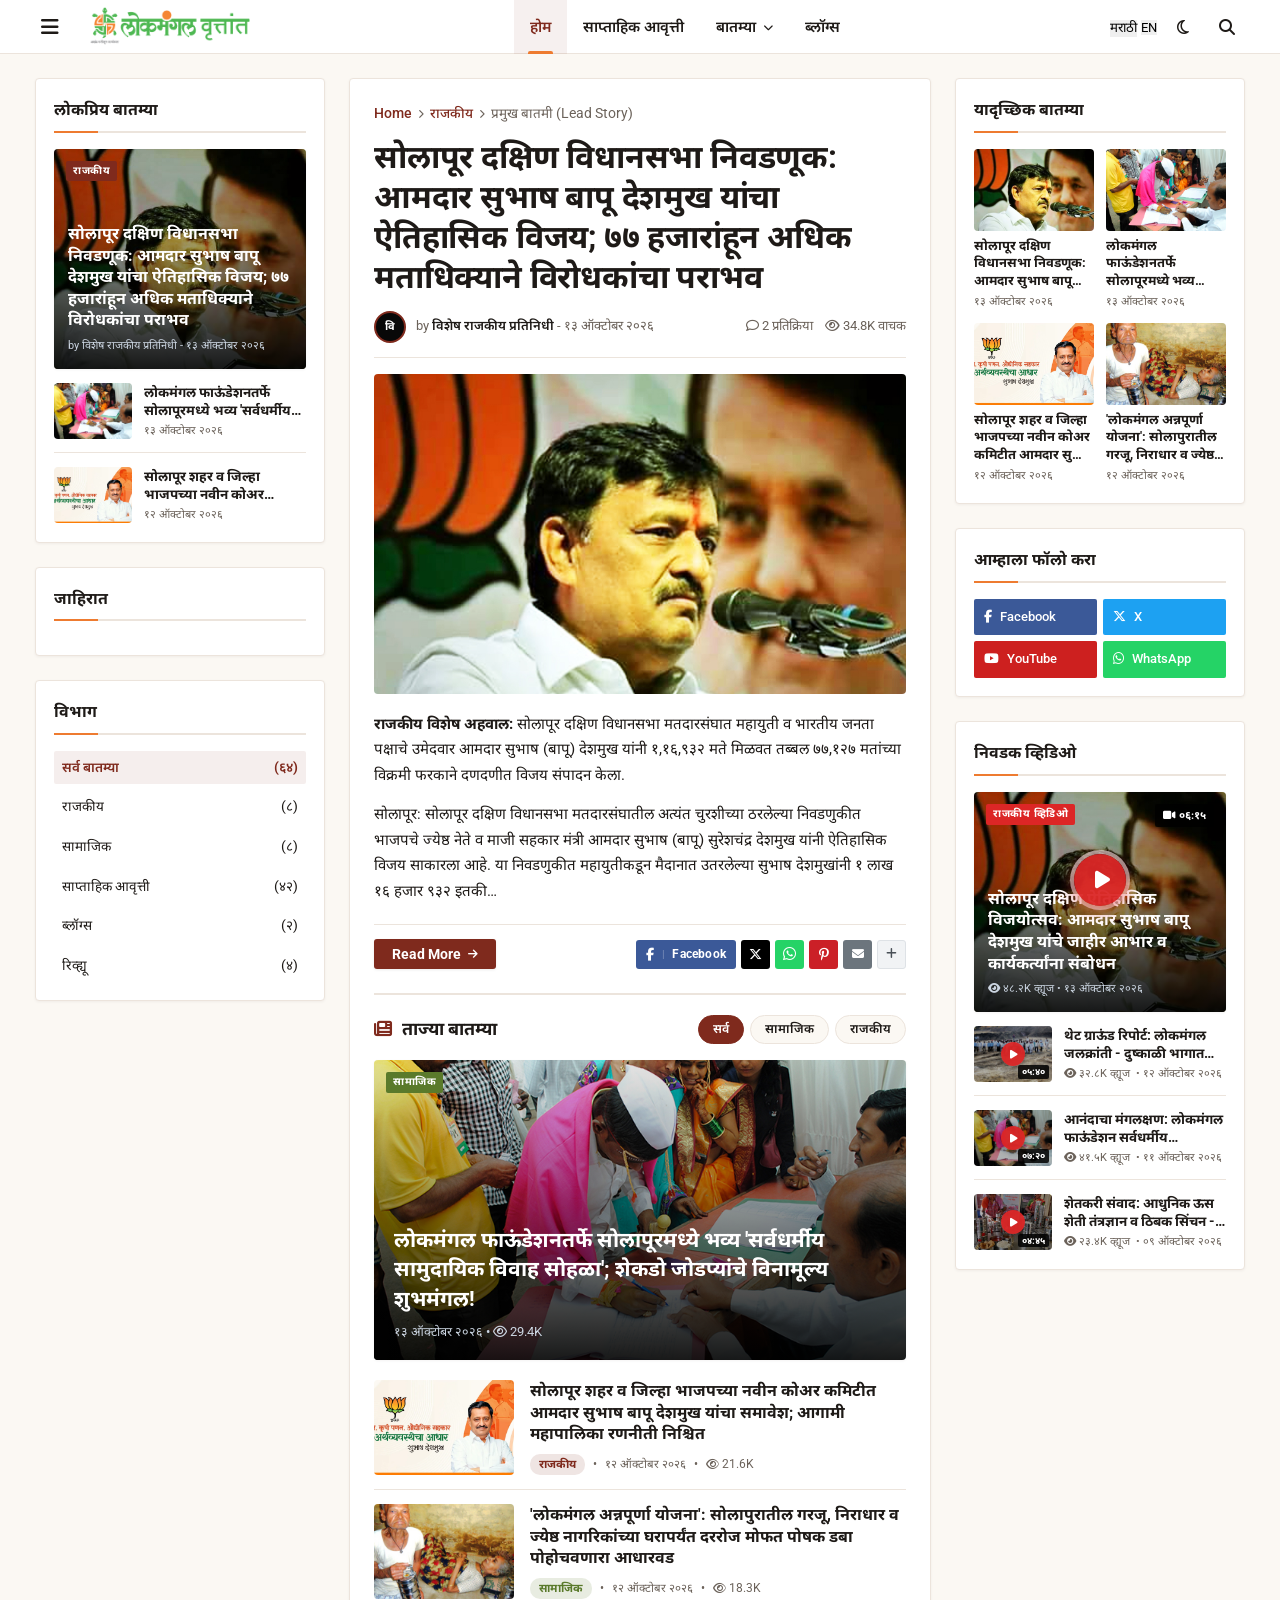
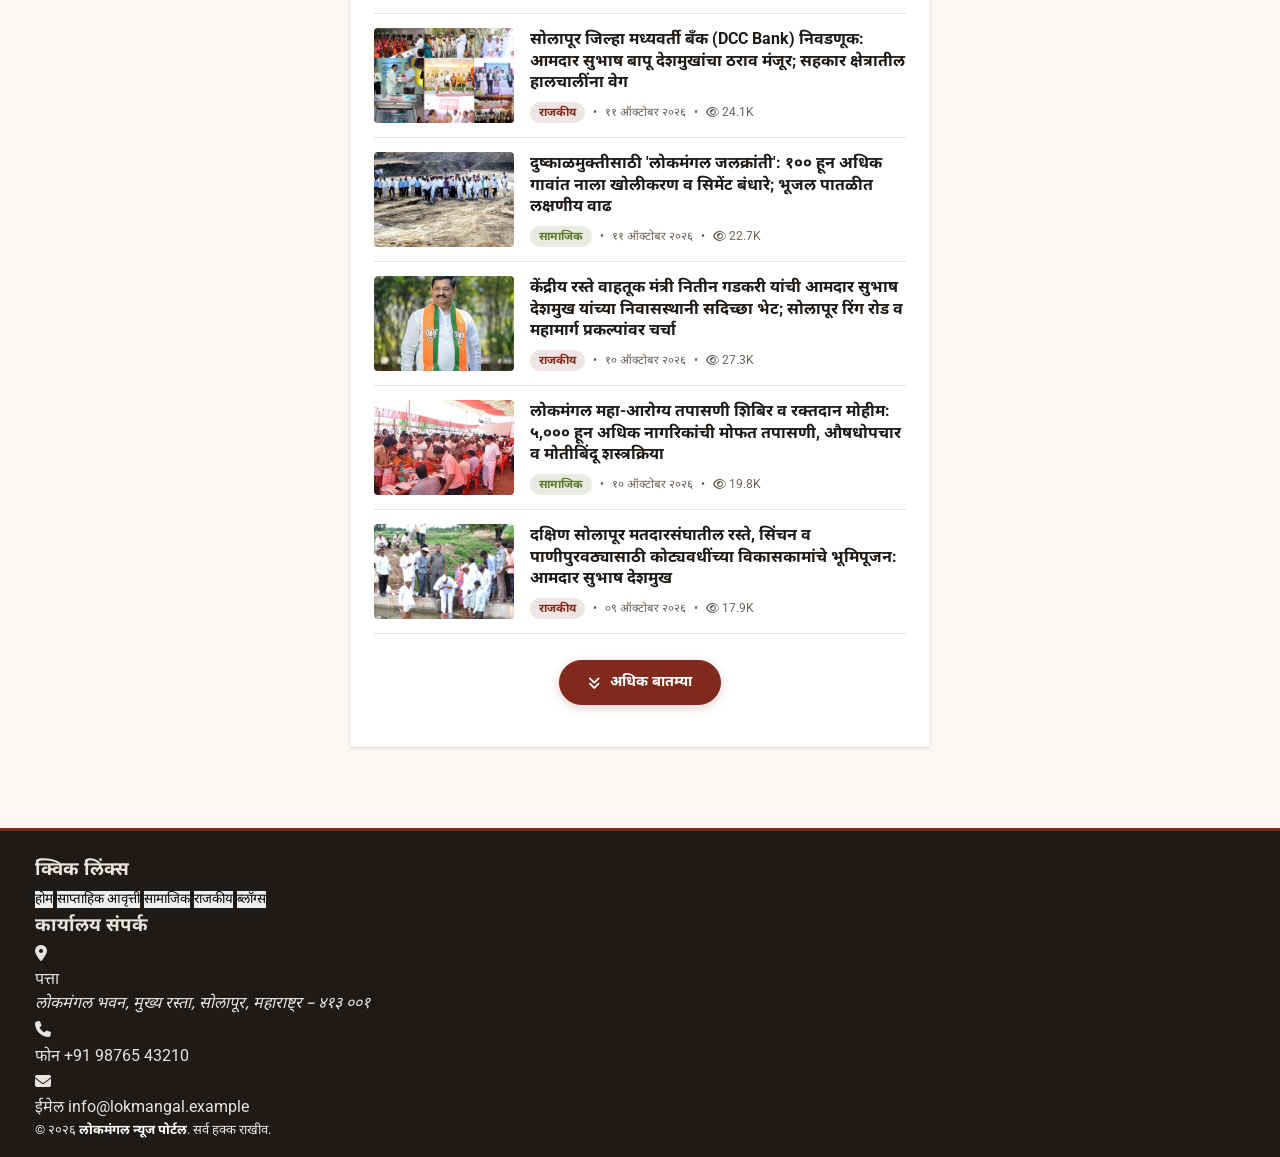
==== commit 152ee8b3: "Story links get the words of the title (/blog/<words>, /rajkiy/<words> ...) instead of ?post=12 Ever" ====
--- a/frontend/index.html
+++ b/frontend/index.html
@@ -3,12 +3,79 @@
 
 <head>
   <meta charset="UTF-8" />
+  <base href="/" />       <!-- the files (css/, js/, assets/) are found from the root whatever the address is: /blog/<words> looks like a folder to the browser -->
   <!-- viewport-fit=cover lets the page use the full screen on notched phones (safe-area insets are handled in css/responsive.css) -->
   <meta name="viewport" content="width=device-width, initial-scale=1.0, minimum-scale=1.0, viewport-fit=cover" />
-  <title>लोकमंगल न्यूज पोर्टल</title>
+  <!--seo:start-->  <!-- (the server replaces everything between seo:start and seo:end for a story's own address, see backend/seo.py) -->
+  <title>लोकमंगल न्यूज पोर्टल - ताज्या मराठी बातम्या, राजकीय व सामाजिक घडामोडी</title>
 
   <meta name="description"
-    content="लोकमंगल न्यूज पोर्टल - राजकीय, सामाजिक घडामोडी, साप्ताहिक आवृत्ती आणि ब्लॉग्ससाठी विश्वासार्ह डिजिटल व्यासपीठ." />
+    content="लोकमंगल न्यूज पोर्टल: महाराष्ट्रातील ताज्या मराठी बातम्या, राजकीय व सामाजिक घडामोडी, लोकमंगल साप्ताहिक आवृत्ती (PDF ई-पेपर) आणि फाउंडेशनचे ब्लॉग्स - एकाच ठिकाणी." />
+
+  <!-- Search engines and link previews. These are the tags of the Home page; js/seo.js writes them again for every other view (a story, a section,
+       a weekly issue), because each has its own address (?post=12, ?cat=rajkiy, ?issue=42). The address that Google should list is
+       https://www.lokmangal.info (also in js/seo.js, robots.txt, sitemap.xml and backend/config.py SITE_URL).
+       There is deliberately NO <link rel="canonical"> written here: this file is the same for every address, so a canonical in it would name the
+       Home page for every story and Google may trust it over the one set by JavaScript. The script below sets the right one at once, from the
+       address bar, before anything else loads (js/seo.js keeps it right afterwards). -->
+  <script>
+    (function () {
+      var base = "https://www.lokmangal.info";
+      // a pretty address (/blog/<words>, /rajkiy/<words>, /weekly/68, /blog ...) is its own canonical address; the old ?post=12 forms name themselves
+      var path = location.pathname.replace(/\/index\.html$/, "/").replace(/(.)\/$/, "$1");
+      var pretty = /^\/(blog|rajkiy|samajik|review)\/[^\/]+$/.test(path) || /^\/(blog|rajkiy|samajik|review|weekly)$/.test(path) || /^\/weekly\/\d+$/.test(path);
+      var m = /[?&](post|issue)=(\d+)(?:&|$)/.exec(location.search) || /[?&](cat)=(rajkiy|samajik|blogs|review|weekly)(?:&|$)/.exec(location.search);
+      var link = document.createElement("link");
+      link.rel = "canonical";
+      link.href = base + (pretty ? path : "/" + (m ? "?" + m[1] + "=" + m[2] : ""));
+      document.head.appendChild(link);
+    })();
+  </script>
+  <meta name="robots" content="index, follow, max-image-preview:large, max-snippet:-1, max-video-preview:-1" />
+  <meta property="og:type" content="website" />
+  <meta property="og:site_name" content="लोकमंगल न्यूज पोर्टल" />
+  <meta property="og:locale" content="mr_IN" />
+  <meta property="og:locale:alternate" content="en_IN" />
+  <meta property="og:title" content="लोकमंगल न्यूज पोर्टल - ताज्या मराठी बातम्या, राजकीय व सामाजिक घडामोडी" />
+  <meta property="og:description"
+    content="लोकमंगल न्यूज पोर्टल: महाराष्ट्रातील ताज्या मराठी बातम्या, राजकीय व सामाजिक घडामोडी, लोकमंगल साप्ताहिक आवृत्ती (PDF ई-पेपर) आणि फाउंडेशनचे ब्लॉग्स - एकाच ठिकाणी." />
+  <meta property="og:image" content="https://www.lokmangal.info/assets/og-default.jpg" />
+  <meta property="og:image:width" content="1200" />
+  <meta property="og:image:height" content="630" />
+  <meta property="og:image:alt" content="लोकमंगल वृत्तांत - अखंड गतीतून सार्थकता" />
+  <meta name="twitter:card" content="summary_large_image" />
+  <meta name="twitter:title" content="लोकमंगल न्यूज पोर्टल - ताज्या मराठी बातम्या, राजकीय व सामाजिक घडामोडी" />
+  <meta name="twitter:description"
+    content="लोकमंगल न्यूज पोर्टल: महाराष्ट्रातील ताज्या मराठी बातम्या, राजकीय व सामाजिक घडामोडी, लोकमंगल साप्ताहिक आवृत्ती (PDF ई-पेपर) आणि फाउंडेशनचे ब्लॉग्स - एकाच ठिकाणी." />
+  <meta name="twitter:image" content="https://www.lokmangal.info/assets/og-default.jpg" />
+  <!--seo:end-->
+  <link rel="alternate" type="application/rss+xml" title="लोकमंगल न्यूज पोर्टल - RSS" href="https://api.lokmangal.info/api/rss.xml" />
+  <script type="application/ld+json" id="ld-site">
+    {
+      "@context": "https://schema.org",
+      "@graph": [
+        {
+          "@type": "NewsMediaOrganization",
+          "@id": "https://www.lokmangal.info/#organization",
+          "name": "लोकमंगल न्यूज पोर्टल",
+          "alternateName": ["Lokmangal News Portal", "लोकमंगल वृत्तांत"],
+          "url": "https://www.lokmangal.info/",
+          "logo": { "@type": "ImageObject", "url": "https://www.lokmangal.info/assets/logo-192.jpg", "width": 192, "height": 192 },
+          "slogan": "अखंड गतीतून सार्थकता"
+        },
+        {
+          "@type": "WebSite",
+          "@id": "https://www.lokmangal.info/#website",
+          "url": "https://www.lokmangal.info/",
+          "name": "लोकमंगल न्यूज पोर्टल",
+          "alternateName": "Lokmangal News Portal",
+          "inLanguage": ["mr", "en"],
+          "publisher": { "@id": "https://www.lokmangal.info/#organization" }
+        }
+      ]
+    }
+  </script>
+
   <!-- Browser bar colour on phones: matches the header (white / dark). app.js switches it with the theme. -->
   <meta name="theme-color" content="#ffffff" id="meta-theme-color" />
   <script>
@@ -47,6 +114,22 @@
 
 <body>
 
+  <!-- For a reader (or a crawler) that does not run JavaScript: the sections, the feed and the sitemap -->
+  <noscript>
+    <nav class="noscript-nav" aria-label="विभाग">
+      <p>लोकमंगल न्यूज पोर्टल - बातम्या पाहण्यासाठी JavaScript चालू करा. | Please turn on JavaScript to read the news.</p>
+      <p>
+        <a href="./">होम</a> |
+        <a href="?cat=rajkiy">राजकीय</a> |
+        <a href="?cat=samajik">सामाजिक</a> |
+        <a href="?cat=blogs">ब्लॉग्स</a> |
+        <a href="?cat=weekly">साप्ताहिक आवृत्ती</a> |
+        <a href="https://api.lokmangal.info/api/rss.xml">RSS</a> |
+        <a href="https://api.lokmangal.info/api/sitemap.xml">Sitemap</a>
+      </p>
+    </nav>
+  </noscript>
+
   <!-- ==========================================================================
        1. STREAMLINED UNIFIED HEADER (Sticky Auto-Hide/Show Wrapper)
        ☰  लोकमंगल.    Home  Weekly Edition  News ˅  Blogs       🌙  🔍
@@ -62,7 +145,7 @@
             <i class="fa-solid fa-bars"></i>
           </button>
 
-          <a href="javascript:void(0)" class="brand-logo" onclick="setCategoryFilter('all')" title="लोकमंगल वृत्तांत">
+          <a href="./" data-route="" class="brand-logo" onclick="setCategoryFilter('all')" title="लोकमंगल वृत्तांत">
             <img src="assets/logo.png" alt="लोकमंगल वृत्तांत" class="brand-logo-img" />
           </a>
         </div>
@@ -71,12 +154,12 @@
         <nav class="header-nav">
           <!-- 1. Home -->
           <div class="nav-item active" data-nav="home">
-            <a href="javascript:void(0)" class="nav-link" onclick="setCategoryFilter('all')">होम</a>
+            <a href="./" data-route="" class="nav-link" onclick="setCategoryFilter('all')">होम</a>
           </div>
 
           <!-- 2. Weekly Edition -->
           <div class="nav-item" data-nav="weekly">
-            <a href="javascript:void(0)" class="nav-link" onclick="setCategoryFilter('weekly')">
+            <a href="?cat=weekly" data-route="weekly" class="nav-link" onclick="setCategoryFilter('weekly')">
               साप्ताहिक आवृत्ती
             </a>
           </div>
@@ -87,11 +170,11 @@
               बातम्या <i class="fa-solid fa-chevron-down dropdown-caret"></i>
             </a>
             <div class="dropdown-menu">
-              <a href="javascript:void(0)" class="dropdown-link" onclick="setCategoryFilter('samajik')">
+              <a href="?cat=samajik" data-route="cat-samajik" class="dropdown-link" onclick="setCategoryFilter('samajik')">
                 <i class="fa-solid fa-users" style="color:var(--accent-green)"></i> सामाजिक
                 <span class="dropdown-badge">अपडेट्स</span>
               </a>
-              <a href="javascript:void(0)" class="dropdown-link" onclick="setCategoryFilter('rajkiy')">
+              <a href="?cat=rajkiy" data-route="cat-rajkiy" class="dropdown-link" onclick="setCategoryFilter('rajkiy')">
                 <i class="fa-solid fa-landmark" style="color:var(--main-color)"></i> राजकीय
                 <span class="dropdown-badge">विशेष</span>
               </a>
@@ -100,7 +183,7 @@
 
           <!-- 4. Blogs -->
           <div class="nav-item" data-nav="blogs">
-            <a href="javascript:void(0)" class="nav-link" onclick="setCategoryFilter('blogs')">ब्लॉग्स</a>
+            <a href="?cat=blogs" data-route="cat-blogs" class="nav-link" onclick="setCategoryFilter('blogs')">ब्लॉग्स</a>
           </div>
         </nav>
 
@@ -219,13 +302,13 @@
              COLUMN 2: MIDDLE MAIN CONTENT (Main Featured Story / Feed)
              ==================================================================== -->
         <main id="main-wrapper">
-          <div class="main-content-box view-home" id="main-content-container">
+          <div class="main-content-box view-home" id="main-content-container"><!--ssr:start-->
 
             <!-- Breadcrumb Line -->
             <div class="breadcrumb-bar" id="main-breadcrumb">
-              <a href="javascript:void(0)" onclick="returnToHomeFeed()">होम</a>
+              <a href="./" data-route="" onclick="returnToHomeFeed()">होम</a>
               <i class="fa-solid fa-chevron-right"></i>
-              <a href="javascript:void(0)" onclick="setCategoryFilter('rajkiy')">राजकीय</a>
+              <a href="?cat=rajkiy" data-route="cat-rajkiy" onclick="setCategoryFilter('rajkiy')">राजकीय</a>
               <i class="fa-solid fa-chevron-right"></i>
               <span id="breadcrumb-current-cat" class="crumb-current">प्रमुख बातमी</span>
             </div>
@@ -341,7 +424,7 @@
             <div id="secondary-posts-feed">
               <!-- Populated by JS -->
             </div>
-
+<!--ssr:end-->
           </div>
         </main>
 
@@ -606,8 +689,10 @@
     <i class="fa-solid fa-chevron-up"></i>
   </button>
 
+  <script src="js/env-config.js"></script>
   <script src="js/config.js"></script>
   <script src="js/i18n.js"></script>
+  <script src="js/seo.js"></script>
   <script src="js/weekly-data.js"></script>
   <script src="js/content-en.js"></script>
   <script src="js/videos-data.js"></script>
--- a/frontend/css/style.css
+++ b/frontend/css/style.css
@@ -2246,6 +2246,28 @@
   color: var(--orange, #EE7B30);
 }
 
+/* The address is a link to Google Maps; its ::after covers the whole row (the icon, the label and the text), so a tap anywhere on it opens the map */
+.footer-contact-item {
+  position: relative;
+}
+
+a.footer-map-link {
+  color: inherit;
+  text-decoration: none;
+}
+
+a.footer-map-link::after {
+  content: "";
+  position: absolute;
+  inset: 0;
+}
+
+a.footer-map-link:hover,
+a.footer-map-link:focus-visible {
+  color: var(--orange, #EE7B30);
+  text-decoration: underline;
+}
+
 @media (max-width: 760px) {
   .footer-top {
     grid-template-columns: minmax(0, 1fr);
@@ -3704,3 +3726,8 @@
 html:lang(mr) .by-word {
   display: none;
 }
+
+/* ---- story titles are real links (crawlers follow them, "open in a new tab" works) that look exactly like the plain titles ---- */
+.title-link,
+.title-link:hover { color: inherit; text-decoration: none; }
+.noscript-nav { padding: 12px 16px; text-align: center; font-size: 14px; }
--- a/frontend/css/responsive.css
+++ b/frontend/css/responsive.css
@@ -1965,3 +1965,85 @@
     padding: 0 8px;
   }
 }
+
+
+/* ===========================================================================================================================
+   Phones: the lead headline ABOVE the photo, bigger headings, smaller story text.
+   (Later in the file than the rules above, so these win.)
+   =========================================================================================================================== */
+@media (max-width: 980px) {
+  /* balanced lines leave an empty strip at the right of every line: the headings wrap the normal way (words as many as fit in a line, normal spacing) */
+  .main-post-headline,
+  .single-post-headline {
+    text-wrap: wrap;
+  }
+}
+
+@media (max-width: 600px) {
+  /* ---- headlines: the lead headline comes first (above the photo) and is bigger ---- */
+  .view-home .main-post-headline {
+    order: 0;
+    margin: 16px 0 14px;
+    font-size: clamp(18px, 5vw, 20px);
+    line-height: 1.4;
+    font-weight: 700;
+  }
+
+  .single-post-headline {
+    font-size: clamp(18px, 5vw, 20px);
+    line-height: 1.4;
+  }
+
+  .more-posts-title {
+    font-size: 18px;
+  }
+
+  .popular-card-title {
+    font-size: 15px;
+    line-height: 1.45;
+  }
+
+  .secondary-post-title {
+    font-size: 14.5px;
+    line-height: 1.45;
+  }
+
+  .popular-sub-title {
+    font-size: 13.5px;
+    line-height: 1.45;
+  }
+
+  .random-grid-title {
+    font-size: 13px;
+    line-height: 1.45;
+  }
+
+  .related-post-title {
+    font-size: 14.5px;
+    line-height: 1.45;
+  }
+
+  .weekly-latest-title {
+    font-size: 18px;
+    line-height: 1.4;
+  }
+
+  /* ---- the news text ---- */
+  .main-article-body {
+    font-size: 16.5px;
+    line-height: 1.75;
+  }
+
+  .single-article-content {
+    font-size: 17px;
+    line-height: 1.85;
+  }
+
+  .single-article-content > p:first-child {
+    font-size: 17px !important;                 /* (the summary line has its own inline size) */
+  }
+
+  .single-article-content blockquote {
+    font-size: 16.5px;
+  }
+}
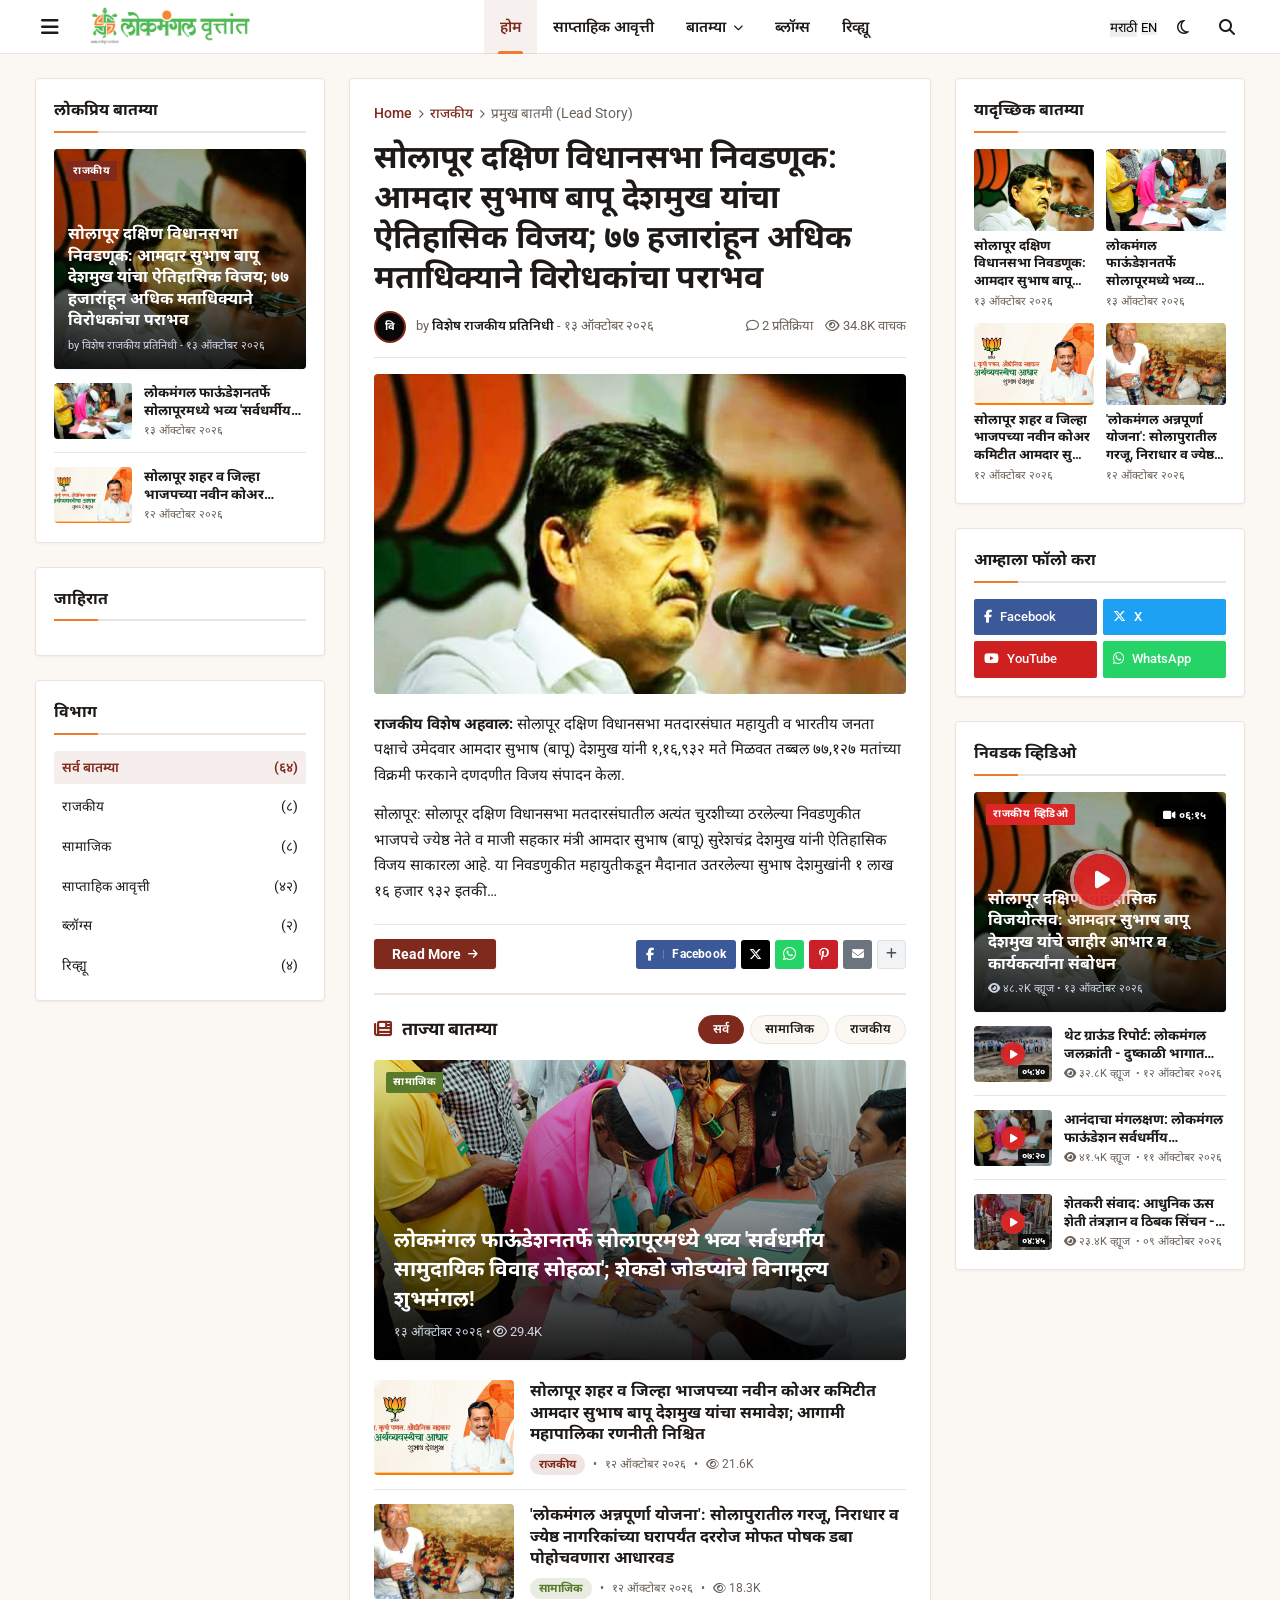
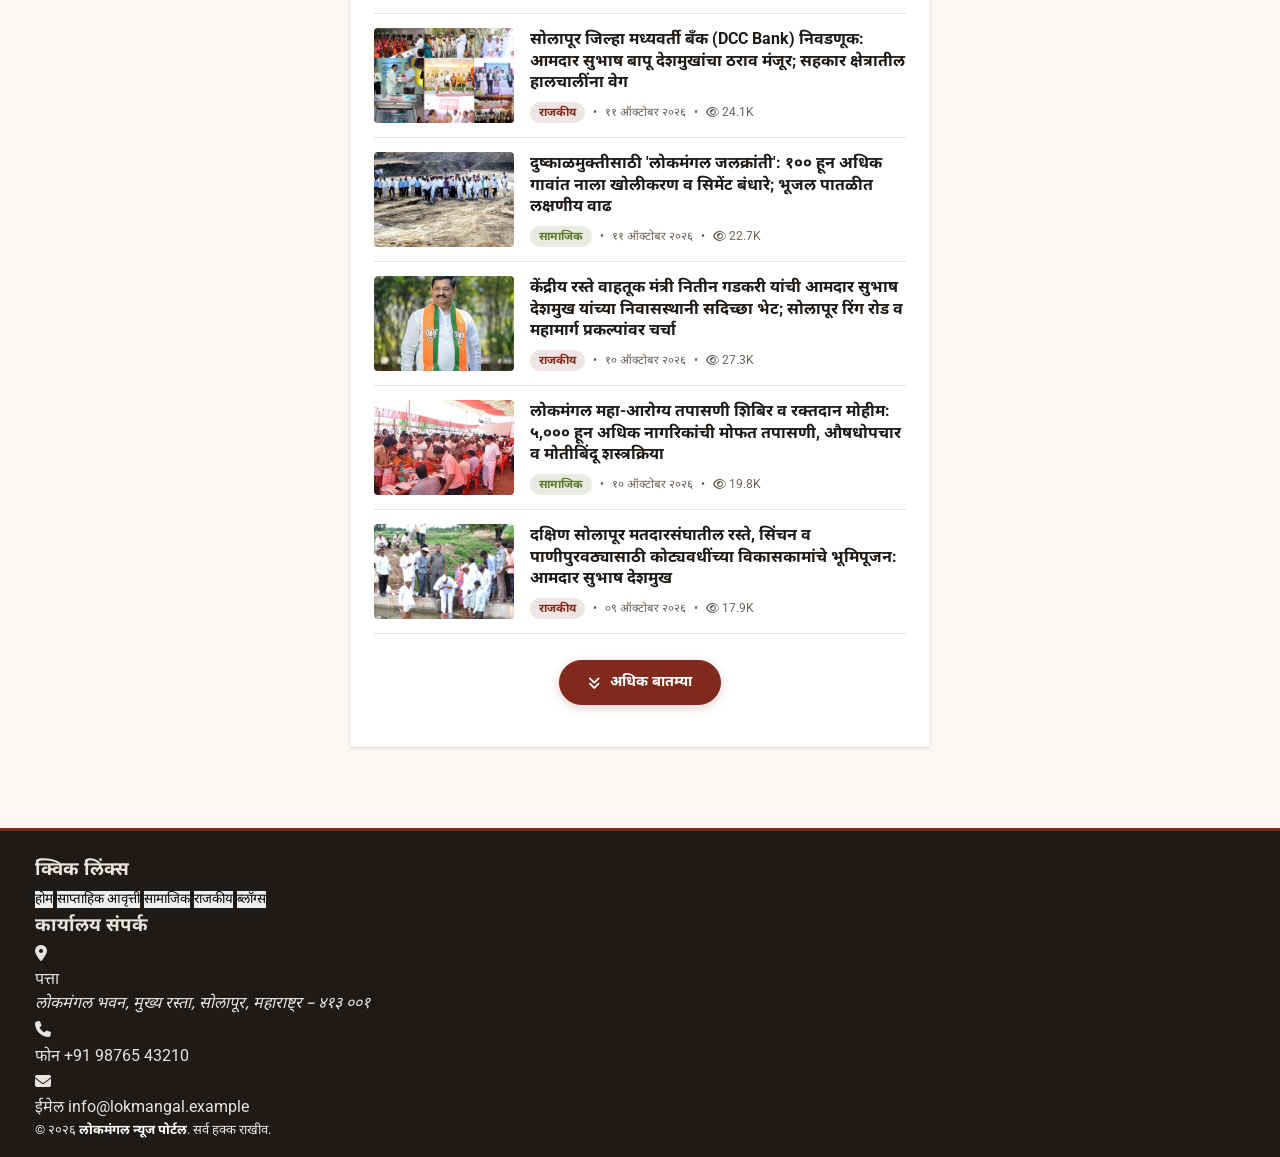
==== commit d86179a2: "Review section (chosen in the Admin Panel + most viewed), real views, form language follows its tab," ====
--- a/frontend/index.html
+++ b/frontend/index.html
@@ -132,7 +132,7 @@
 
   <!-- ==========================================================================
        1. STREAMLINED UNIFIED HEADER (Sticky Auto-Hide/Show Wrapper)
-       ☰  लोकमंगल.    Home  Weekly Edition  News ˅  Blogs       🌙  🔍
+       ☰  लोकमंगल.    Home  Weekly Edition  News ˅  Blogs  Reviews       🌙  🔍
        ========================================================================== -->
   <div class="site-header-wrapper" id="site-header-wrapper">
     <header class="main-header">
@@ -184,6 +184,11 @@
           <!-- 4. Blogs -->
           <div class="nav-item" data-nav="blogs">
             <a href="?cat=blogs" data-route="cat-blogs" class="nav-link" onclick="setCategoryFilter('blogs')">ब्लॉग्स</a>
+          </div>
+
+          <!-- 5. Reviews: the news and blogs with the most views -->
+          <div class="nav-item" data-nav="review">
+            <a href="?cat=review" data-route="cat-review" class="nav-link" onclick="setCategoryFilter('review')">रिव्ह्यू</a>
           </div>
         </nav>
 
--- a/frontend/css/style.css
+++ b/frontend/css/style.css
@@ -678,15 +678,6 @@
   white-space: nowrap;
 }
 
-.review-rating-stars {
-  display: inline-flex;
-  align-items: center;
-  gap: 3px;
-  color: #f59e0b;
-  font-size: 11px;
-  font-weight: 700;
-}
-
 /* Responsive Ads Widget (Matching User Image Exactly) */
 .responsive-ads-widget {
   position: relative;
@@ -1266,6 +1257,22 @@
   color: var(--title-color);
   line-height: 1.3;
   margin-bottom: 12px;
+}
+
+/* The publication date under a headline (story page and the big first story of Home / a section): small and quiet */
+.headline-date {
+  display: flex;
+  align-items: center;
+  gap: 6px;
+  margin: -6px 0 12px;
+  font-size: 12.5px;
+  font-weight: 500;
+  line-height: 1.4;
+  color: var(--meta-color);
+}
+
+.headline-date i {
+  font-size: 12px;
 }
 
 .single-post-media {
--- a/frontend/css/responsive.css
+++ b/frontend/css/responsive.css
@@ -797,6 +797,7 @@
     letter-spacing: 0;
   }
 
+  .view-home .headline-date       { order: 2; }       /* (right under the headline; the later 600px rule moves both above the photo) */
   .view-home .author-meta-bar     { order: 3; }
   .view-home .main-article-body   { order: 4; }
   .view-home .home-post-footer-bar { order: 5; }
@@ -1989,6 +1990,10 @@
     font-weight: 700;
   }
 
+  .view-home .headline-date {
+    order: 0;                          /* (its date stays right under it, above the photo) */
+  }
+
   .single-post-headline {
     font-size: clamp(18px, 5vw, 20px);
     line-height: 1.4;
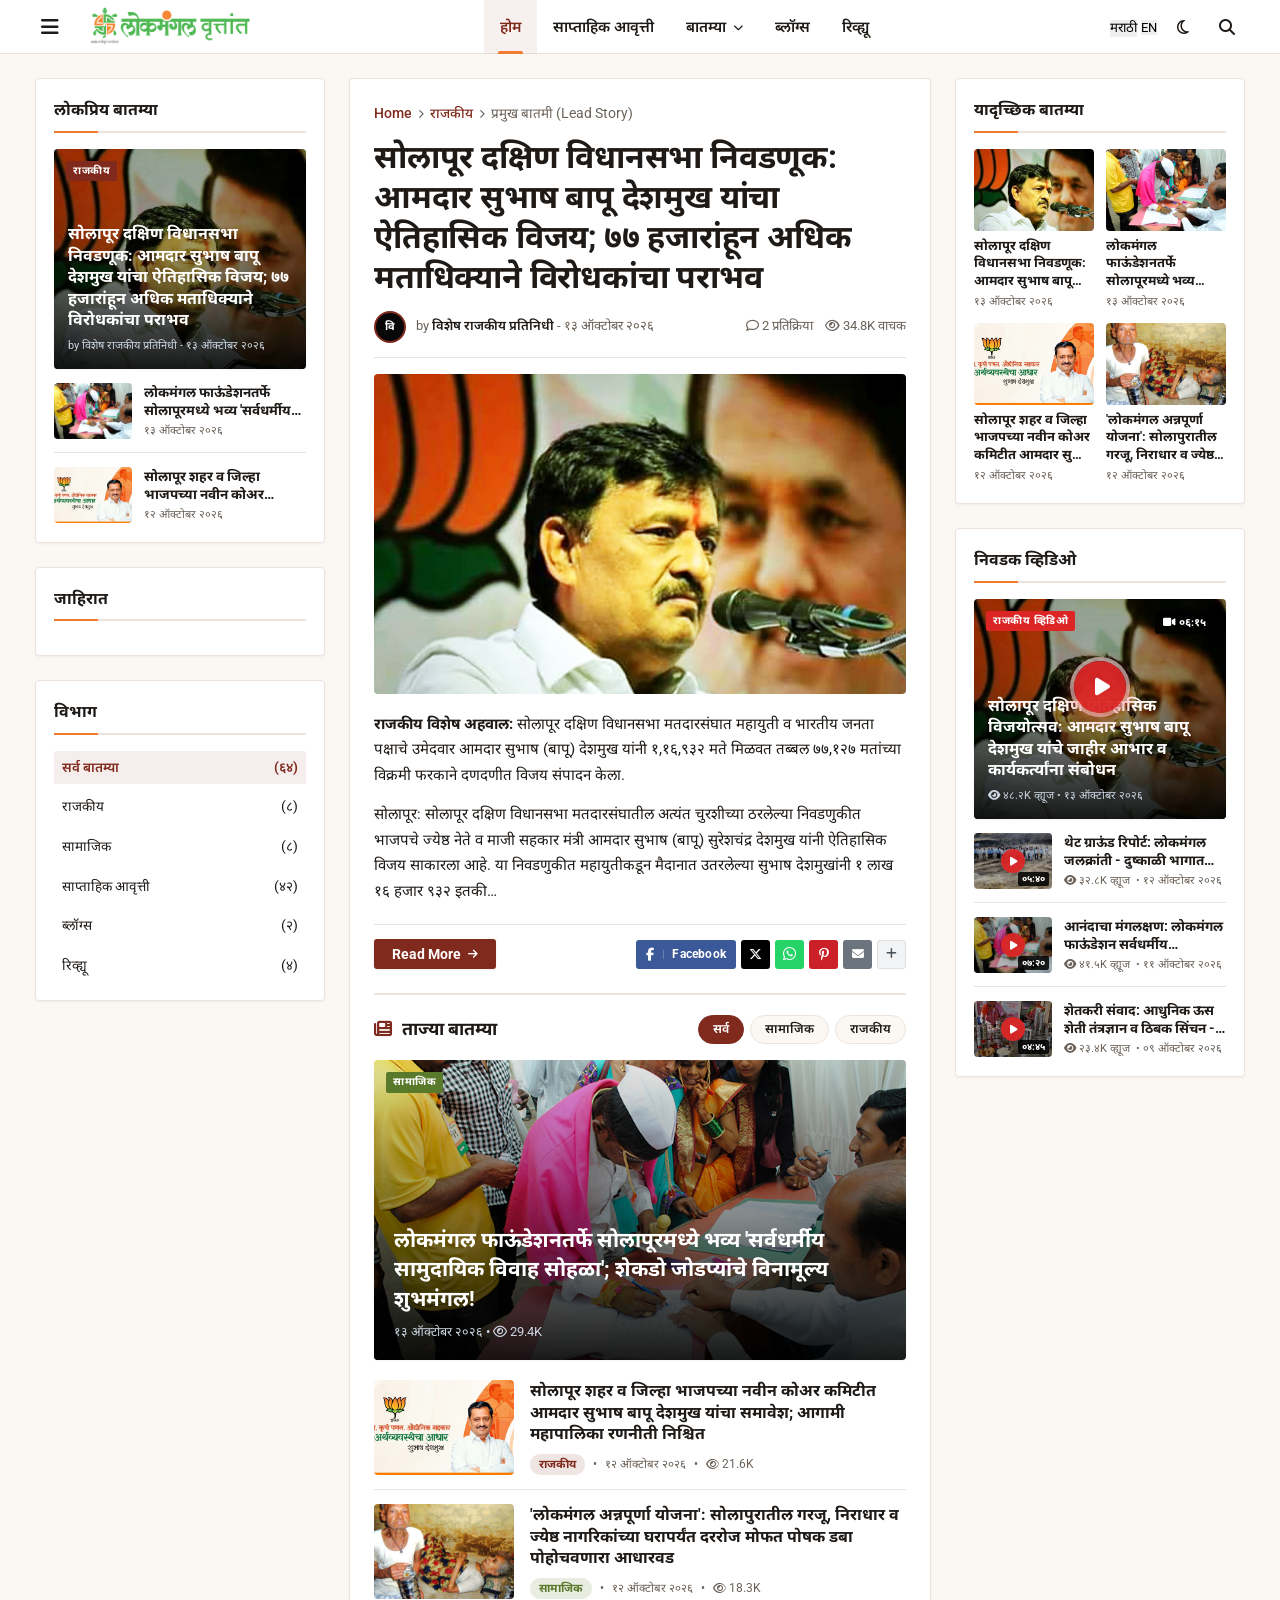
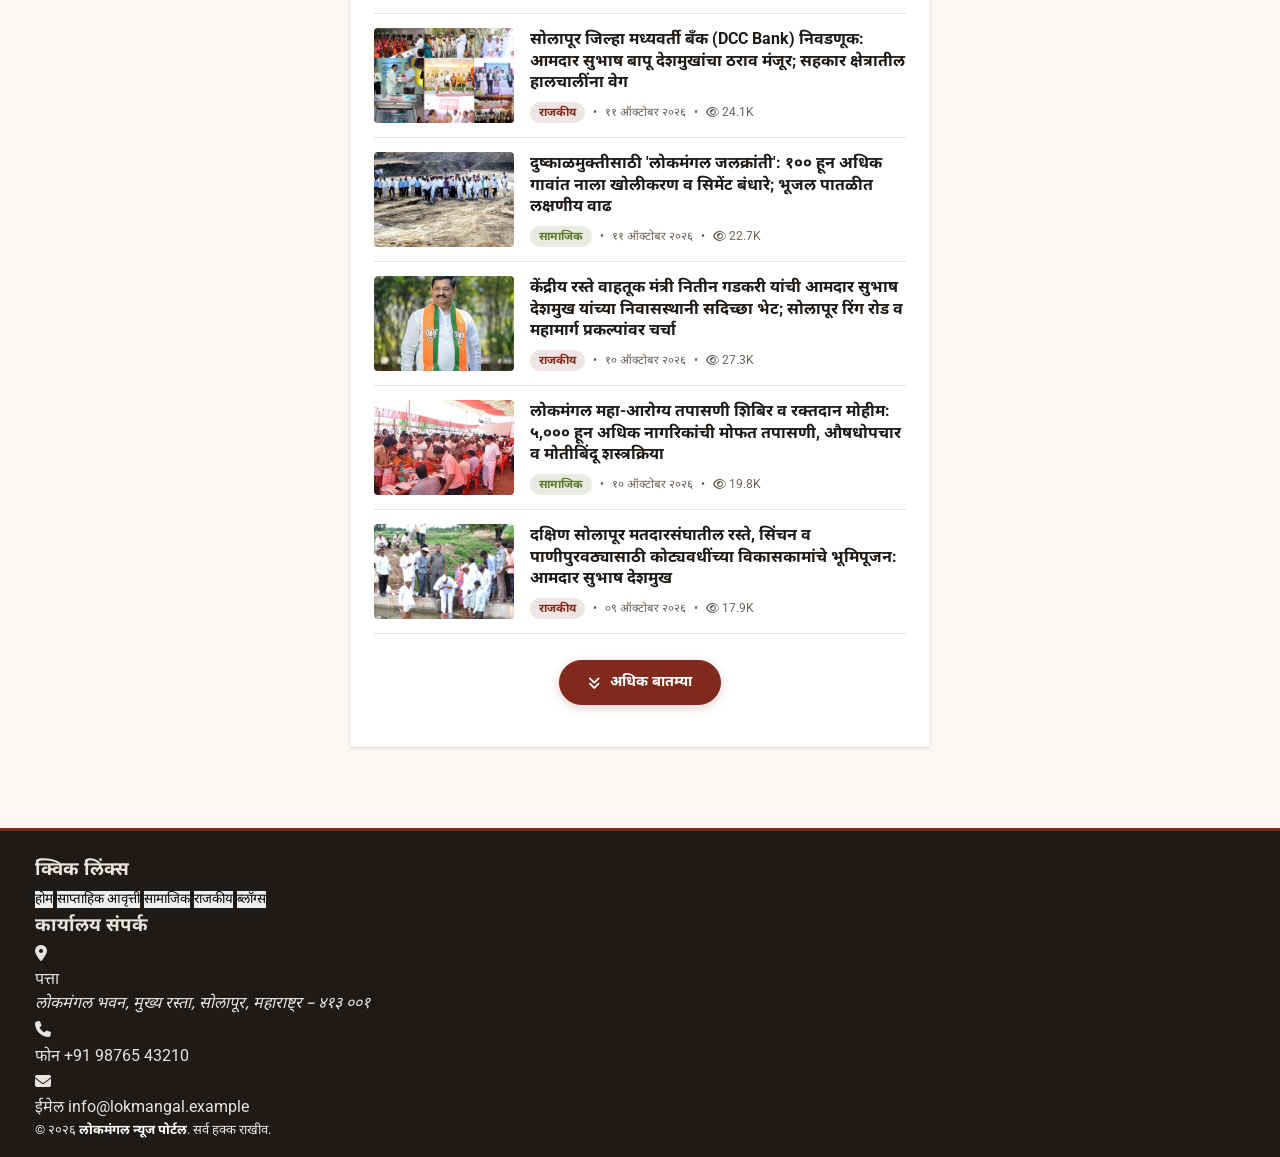
==== commit 3aa1a2c4: "Follow Us widget taken off the website; its code is kept, as it was, in backup/follow-us-widget/ The" ====
--- a/frontend/index.html
+++ b/frontend/index.html
@@ -434,7 +434,7 @@
         </main>
 
         <!-- ====================================================================
-             COLUMN 3: RIGHT SIDEBAR (Random Posts 2x2 Grid + Follow Us + Videos)
+             COLUMN 3: RIGHT SIDEBAR (Random Posts 2x2 Grid + Videos)
              ==================================================================== -->
         <aside id="sidebar-wrapper">
 
@@ -445,39 +445,6 @@
             </div>
             <div class="random-posts-grid" id="random-posts-grid">
               <!-- Populated by JS: 4 items in 2x2 layout -->
-            </div>
-          </div>
-
-          <!-- Widget: Social Follow ("Follow Us"). On phones / tablets app.js moves it right under the Labels widget. -->
-          <div class="widget-box widget-follow" id="widget-follow">
-            <div class="widget-title-wrap">
-              <h3 class="widget-title-text">आम्हाला फॉलो करा</h3>
-            </div>
-            <p class="follow-intro">ताज्या बातम्यांसाठी लोकमंगलशी जोडले राहा</p>
-            <div class="social-icons-grid">
-              <a href="javascript:void(0)" class="social-icon-box follow-card fb" onclick="showToast('लोकमंगल फेसबुक')">
-                <span class="follow-ic"><i class="fa-brands fa-facebook-f"></i></span>
-                <span class="follow-txt"><span class="follow-name">Facebook</span><span class="follow-sub">फॉलो
-                    करा</span></span>
-              </a>
-              <a href="javascript:void(0)" class="social-icon-box follow-card tw"
-                onclick="showToast('लोकमंगल ट्विटर (X)')">
-                <span class="follow-ic"><i class="fa-brands fa-x-twitter"></i></span>
-                <span class="follow-txt"><span class="follow-name">X</span><span class="follow-sub">फॉलो
-                    करा</span></span>
-              </a>
-              <a href="javascript:void(0)" class="social-icon-box follow-card yt"
-                onclick="showToast('लोकमंगल यूट्यूब')">
-                <span class="follow-ic"><i class="fa-brands fa-youtube"></i></span>
-                <span class="follow-txt"><span class="follow-name">YouTube</span><span
-                    class="follow-sub">सबस्क्राईब</span></span>
-              </a>
-              <a href="javascript:void(0)" class="social-icon-box follow-card wa"
-                onclick="showToast('लोकमंगल व्हॉट्सअ‍ॅप')">
-                <span class="follow-ic"><i class="fa-brands fa-whatsapp"></i></span>
-                <span class="follow-txt"><span class="follow-name">WhatsApp</span><span class="follow-sub">जॉईन
-                    करा</span></span>
-              </a>
             </div>
           </div>
 
--- a/frontend/css/style.css
+++ b/frontend/css/style.css
@@ -1820,13 +1820,7 @@
   border: 1px solid rgba(238, 123, 48, 0.4);
 }
 
-/* Social Follow Widget */
-.social-icons-grid {
-  display: grid;
-  grid-template-columns: 1fr 1fr;
-  gap: 6px;
-}
-
+/* Coloured social buttons (the share bar under an article) */
 .social-icon-box {
   display: flex;
   align-items: center;
@@ -1839,22 +1833,10 @@
 }
 
 .social-icon-box.fb { background-color: #3b5998; }
-.social-icon-box.tw { background-color: #000000; }          /* X (Twitter) is black everywhere: Follow us + the share bar under an article */
+.social-icon-box.tw { background-color: #000000; }          /* X (Twitter) is black */
 html.is-dark .social-icon-box.tw { box-shadow: inset 0 0 0 1px rgba(255, 255, 255, 0.22); }   /* a hairline, so black stays visible on the dark page */
-.social-icon-box.yt { background-color: #cd201f; }
 .social-icon-box.wa { background-color: #25d366; }
 .social-icon-box.cp { background-color: #0284c7; }
-
-/* Follow Us widget: the intro line and the small sub-labels are only shown on phones / tablets
-   (css/responsive.css). On desktop the cards look exactly like the plain coloured buttons. */
-.follow-intro,
-.follow-sub {
-  display: none;
-}
-
-.follow-txt {
-  display: contents;
-}
 
 /* Share-bar buttons under an article (these used to be inline styles in app.js) */
 .share-btn {
--- a/frontend/css/responsive.css
+++ b/frontend/css/responsive.css
@@ -693,10 +693,8 @@
     margin-bottom: 0;
   }
 
-  /* Popular Posts, Follow Us and Random Posts run the full width; Ads | Labels and
-     Featured Videos also runs the full width (app.js keeps Follow Us under Labels) */
+  /* Popular Posts, Random Posts and Featured Videos run the full width; Ads | Labels share a row */
   #widget-popular,
-  #widget-follow,
   #widget-random,
   #widget-videos {
     grid-column: 1 / -1;
@@ -1330,129 +1328,6 @@
 
 
 /* ==========================================================================
-   E2. FOLLOW US WIDGET  (phones + tablets)
-   Brand-coloured cards with an icon badge and a one-line call to action.
-   app.js places this widget right under "Labels" on these layouts; on desktop it
-   stays in the right column and keeps the original plain buttons (style.css).
-   ========================================================================== */
-@media (max-width: 980px) {
-  .follow-intro {
-    display: block;
-    margin: -4px 0 14px;
-    font-size: 13.5px;
-    line-height: 1.6;
-    color: var(--meta-color);
-  }
-
-  .widget-follow .social-icons-grid {
-    gap: 10px;
-  }
-
-  .follow-card {
-    position: relative;
-    display: flex;
-    align-items: center;
-    gap: 12px;
-    min-width: 0;
-    min-height: 64px;
-    padding: 12px 14px;
-    border-radius: 12px;
-    overflow: hidden;
-    color: #ffffff;
-    box-shadow: 0 8px 16px -8px var(--follow-glow, rgba(0, 0, 0, 0.45));
-    transition: transform 0.15s ease, box-shadow 0.15s ease;
-  }
-
-  /* soft light disc in the corner = depth without a heavy gradient */
-  .follow-card::after {
-    content: "";
-    position: absolute;
-    top: -28px;
-    right: -24px;
-    width: 88px;
-    height: 88px;
-    border-radius: 50%;
-    background: rgba(255, 255, 255, 0.13);
-    pointer-events: none;
-  }
-
-  /* deeper tone on the text side (white text stays readable), brand colour on the far side */
-  .follow-card.fb { background: linear-gradient(135deg, #2b4a8a 0%, #4267b2 100%); --follow-glow: rgba(43, 74, 138, 0.75); }
-  .follow-card.tw { background: linear-gradient(135deg, #000000 0%, #2a2a2a 100%); --follow-glow: rgba(0, 0, 0, 0.55); }
-  .follow-card.yt { background: linear-gradient(135deg, #b50e0e 0%, #e62d2d 100%); --follow-glow: rgba(181, 14, 14, 0.75); }
-  .follow-card.wa { background: linear-gradient(135deg, #0f8a6e 0%, #25d366 100%); --follow-glow: rgba(15, 138, 110, 0.75); }
-
-  .follow-ic {
-    position: relative;
-    z-index: 1;
-    flex: 0 0 auto;
-    display: flex;
-    align-items: center;
-    justify-content: center;
-    width: 40px;
-    height: 40px;
-    border-radius: 50%;
-    background: rgba(255, 255, 255, 0.2);
-    font-size: 18px;
-  }
-
-  .follow-txt {
-    position: relative;
-    z-index: 1;
-    display: flex;
-    flex-direction: column;
-    gap: 1px;
-    min-width: 0;
-    line-height: 1.25;
-  }
-
-  .follow-name {
-    font-size: 15px;
-    font-weight: 700;
-    white-space: nowrap;
-    overflow: hidden;
-    text-overflow: ellipsis;
-  }
-
-  .follow-sub {
-    display: block;
-    font-size: 12px;
-    font-weight: 500;
-    opacity: 0.9;
-    white-space: nowrap;
-    overflow: hidden;
-    text-overflow: ellipsis;
-  }
-}
-
-/* tablets / landscape phones: the full-width widget shows all four cards in one row */
-@media (min-width: 601px) and (max-width: 980px) {
-  #widget-follow .social-icons-grid {
-    grid-template-columns: repeat(4, minmax(0, 1fr));
-  }
-}
-
-/* small phones: slightly tighter cards so "WhatsApp" never gets clipped */
-@media (max-width: 360px) {
-  .follow-card {
-    gap: 10px;
-    min-height: 60px;
-    padding: 10px 12px;
-  }
-
-  .follow-ic {
-    width: 34px;
-    height: 34px;
-    font-size: 16px;
-  }
-
-  .follow-name {
-    font-size: 14px;
-  }
-}
-
-
-/* ==========================================================================
    E3. VIEWS ON PHONES / TABLETS
    Home "News" section · Weekly publication section · weekly issue page · PDF reader
    ========================================================================== */
@@ -1854,7 +1729,6 @@
     grid-template-columns: 1fr;
   }
 
-  .social-icons-grid,
   .single-share-bar {
     grid-template-columns: 1fr;
   }
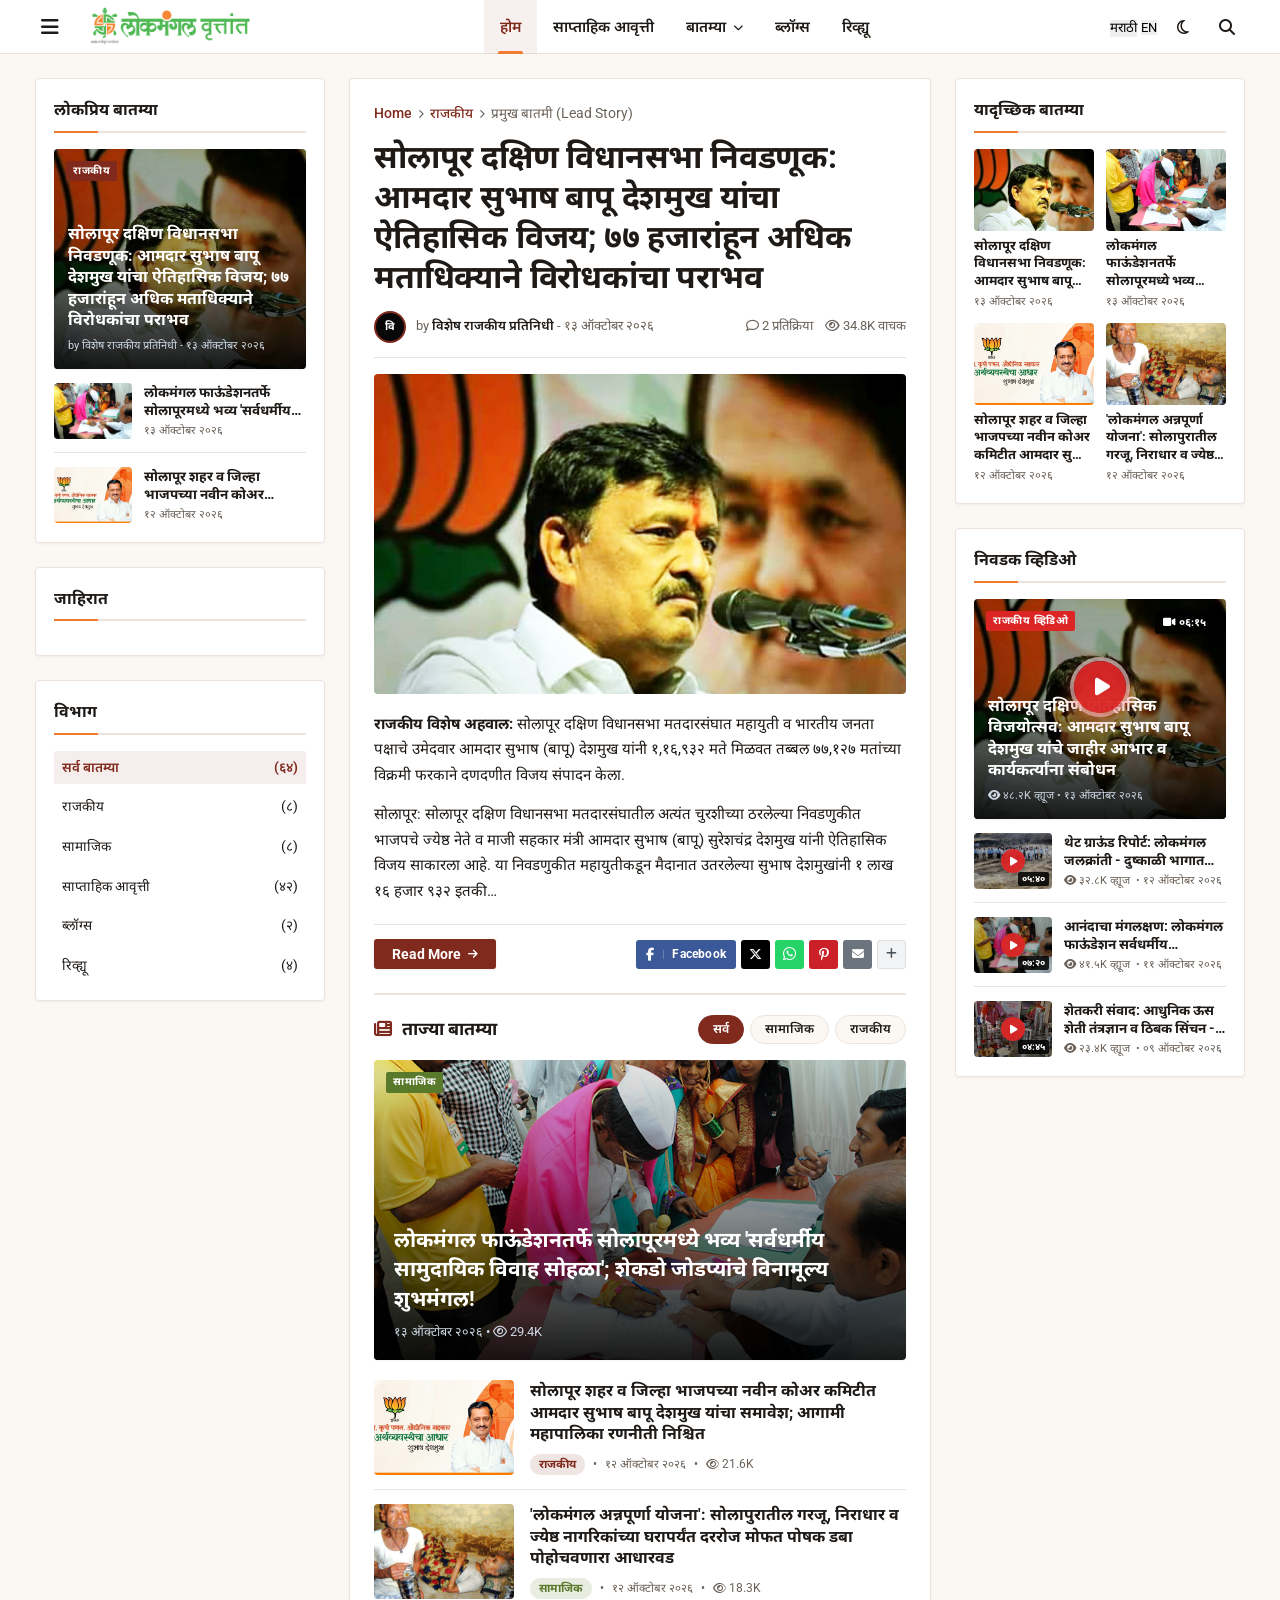
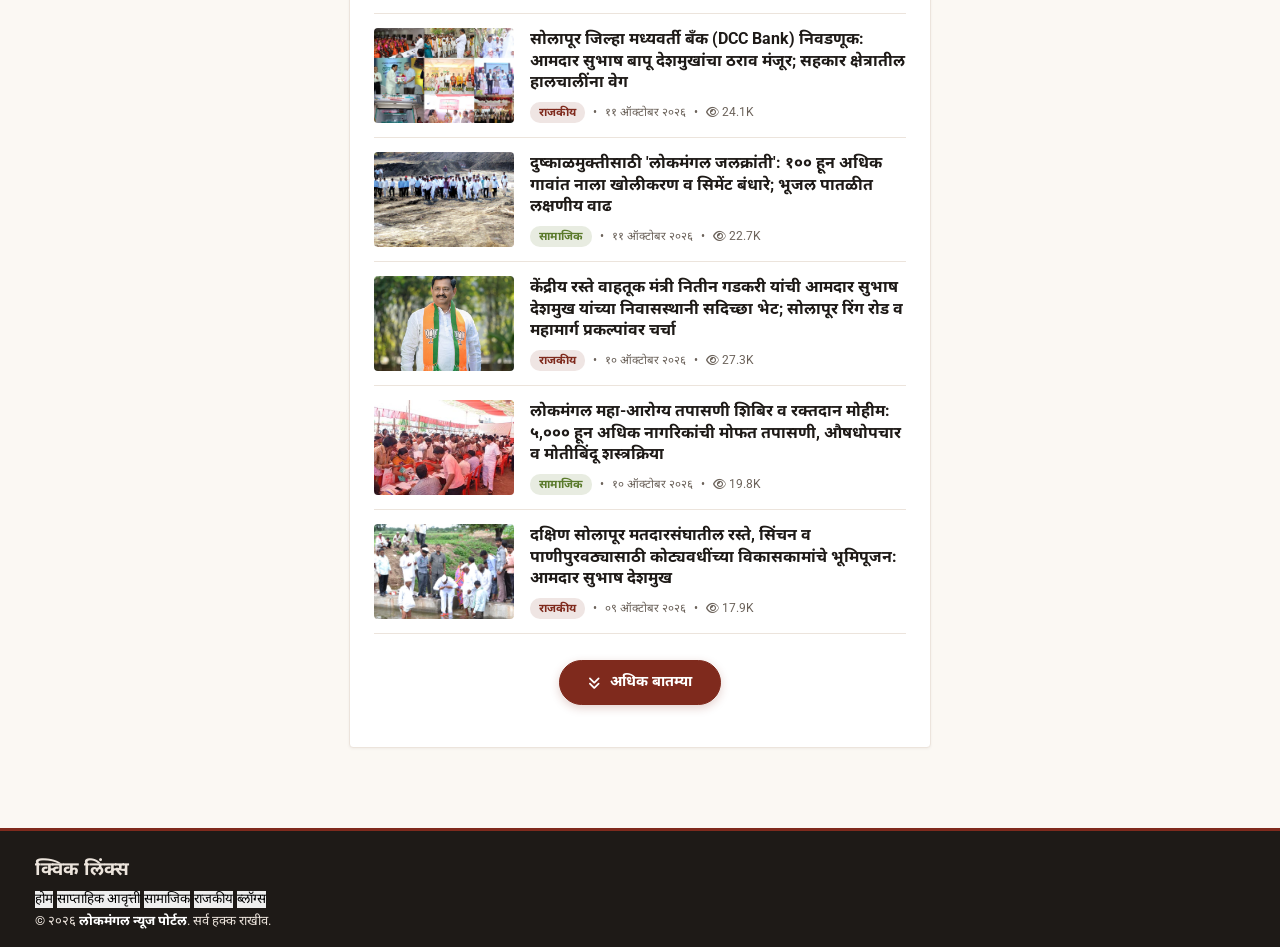
==== commit a4b881aa: "Footer: no placeholder phone / e-mail / address is written into the page any more The footer's offic" ====
--- a/frontend/index.html
+++ b/frontend/index.html
@@ -481,29 +481,29 @@
         </div>
       </nav>
 
-      <!-- Office contact: the details come from the Admin Panel (Footer) - js/settings-data.js / GET /api/settings, drawn by renderFooterContact in js/app.js; the text below is only what shows until they are known -->
-      <div class="footer-contact" id="footer-contact">
+      <!-- Office contact: the details come from the Admin Panel (Footer) - js/settings-data.js / GET /api/settings, drawn by renderFooterContact in js/app.js; the block stays hidden and empty until they are known (no placeholder text lives in this file) -->
+      <div class="footer-contact" id="footer-contact" hidden>
         <h3 class="footer-col-title">कार्यालय संपर्क</h3>
         <ul class="footer-contact-list">
           <li class="footer-contact-item" id="footer-row-address">
             <i class="fa-solid fa-location-dot" aria-hidden="true"></i>
             <div class="footer-contact-text">
               <span class="footer-contact-label">पत्ता</span>
-              <address class="footer-contact-value" id="footer-address" data-no-i18n>लोकमंगल भवन, मुख्य रस्ता, सोलापूर, महाराष्ट्र – ४१३ ००१</address>
+              <address class="footer-contact-value" id="footer-address" data-no-i18n></address>
             </div>
           </li>
           <li class="footer-contact-item" id="footer-row-phone">
             <i class="fa-solid fa-phone" aria-hidden="true"></i>
             <div class="footer-contact-text">
               <span class="footer-contact-label">फोन</span>
-              <a class="footer-contact-value" id="footer-phone" href="tel:+919876543210" data-no-i18n>+91 98765 43210</a>
+              <a class="footer-contact-value" id="footer-phone" data-no-i18n></a>
             </div>
           </li>
           <li class="footer-contact-item" id="footer-row-email">
             <i class="fa-solid fa-envelope" aria-hidden="true"></i>
             <div class="footer-contact-text">
               <span class="footer-contact-label">ईमेल</span>
-              <a class="footer-contact-value" id="footer-email" href="mailto:info@lokmangal.example" data-no-i18n>info@lokmangal.example</a>
+              <a class="footer-contact-value" id="footer-email" data-no-i18n></a>
             </div>
           </li>
         </ul>
--- a/frontend/css/style.css
+++ b/frontend/css/style.css
@@ -1498,7 +1498,7 @@
   overflow: hidden;
 }
 
-/* Comments Section Styling */
+/* Comments under a news / blog / weekly issue (js/app.js: initComments) */
 .comments-section-wrap {
   margin-top: 28px;
   padding-top: 22px;
@@ -1519,161 +1519,80 @@
   color: var(--main-color);
 }
 
-.comments-list-box {
+/* the form: a new comment at the top, a reply inside the comment it answers */
+.cm-form {
+  position: relative;
   display: flex;
   flex-direction: column;
-  gap: 12px;
-  margin-bottom: 22px;
-}
-
-.comment-item-card {
-  display: flex;
-  gap: 12px;
+  gap: 10px;
   padding: 14px;
-  background: var(--body-bg-color);
-  border: 1px solid var(--border-color);
-  border-radius: var(--border-radius);
-  transition: border-color 0.2s ease, transform 0.2s ease;
-  animation: fadeInComment 0.3s ease-in-out;
-}
-
-@keyframes fadeInComment {
-  from { opacity: 0; transform: translateY(6px); }
-  to { opacity: 1; transform: translateY(0); }
-}
-
-.comment-avatar {
-  flex-shrink: 0;
-  width: 36px;
-  height: 36px;
-  font-size: 13px;
-  border: none;
-}
-
-.comment-body-wrap {
-  flex: 1;
-  display: flex;
-  flex-direction: column;
-  gap: 4px;
-}
-
-.comment-header-row {
-  display: flex;
-  align-items: center;
-  justify-content: space-between;
-  flex-wrap: wrap;
-  gap: 6px;
-}
-
-.comment-user-name {
-  font-size: 14px;
-  font-weight: 700;
-  color: var(--title-color);
-}
-
-.comment-time-badge {
-  font-size: 11px;
-  color: var(--meta-color);
-  display: inline-flex;
-  align-items: center;
-  gap: 4px;
-}
-
-.comment-text-content {
-  font-size: 13.5px;
-  color: var(--text-color);
-  line-height: 1.55;
-  margin-top: 2px;
-}
-
-.comment-actions-bar {
-  display: flex;
-  gap: 14px;
-  margin-top: 6px;
-}
-
-.comment-action-btn {
-  background: transparent;
-  border: none;
-  font-size: 11.5px;
-  font-weight: 600;
-  color: var(--meta-color);
-  cursor: pointer;
-  padding: 2px 4px;
-  display: inline-flex;
-  align-items: center;
-  gap: 4px;
-  transition: color 0.2s ease;
-}
-
-.comment-action-btn:hover,
-.comment-action-btn.active {
-  color: var(--main-color);
-}
-
-/* Add Comment Form */
-.add-comment-wrapper {
   background: var(--widget-bg);
   border: 1px solid var(--border-color);
   border-radius: var(--border-radius);
-  padding: 16px;
-  box-shadow: 0 2px 8px rgba(0,0,0,0.03);
-}
-
-.add-comment-title {
-  font-size: 14px;
-  font-weight: 700;
-  color: var(--title-color);
-  margin-bottom: 12px;
-  display: flex;
-  align-items: center;
-  gap: 6px;
-}
-
-.comment-inputs-row {
-  margin-bottom: 10px;
-}
-
-.comment-name-input {
-  width: 100%;
-  max-width: 280px;
-  padding: 8px 12px;
-  border: 1px solid var(--border-color);
-  border-radius: var(--border-radius);
-  background: var(--input-bg);
-  color: var(--text-color);
+}
+
+/* who is writing (the reader who signed in) */
+.cm-as {
+  display: flex;
+  align-items: center;
+  flex-wrap: wrap;
+  gap: 8px;
+  font-size: 13.5px;
+  color: var(--meta-color);
+}
+
+.cm-as strong {
+  color: var(--title-color);
+  overflow-wrap: anywhere;
+}
+
+.cm-signout,
+.cm-link {
+  padding: 0;
+  background: none;
+  border: none;
+  color: var(--main-color);
+  font-size: 13.5px;
+  font-weight: 600;
+  text-decoration: underline;
+  cursor: pointer;
+}
+
+html.is-dark .cm-signout,
+html.is-dark .cm-link {
+  color: #e9a07f;
+}
+
+.cm-form .comment-textarea-input {
+  min-height: 84px;
+}
+
+.cm-hp {
+  position: absolute;
+  left: -9999px;
+  width: 1px;
+  height: 1px;
+  opacity: 0;
+  pointer-events: none;
+}
+
+.cm-form-error {
+  margin: 0;
   font-size: 13px;
-  outline: none;
-  transition: border-color 0.2s ease;
-}
-
-.comment-name-input:focus {
-  border-color: var(--main-color);
-}
-
-.comment-textarea-input {
-  width: 100%;
-  padding: 10px 12px;
-  border: 1px solid var(--border-color);
-  border-radius: var(--border-radius);
-  background: var(--input-bg);
-  color: var(--text-color);
-  font-size: 13.5px;
-  font-family: inherit;
-  resize: vertical;
-  min-height: 75px;
-  outline: none;
-  transition: border-color 0.2s ease;
-}
-
-.comment-textarea-input:focus {
-  border-color: var(--main-color);
-}
-
-.comment-submit-row {
-  display: flex;
+  color: var(--accent-red, #c0392b);
+}
+
+.cm-form-row {
+  display: flex;
+  align-items: center;
   justify-content: flex-end;
-  margin-top: 10px;
+  gap: 12px;
+}
+
+.cm-counter {
+  margin-right: auto;
+  font-size: 12.5px;
+  color: var(--meta-color);
 }
 
 .btn-submit-comment {
@@ -1694,6 +1613,523 @@
 .btn-submit-comment:hover {
   background: var(--brick-maroon-dark, #631F15);
   transform: translateY(-1px);
+}
+
+.btn-submit-comment:disabled {
+  opacity: 0.6;
+  cursor: wait;
+  transform: none;
+}
+
+.cm-cancel {
+  padding: 9px 14px;
+  background: none;
+  border: 1px solid var(--border-color);
+  border-radius: var(--border-radius);
+  color: var(--text-color);
+  font-size: 13.5px;
+  font-weight: 600;
+  cursor: pointer;
+}
+
+/* the list: one comment under the other, hairlines between them */
+.cm-list {
+  margin-top: 8px;
+}
+
+.cm-note {
+  margin: 22px 0;
+  text-align: center;
+  color: var(--meta-color);
+  font-size: 14.5px;
+}
+
+.cm-note p {
+  margin: 0 0 10px;
+}
+
+.cm-retry,
+.cm-loadmore {
+  padding: 9px 22px;
+  background: none;
+  border: 1px solid var(--title-color);
+  border-radius: 10px;
+  color: var(--title-color);
+  font-size: 14px;
+  font-weight: 600;
+  cursor: pointer;
+}
+
+.cm-loadmore {
+  display: block;
+  margin: 18px auto 0;
+}
+
+.cm-loadmore[hidden] {
+  display: none;
+}
+
+.cm-item {
+  padding: 18px 0;
+  border-bottom: 1px solid var(--border-color);
+  animation: fadeInComment 0.3s ease-in-out;
+}
+
+.cm-item[hidden] {
+  display: none;
+}
+
+@keyframes fadeInComment {
+  from { opacity: 0; transform: translateY(6px); }
+  to { opacity: 1; transform: none; }
+}
+
+.cm-head {
+  display: flex;
+  align-items: center;
+  gap: 12px;
+}
+
+.cm-avatar {
+  flex: 0 0 auto;
+  display: flex;
+  align-items: center;
+  justify-content: center;
+  width: 40px;
+  height: 40px;
+  border-radius: 50%;
+  font-size: 18px;
+  font-weight: 600;
+}
+
+/* six soft colours (a letter on a pastel disc), the same name always gets the same one */
+.cm-av-0 { background: #dcc3f6; color: #7a3fb2; }
+.cm-av-1 { background: #cfe5a6; color: #5a8a1c; }
+.cm-av-2 { background: #f7d6c9; color: #b4532a; }
+.cm-av-3 { background: #c2e4eb; color: #2b7d8f; }
+.cm-av-4 { background: #f5cde0; color: #b03a73; }
+.cm-av-5 { background: #cfdef7; color: #3a5fb0; }
+
+html.is-dark .cm-av-0 { background: #4a3463; color: #d3b6f5; }
+html.is-dark .cm-av-1 { background: #3b4a26; color: #c5e29a; }
+html.is-dark .cm-av-2 { background: #5a3a2c; color: #f2b79f; }
+html.is-dark .cm-av-3 { background: #28494f; color: #a6dbe6; }
+html.is-dark .cm-av-4 { background: #5a2f46; color: #f1b5d1; }
+html.is-dark .cm-av-5 { background: #2d3d5e; color: #b5ccf4; }
+
+.cm-who {
+  flex: 1 1 auto;
+  min-width: 0;
+}
+
+.cm-name-row {
+  display: flex;
+  align-items: center;
+  flex-wrap: wrap;
+  gap: 8px;
+}
+
+.cm-name {
+  font-size: 15.5px;
+  font-weight: 700;
+  color: var(--title-color);
+  overflow-wrap: anywhere;
+}
+
+.cm-badge {
+  padding: 2px 10px;
+  border-radius: 999px;
+  background: #86b08e;
+  color: #fff;
+  font-size: 12px;
+  font-weight: 600;
+  white-space: nowrap;
+}
+
+html.is-dark .cm-badge {
+  background: #4d7556;
+}
+
+.cm-time {
+  display: block;
+  font-size: 12.5px;
+  color: var(--meta-color);
+}
+
+.cm-menu {
+  position: relative;
+  flex: 0 0 auto;
+}
+
+.cm-menu-btn {
+  width: 34px;
+  height: 34px;
+  background: none;
+  border: none;
+  border-radius: 50%;
+  color: var(--title-color);
+  cursor: pointer;
+}
+
+.cm-menu-btn:hover,
+.cm-menu-btn[aria-expanded="true"] {
+  background: rgba(127, 127, 127, 0.15);
+}
+
+.cm-menu-list {
+  position: absolute;
+  top: 100%;
+  right: 0;
+  z-index: 5;
+  min-width: 140px;
+  padding: 4px;
+  background: var(--widget-bg);
+  border: 1px solid var(--border-color);
+  border-radius: 8px;
+  box-shadow: 0 8px 20px rgba(0, 0, 0, 0.14);
+}
+
+.cm-menu-list[hidden] {
+  display: none;
+}
+
+.cm-menu-list button {
+  display: block;
+  width: 100%;
+  padding: 9px 12px;
+  background: none;
+  border: none;
+  border-radius: 6px;
+  color: var(--text-color);
+  font-size: 14px;
+  text-align: left;
+  cursor: pointer;
+}
+
+.cm-menu-list button:hover {
+  background: rgba(127, 127, 127, 0.15);
+}
+
+.cm-text {
+  margin: 12px 0 10px;
+  font-size: 15.5px;
+  line-height: 1.7;
+  color: var(--text-color);
+  white-space: pre-line;
+  overflow-wrap: anywhere;
+}
+
+.cm-actions {
+  display: flex;
+  align-items: center;
+  justify-content: space-between;
+  flex-wrap: wrap;
+  gap: 8px;
+}
+
+.cm-actions-right {
+  display: flex;
+  align-items: center;
+  flex-wrap: wrap;
+  gap: 8px;
+  margin-left: auto;
+}
+
+.cm-replies-btn,
+.cm-showmore {
+  display: inline-flex;
+  align-items: center;
+  gap: 6px;
+  padding: 0;
+  background: none;
+  border: none;
+  color: var(--title-color);
+  font-size: 15px;
+  font-weight: 700;
+  cursor: pointer;
+}
+
+.cm-replies-btn i,
+.cm-showmore i {
+  font-size: 12px;
+}
+
+.cm-vote {
+  display: inline-flex;
+  align-items: center;
+  gap: 7px;
+  height: 36px;
+  padding: 0 14px;
+  background: var(--widget-bg);
+  border: 1px solid var(--border-color);
+  border-radius: 10px;
+  color: var(--text-color);
+  font-size: 14px;
+  cursor: pointer;
+  transition: border-color 0.15s ease, color 0.15s ease;
+}
+
+.cm-vote:hover {
+  border-color: var(--meta-color);
+}
+
+.cm-vote.on {
+  border-color: var(--main-color);
+  color: var(--main-color);
+  background: rgba(127, 42, 29, 0.08);
+}
+
+html.is-dark .cm-vote.on {
+  border-color: #e9a07f;
+  color: #e9a07f;
+  background: rgba(233, 160, 127, 0.12);
+}
+
+.cm-reply-btn {
+  min-height: 36px;
+  padding: 0 4px 0 8px;
+  background: none;
+  border: none;
+  color: var(--title-color);
+  font-size: 15px;
+  font-weight: 700;
+  cursor: pointer;
+}
+
+.cm-slot:empty {
+  display: none;
+}
+
+.cm-slot {
+  margin-top: 12px;
+}
+
+/* the "Post Your Comment" dialog: sign in with Google / a mailed code, or go on with a name and an e-mail address */
+html.cm-modal-open {
+  overflow: hidden;
+}
+
+.cm-modal {
+  position: fixed;
+  inset: 0;
+  z-index: 2000;
+  display: flex;
+  align-items: center;
+  justify-content: center;
+  padding: 16px;
+}
+
+.cm-modal[hidden] {
+  display: none;
+}
+
+.cm-modal-backdrop {
+  position: absolute;
+  inset: 0;
+  background: rgba(0, 0, 0, 0.55);
+}
+
+.cm-modal-card {
+  position: relative;
+  width: 100%;
+  max-width: 480px;
+  max-height: 100%;
+  overflow-y: auto;
+  padding: 22px 24px 20px;
+  background: var(--widget-bg);
+  color: var(--text-color);
+  border-radius: 14px;
+  box-shadow: 0 20px 50px rgba(0, 0, 0, 0.3);
+}
+
+.cm-modal-head {
+  display: flex;
+  align-items: center;
+  justify-content: space-between;
+  gap: 12px;
+  padding-bottom: 12px;
+  border-bottom: 2px solid var(--title-color);
+}
+
+.cm-modal-head h3 {
+  margin: 0;
+  font-size: 19px;
+  color: var(--title-color);
+}
+
+.cm-modal-close {
+  width: 36px;
+  height: 36px;
+  background: none;
+  border: none;
+  border-radius: 50%;
+  color: var(--title-color);
+  font-size: 18px;
+  cursor: pointer;
+}
+
+.cm-modal-close:hover {
+  background: rgba(127, 127, 127, 0.15);
+}
+
+.cm-modal-card h4 {
+  margin: 18px 0 12px;
+  font-size: 15px;
+  color: var(--title-color);
+}
+
+.cm-google {
+  display: flex;
+  justify-content: center;
+  min-height: 44px;
+  margin-bottom: 12px;
+}
+
+.cm-google[hidden] {
+  display: none;
+}
+
+.cm-login-form {
+  display: flex;
+  flex-direction: column;
+  gap: 10px;
+  position: relative;
+}
+
+.cm-login-form[hidden] {
+  display: none;
+}
+
+.cm-login-form input[type="text"],
+.cm-login-form input[type="email"],
+.cm-login-form input[type="tel"] {
+  width: 100%;
+  min-height: 46px;
+  padding: 10px 16px;
+  background: var(--input-bg);
+  color: var(--text-color);
+  border: 1px solid var(--border-color);
+  border-radius: 12px;
+  font-size: 15px;
+  font-family: inherit;
+  outline: none;
+}
+
+.cm-login-form input:focus {
+  border-color: var(--main-color);
+}
+
+.cm-email-row {
+  display: flex;
+  gap: 10px;
+}
+
+.cm-arrow {
+  flex: 0 0 52px;
+  min-height: 46px;
+  background: var(--main-color);
+  color: #fff;
+  border: none;
+  border-radius: 12px;
+  font-size: 16px;
+  cursor: pointer;
+}
+
+.cm-arrow:disabled {
+  opacity: 0.6;
+  cursor: wait;
+}
+
+.cm-sent {
+  margin: 0;
+  font-size: 13.5px;
+  color: var(--meta-color);
+}
+
+.cm-sent strong {
+  color: var(--title-color);
+  overflow-wrap: anywhere;
+}
+
+.cm-login-row {
+  display: flex;
+  align-items: center;
+  justify-content: space-between;
+  gap: 12px;
+}
+
+.cm-sum {
+  display: grid;
+  grid-template-columns: minmax(0, 0.9fr) minmax(0, 1.4fr);
+  gap: 10px;
+}
+
+.cm-sum-q {
+  display: flex;
+  align-items: center;
+  padding: 0 14px;
+  min-height: 46px;
+  background: var(--border-color);
+  border-radius: 12px;
+  font-weight: 600;
+  color: var(--title-color);
+}
+
+.cm-error {
+  margin: 0;
+  font-size: 13px;
+  color: var(--accent-red, #c0392b);
+}
+
+.cm-error[hidden] {
+  display: none;
+}
+
+.cm-wide {
+  width: 100%;
+  min-height: 46px;
+  justify-content: center;
+  border-radius: 12px;
+}
+
+.cm-or {
+  display: flex;
+  align-items: center;
+  gap: 14px;
+  margin: 18px 0 0;
+  color: var(--meta-color);
+  font-weight: 600;
+}
+
+.cm-or::before,
+.cm-or::after {
+  content: "";
+  flex: 1;
+  height: 1px;
+  background: var(--border-color);
+}
+
+.cm-or[hidden] {
+  display: none;
+}
+
+.cm-signin[hidden] {
+  display: none;
+}
+
+/* the replies: indented under a thin thread line */
+.cm-replies {
+  margin: 14px 0 0 19px;
+  padding-left: 18px;
+  border-left: 2px solid var(--border-color);
+}
+
+.cm-replies .cm-item:last-of-type {
+  border-bottom: none;
+}
+
+.cm-showmore {
+  margin: 4px 0 2px;
 }
 
 /* ==========================================================================
--- a/frontend/css/responsive.css
+++ b/frontend/css/responsive.css
@@ -132,10 +132,6 @@
   .social-icon-box,
   .dropdown-link {
     min-height: 44px;
-  }
-
-  .comment-action-btn {
-    min-height: 40px;
   }
 
   .post-nav-item {
@@ -488,8 +484,7 @@
   }
 
   .main-article-body,
-  .single-article-content,
-  .comment-text-content {
+  .single-article-content {
     overflow-wrap: anywhere;
   }
 
@@ -1145,58 +1140,75 @@
     font-size: 17px;
   }
 
-  .comment-item-card {
-    gap: 10px;
-    padding: 12px;
-    border-radius: 8px;
-  }
-
-  .comment-avatar {
-    width: 34px;
-    height: 34px;
-  }
-
-  .comment-text-content {
-    font-size: 14.5px;
-    line-height: 1.65;
-  }
-
-  .comment-action-btn {
-    min-height: 40px;
-    padding: 6px 10px 6px 0;
-    font-size: 12.5px;
-  }
-
-  .add-comment-wrapper {
+  .cm-form {
     padding: 14px;
     border-radius: 8px;
   }
 
-  .comment-name-input,
-  .comment-textarea-input {
+  .cm-form .comment-textarea-input {
     max-width: none;
     font-size: 16px;               /* >=16px or iOS zooms the page when the field is focused */
     border-radius: 8px;
   }
 
-  .comment-name-input {
-    min-height: 46px;
-  }
-
-  .comment-textarea-input {
+  /* the sign-in dialog is a sheet from the bottom of the screen */
+  .cm-modal {
+    align-items: flex-end;
+    padding: 0;
+  }
+
+  .cm-modal-card {
+    max-width: none;
+    max-height: 94%;
+    padding: 18px 16px calc(18px + env(safe-area-inset-bottom, 0px));
+    border-radius: 16px 16px 0 0;
+  }
+
+  .cm-login-form input[type="text"],
+  .cm-login-form input[type="email"],
+  .cm-login-form input[type="tel"] {
+    font-size: 16px;               /* >=16px: iOS does not zoom */
+  }
+
+  .cm-login-form .btn-submit-comment {
+    flex: none;
+  }
+
+  .cm-form .comment-textarea-input {
     min-height: 112px;
   }
 
+  .cm-form-row {
+    flex-wrap: wrap;
+  }
+
   .btn-submit-comment {
-    width: 100%;
+    flex: 1 1 150px;
     min-height: 48px;
     justify-content: center;
     border-radius: 8px;
     font-size: 15px;
   }
 
-  .comment-submit-row {
-    display: block;
+  .cm-cancel {
+    min-height: 48px;
+    border-radius: 8px;
+  }
+
+  .cm-avatar {
+    width: 36px;
+    height: 36px;
+    font-size: 16px;
+  }
+
+  .cm-text {
+    font-size: 15px;
+    line-height: 1.65;
+  }
+
+  .cm-replies {
+    margin-left: 14px;
+    padding-left: 12px;
   }
 
   .back-home-wrap .btn-read-full {
@@ -1926,3 +1938,48 @@
     font-size: 16.5px;
   }
 }
+
+
+/* ==========================================================================
+   H. COMMENTS - finger-sized buttons on any touch screen (the look is in css/style.css)
+   ========================================================================== */
+@media (pointer: coarse) {
+  .cm-vote,
+  .cm-reply-btn,
+  .cm-replies-btn,
+  .cm-showmore,
+  .cm-menu-list button,
+  .cm-retry,
+  .cm-loadmore {
+    min-height: 44px;
+  }
+
+  .cm-vote {
+    height: auto;
+  }
+
+  .cm-menu-btn {
+    width: 44px;
+    height: 44px;
+  }
+
+  .cm-signout,
+  .cm-link,
+  .cm-modal-close {
+    min-height: 44px;
+  }
+
+  .cm-modal-close {
+    width: 44px;
+  }
+}
+
+@media (max-width: 340px) {
+  .cm-actions-right {
+    gap: 6px;
+  }
+
+  .cm-vote {
+    padding: 0 10px;
+  }
+}
